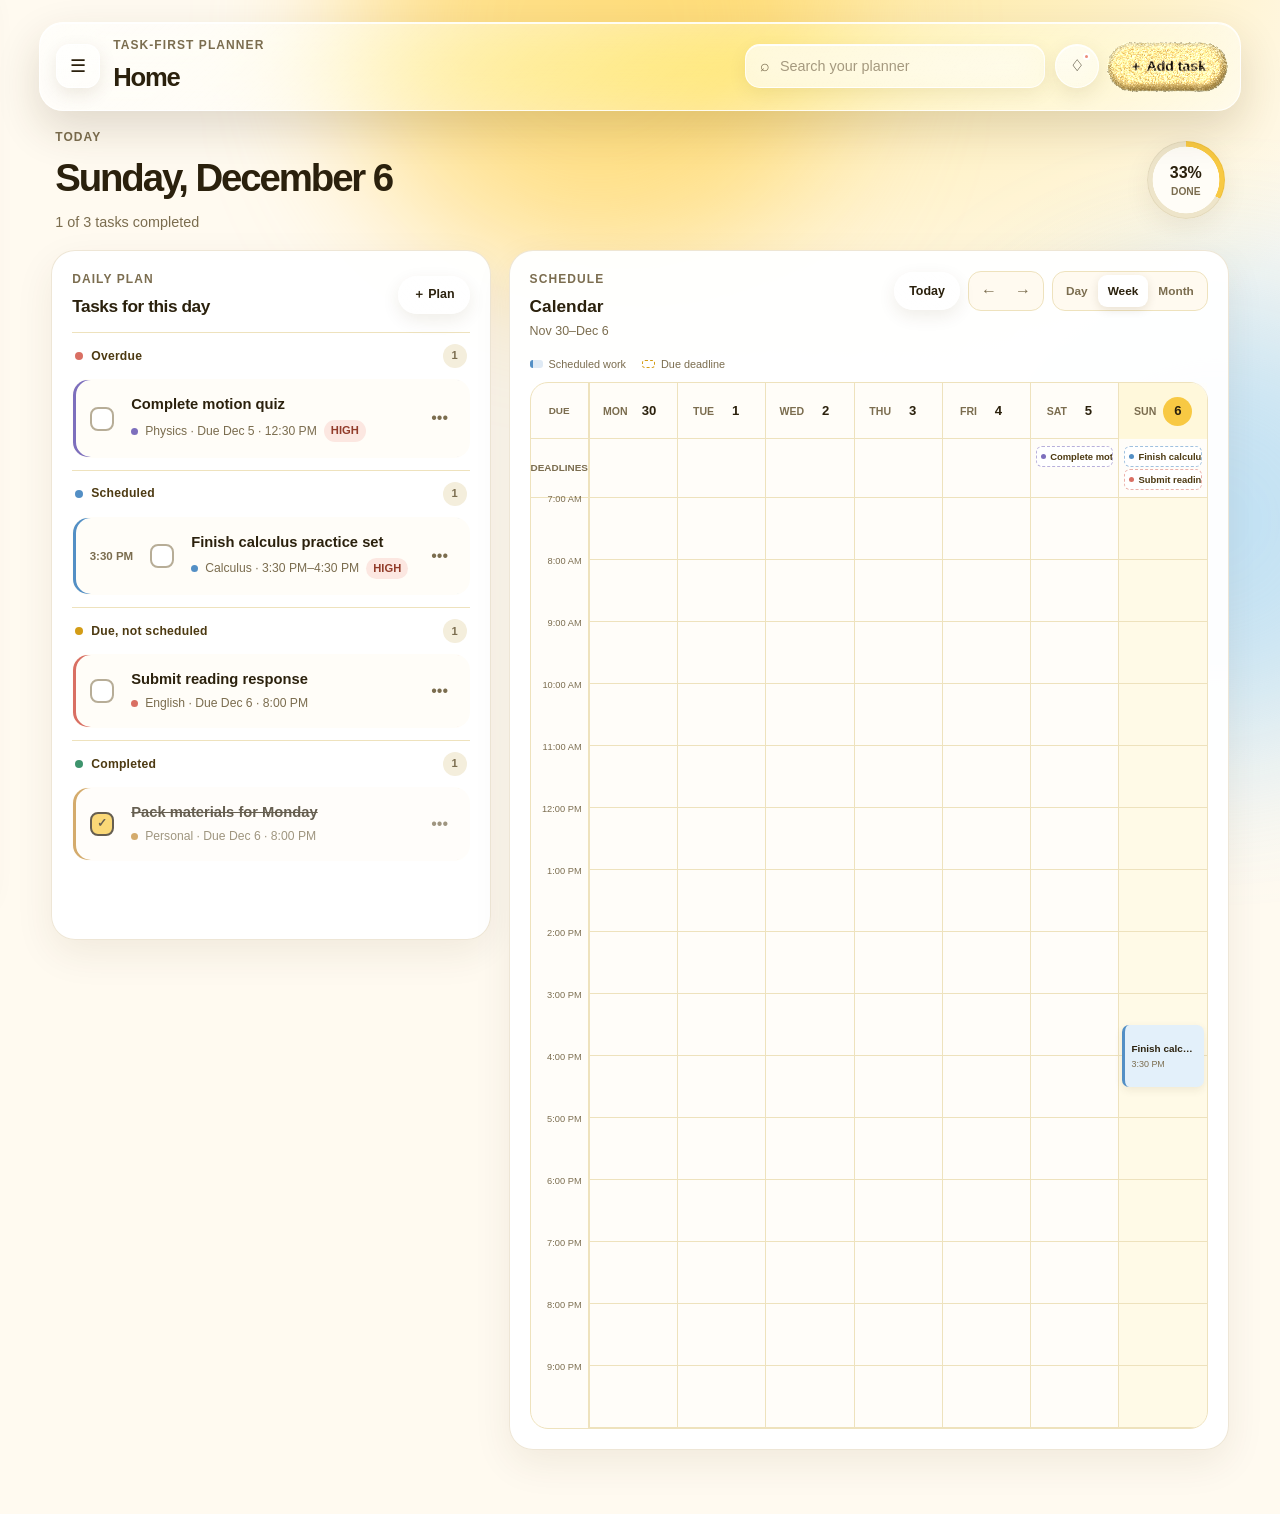
==== landing/index.html @ 0a7ec901 "Hide navigation sidebar by default" ====
<!doctype html>
<html lang="en">
  <head>
    <meta charset="UTF-8" />
    <meta name="viewport" content="width=device-width, initial-scale=1.0" />
    <meta name="description" content="DuckPlan is a calm, task-first student planner that keeps deadlines and study time together." />
    <meta name="theme-color" content="#f8c943" />
    <link rel="icon" type="image/png" href="./assets/duckplan-mascot-v8.png" />
    <link rel="stylesheet" href="./styles.css" />
    <title>DuckPlan | Tasks and time together</title>
  </head>
  <body>
    <div class="app-shell unified-shell">
      <aside class="sidebar">
        <a class="brand" href="#home" data-go="home" aria-label="DuckPlan home"><span class="brand-mark"><img src="./assets/duckplan-mascot-v8.png" alt="" /></span><span>DuckPlan</span></a>
        <button class="drawer-close" type="button" aria-label="Close navigation">×</button>
        <nav class="primary-nav" aria-label="Planner navigation">
          <button class="nav-item active" type="button" data-view="home"><span class="nav-icon" aria-hidden="true">⌂</span><span>Home</span></button>
          <button class="nav-item" type="button" data-view="tasks"><span class="nav-icon" aria-hidden="true">✓</span><span>All tasks</span><span class="nav-count" id="task-count">0</span></button>
          <button class="nav-item" type="button" data-view="classes"><span class="nav-icon" aria-hidden="true">◫</span><span>Classes</span></button>
          <button class="nav-item" type="button" data-view="settings"><span class="nav-icon" aria-hidden="true">⚙</span><span>Settings</span></button>
        </nav>
        <section class="sync-card" aria-label="Axis connection status"><div class="sync-icon" aria-hidden="true">↻</div><div><p class="sync-title">Axis sync</p><p class="sync-copy">Prototype mode</p></div><button type="button" id="sync-info" aria-label="Learn about Axis sync">i</button></section>
        <div class="sidebar-spacer"></div>
        <button class="profile-card" type="button" data-go="settings" aria-label="Open Bobby's settings"><span class="avatar" aria-hidden="true">BZ</span><span><strong>Bobby</strong><small>Student account</small></span><span aria-hidden="true">›</span></button>
      </aside>
      <button class="sidebar-scrim" type="button" aria-label="Close navigation" tabindex="-1" hidden></button>

      <main class="workspace unified-workspace">
        <header class="topbar compact-topbar">
          <div class="topbar-title"><button class="sidebar-toggle" type="button" aria-label="Open navigation" aria-expanded="false"><span aria-hidden="true">☰</span></button><div><p class="eyebrow" id="page-eyebrow">Task-first planner</p><h1 id="page-title">Home</h1></div></div>
          <div class="topbar-actions">
            <label class="search-box"><span aria-hidden="true">⌕</span><span class="sr-only">Search tasks</span><input id="global-search" type="search" placeholder="Search your planner" autocomplete="off" /></label>
            <button class="icon-button" type="button" id="notification-button" aria-label="Notifications"><span aria-hidden="true">♢</span><span class="notification-dot"></span></button>
            <button class="primary-button" type="button" id="open-task-modal" data-fur-button>＋ Add task</button>
          </div>
        </header>

        <section class="view active" id="view-home" data-page-title="Home" data-eyebrow="Task-first planner">
          <header class="home-heading">
            <div><p class="section-kicker" id="selected-day-label">Today</p><h2 id="selected-date-heading">Your day</h2><p id="daily-progress-copy" class="home-subtitle"></p></div>
            <div class="completion-ring" id="completion-ring" aria-label="Daily completion"><strong id="completion-percent">0%</strong><span>done</span></div>
          </header>
          <div class="planner-workspace">
            <section class="panel daily-panel" aria-labelledby="daily-plan-heading">
              <div class="panel-heading"><div><p class="section-kicker">Daily plan</p><h2 id="daily-plan-heading">Tasks for this day</h2></div><button type="button" class="secondary-button compact-button" id="plan-selected-date">＋ Plan</button></div>
              <div class="task-section overdue-section" id="overdue-section"><button class="task-section-heading" type="button" aria-expanded="true" data-collapse="overdue"><span><span class="status-dot overdue-dot"></span>Overdue</span><strong id="overdue-count">0</strong></button><div class="daily-task-list" id="overdue-task-list"></div></div>
              <div class="task-section"><div class="task-section-heading static"><span><span class="status-dot scheduled-dot"></span>Scheduled</span><strong id="scheduled-count">0</strong></div><div class="daily-task-list" id="scheduled-task-list"></div></div>
              <div class="task-section"><div class="task-section-heading static"><span><span class="status-dot due-dot"></span>Due, not scheduled</span><strong id="unscheduled-count">0</strong></div><div class="daily-task-list" id="unscheduled-task-list"></div></div>
              <div class="task-section completed-section"><button class="task-section-heading" type="button" aria-expanded="true" data-collapse="completed"><span><span class="status-dot completed-dot"></span>Completed</span><strong id="completed-count">0</strong></button><div class="daily-task-list" id="completed-task-list"></div></div>
              <div class="daily-empty" id="daily-empty" hidden><img src="./assets/duckplan-mascot-v8.png" alt="" /><h3>Clear day ahead.</h3><p>Click a calendar slot or plan a task when you are ready.</p></div>
            </section>
            <section class="panel unified-calendar-panel" aria-labelledby="calendar-heading">
              <div class="calendar-toolbar">
                <div><p class="section-kicker">Schedule</p><h2 id="calendar-heading">Calendar</h2><p class="calendar-range" id="calendar-range"></p></div>
                <div class="calendar-toolbar-actions">
                  <button type="button" class="secondary-button compact-button" id="calendar-today">Today</button>
                  <div class="calendar-stepper" aria-label="Move calendar"><button type="button" id="calendar-previous" aria-label="Previous period">←</button><button type="button" id="calendar-next" aria-label="Next period">→</button></div>
                  <div class="view-switcher" role="group" aria-label="Calendar view"><button type="button" data-calendar-view="day" aria-pressed="false">Day</button><button type="button" data-calendar-view="week" aria-pressed="true">Week</button><button type="button" data-calendar-view="month" aria-pressed="false">Month</button></div>
                </div>
              </div>
              <div class="calendar-legend" aria-label="Calendar legend"><span><i class="legend-block"></i>Scheduled work</span><span><i class="legend-deadline"></i>Due deadline</span></div>
              <div id="planner-calendar" class="planner-calendar" aria-live="polite"></div>
            </section>
          </div>
        </section>

        <section class="view" id="view-tasks" data-page-title="All tasks" data-eyebrow="Advanced task view"><section class="panel tasks-panel">
          <div class="panel-heading task-heading"><div><p class="section-kicker">Everything in one place</p><h2>All tasks</h2></div><div class="filter-row" role="group" aria-label="Filter tasks"><button class="filter-chip active" type="button" data-filter="all" aria-pressed="true">All</button><button class="filter-chip" type="button" data-filter="today" aria-pressed="false">Today</button><button class="filter-chip" type="button" data-filter="upcoming" aria-pressed="false">Upcoming</button><button class="filter-chip" type="button" data-filter="done" aria-pressed="false">Done</button></div></div>
          <div class="task-list expanded" id="all-task-list"></div><div class="empty-state" id="task-empty" hidden><img src="./assets/duckplan-mascot-v8.png" alt="" /><h3>Nothing here yet.</h3><p>Try another filter or add a new task.</p></div>
        </section></section>
        <section class="view" id="view-classes" data-page-title="Classes" data-eyebrow="Keep every class sorted"><div class="class-grid" id="class-grid"></div></section>
        <section class="view" id="view-settings" data-page-title="Settings" data-eyebrow="Make DuckPlan yours"><section class="panel settings-panel">
          <div class="settings-row"><div><h2>Axis connection</h2><p>Import classes and assignments when integration details are confirmed.</p></div><button type="button" class="secondary-button" id="connect-axis">Connect later</button></div>
          <div class="settings-row"><div><h2>Reminders</h2><p>Get a nudge before important assignments are due.</p></div><label class="switch"><input type="checkbox" checked /><span></span><span class="sr-only">Enable reminders</span></label></div>
          <div class="settings-row"><div><h2>Interactive fur lab</h2><p>Inspect DuckPlan's approved procedural duck-down material.</p></div><a class="secondary-button" href="./fur-lab.html">Open material lab</a></div>
          <div class="settings-row"><div><h2>Local demo data</h2><p>Reset this prototype without affecting any external account.</p></div><button type="button" class="secondary-button" id="reset-demo">Reset demo</button></div>
        </section></section>
      </main>
    </div>

    <dialog class="task-modal" id="task-modal"><form method="dialog" id="task-form">
      <div class="modal-heading"><div><p class="section-kicker" id="modal-kicker">Plan your work</p><h2 id="modal-title">New task</h2></div><button class="close-button" type="button" id="close-task-modal" aria-label="Close">×</button></div>
      <label>Task name<input name="title" required maxlength="80" placeholder="What needs to get done?" /></label>
      <div class="form-grid"><label>Class<select name="className"><option>Calculus</option><option>English</option><option>Physics</option><option>Computer Science</option><option>Personal</option></select></label><label>Priority<select name="priority"><option>Medium</option><option>High</option><option>Low</option></select></label></div>
      <fieldset class="form-section"><legend>Deadline</legend><p>When this must be finished.</p><div class="form-grid"><label>Due date<input name="dueDate" type="date" /></label><label>Due time<input name="dueTime" type="time" /></label></div></fieldset>
      <fieldset class="form-section"><legend>Scheduled work</legend><p>When you plan to work on it. This is independent from the deadline.</p><div class="form-grid schedule-grid"><label>Work date<input name="scheduledDate" type="date" /></label><label>Start time<input name="scheduledTime" type="time" /></label><label>Duration<select name="durationMinutes"><option value="30">30 min</option><option value="45" selected>45 min</option><option value="60">1 hour</option><option value="90">1.5 hours</option><option value="120">2 hours</option></select></label></div></fieldset>
      <div class="modal-actions"><button class="danger-button" type="button" id="delete-task" hidden>Delete</button><span class="modal-spacer"></span><button class="secondary-button" type="button" id="cancel-task">Cancel</button><button class="primary-button" type="submit" id="save-task">Add to DuckPlan</button></div>
    </form></dialog>
    <div class="toast" id="toast" role="status" aria-live="polite"></div>
    <script src="./planner-model.js"></script><script src="./fur-material.js"></script><script src="./button-interactions.js"></script><script src="./app.js"></script>
  </body>
</html>
---- landing/styles.css ----
:root {
  color-scheme: light;
  --ink: #4d3a12;
  --ink-deep: #2b210d;
  --muted: #7b6d4f;
  --line: #eee2bd;
  --canvas: #fffaf0;
  --card: #ffffff;
  --yellow: #f8c943;
  --yellow-soft: #fff2bd;
  --green: #9a6500;
  --green-soft: #fff0b8;
  --blue-soft: #e3f0fa;
  --coral-soft: #fce7e1;
  --purple-soft: #ece9f8;
  --shadow: 0 14px 38px rgba(74, 52, 10, 0.08);
  --control-shadow: 0 6px 18px rgba(74, 52, 10, 0.1);
  --material-regular: rgba(255, 255, 255, 0.5);
  --material-thick: rgba(255, 255, 255, 0.78);
  --material-border: rgba(255, 255, 255, 0.86);
  --material-shadow: 0 18px 44px rgba(63, 45, 10, 0.16), inset 0 1px 0 rgba(255,255,255,0.88);
}

* { box-sizing: border-box; }
html { scroll-behavior: smooth; }
body {
  margin: 0;
  min-width: 320px;
  min-height: 100vh;
  color: var(--ink-deep);
  font-family: -apple-system, BlinkMacSystemFont, "SF Pro Text", "Segoe UI", sans-serif;
  line-height: 1.4;
  overflow-x: hidden;
  background: radial-gradient(circle at 72% -12%, #ffeaa3 0, transparent 32rem), radial-gradient(circle at 97% 58%, rgba(217,234,246,0.56) 0, transparent 24rem), var(--canvas);
  background-attachment: fixed;
}
body::before, body::after { position: fixed; z-index: 0; border-radius: 50%; content: ""; pointer-events: none; }
body::before { top: -220px; left: 27%; width: 500px; height: 500px; background: rgba(255,202,50,0.52); filter: blur(70px); }
body::after { top: 34%; right: -150px; width: 430px; height: 430px; background: rgba(154,210,244,0.48); filter: blur(78px); }
button, input, select { font: inherit; }
button { color: inherit; transition: transform 140ms ease, filter 140ms ease, box-shadow 140ms ease, background-color 140ms ease, border-color 140ms ease, color 140ms ease; }
button, a { -webkit-tap-highlight-color: transparent; }
button:focus-visible, a:focus-visible, input:focus-visible, select:focus-visible { outline: 3px solid #8c5b00; outline-offset: 3px; }
button:disabled { opacity: 0.48; cursor: not-allowed; }
button:not(:disabled):active, .interaction-pressed { transform: scale(0.96); filter: brightness(0.93); transition-duration: 70ms; }
.interaction-released:not(.fur-material) { animation: button-release 340ms cubic-bezier(0.2, 0.8, 0.2, 1); }
@keyframes button-release {
  0% { transform: scale(0.96); filter: brightness(0.93); }
  48% { transform: scale(1.025); filter: brightness(1.04); }
  100% { transform: none; filter: none; }
}
.fur-material { position: relative; isolation: isolate; overflow: hidden; }
.fur-material:not(:disabled):hover,
.fur-material:not(:disabled):active,
.fur-material:not(:disabled).interaction-pressed {
  transform: none !important;
  translate: none;
  scale: none;
  filter: none;
}
.fur-canvas { position: absolute; inset: 0; z-index: -1; width: 100%; height: 100%; border-radius: inherit; opacity: 0.94; pointer-events: none; transition: opacity 160ms ease; }
.fur-material.fur-hovered .fur-canvas, .fur-material.fur-pressed .fur-canvas { opacity: 1; }
.dark-button .fur-canvas { opacity: 0.34; mix-blend-mode: screen; }
.dark-button.fur-hovered .fur-canvas, .dark-button.fur-pressed .fur-canvas { opacity: 0.5; }
.fur-button-silhouette { overflow: visible; border-color: transparent !important; color: transparent !important; background: transparent !important; box-shadow: none !important; text-shadow: none !important; }
.fur-button-silhouette .fur-canvas,
.dark-button.fur-button-silhouette .fur-canvas,
.dark-button.fur-button-silhouette.fur-hovered .fur-canvas,
.dark-button.fur-button-silhouette.fur-pressed .fur-canvas { opacity: 1; mix-blend-mode: normal; }
.fur-button-silhouette .fur-canvas { border-radius: 0; }
.fur-button-silhouette > :not(.fur-canvas) { color: transparent !important; text-shadow: none !important; }
.fur-static-fallback::before { position: absolute; inset: 0; z-index: -1; border-radius: inherit; background: url("assets/duck-fur-end-on-v2.png") center / cover; content: ""; opacity: 0.48; pointer-events: none; }
.fur-static-fallback .fur-canvas { display: none; }
.fur-button-silhouette.fur-static-fallback { color: var(--ink-deep) !important; background: var(--yellow) !important; }
.fur-button-silhouette.fur-static-fallback > :not(.fur-canvas) { color: inherit !important; }
.sr-only { position: absolute; width: 1px; height: 1px; padding: 0; margin: -1px; overflow: hidden; clip: rect(0, 0, 0, 0); white-space: nowrap; border: 0; }

.app-shell { position: relative; z-index: 1; display: grid; min-height: 100vh; grid-template-columns: 238px minmax(0, 1fr); }
.sidebar {
  position: sticky;
  top: 0;
  display: flex;
  height: 100vh;
  flex-direction: column;
  padding: 24px 18px 20px;
  z-index: 10;
  border-right: 1px solid rgba(255,255,255,0.46);
  color: var(--ink-deep);
  background: radial-gradient(circle at 8% 4%, rgba(255,255,255,0.7), transparent 32%), linear-gradient(155deg, rgba(255,230,145,0.7), rgba(248,201,67,0.66) 72%, rgba(239,183,42,0.72));
  box-shadow: 8px 0 30px rgba(86,61,11,0.08);
  -webkit-backdrop-filter: blur(24px) saturate(150%);
  backdrop-filter: blur(24px) saturate(150%);
}
.brand { display: inline-flex; align-items: center; gap: 11px; margin: 0 8px 34px; color: var(--ink-deep); font-size: 1.25rem; font-weight: 850; letter-spacing: -0.035em; text-decoration: none; }
.brand-mark { display: grid; width: 42px; height: 42px; place-items: center; overflow: hidden; border: 1px solid rgba(43,33,13,0.16); border-radius: 13px; background: white; box-shadow: 0 6px 18px rgba(76, 52, 6, 0.16); }
.brand-mark img { width: 104%; height: 104%; object-fit: cover; object-position: 58% top; }
.primary-nav { display: grid; gap: 7px; }
.nav-item { position: relative; display: grid; width: 100%; min-height: 46px; align-items: center; grid-template-columns: 28px 1fr auto; gap: 9px; padding: 10px 12px; border: 0; border-radius: 14px; color: rgba(43,33,13,0.7); background: transparent; font-size: 0.94rem; font-weight: 650; text-align: left; cursor: pointer; transition: background-color 160ms ease, color 160ms ease, transform 160ms ease; }
.nav-item.active { color: var(--ink-deep); border: 1px solid var(--material-border); background: linear-gradient(145deg, rgba(255,255,255,0.7), rgba(255,255,255,0.34)); box-shadow: var(--control-shadow), inset 0 1px 0 rgba(255,255,255,0.92); -webkit-backdrop-filter: blur(18px) saturate(150%); backdrop-filter: blur(18px) saturate(150%); }
.nav-icon { display: grid; font-size: 1.15rem; place-items: center; }
.nav-count { min-width: 23px; padding: 2px 7px; border-radius: 999px; background: rgba(43,33,13,0.1); font-size: 0.72rem; text-align: center; }
.nav-item.active .nav-count { background: var(--yellow-soft); }
.sync-card { display: grid; align-items: center; grid-template-columns: 34px 1fr 32px; gap: 9px; margin-top: 30px; padding: 13px; border: 1px solid var(--material-border); border-radius: 17px; background: linear-gradient(145deg, rgba(255,255,255,0.62), rgba(255,255,255,0.28)); box-shadow: 0 10px 28px rgba(78,55,10,0.1), inset 0 1px 0 rgba(255,255,255,0.9); -webkit-backdrop-filter: blur(18px) saturate(145%); backdrop-filter: blur(18px) saturate(145%); }
.sync-icon { display: grid; width: 32px; height: 32px; place-items: center; border-radius: 10px; color: var(--ink-deep); background: white; font-weight: 900; }
.sync-title, .sync-copy { margin: 0; }
.sync-title { font-size: 0.79rem; font-weight: 800; }
.sync-copy { margin-top: 2px; color: rgba(43,33,13,0.56); font-size: 0.7rem; }
.sync-card button { width: 32px; height: 32px; border: 1px solid rgba(43,33,13,0.16); border-radius: 50%; color: rgba(43,33,13,0.7); background: white; box-shadow: 0 3px 10px rgba(74,52,10,0.08); cursor: pointer; }
.sidebar-spacer { flex: 1; }
.profile-card { display: grid; width: 100%; min-height: 56px; align-items: center; grid-template-columns: 38px 1fr auto; gap: 10px; padding: 11px 10px; border: 0; border-top: 1px solid rgba(43,33,13,0.12); color: var(--ink-deep); background: transparent; text-align: left; cursor: pointer; }
.profile-card .avatar { display: grid; width: 36px; height: 36px; place-items: center; border-radius: 12px; color: var(--ink-deep); background: white; font-size: 0.72rem; font-weight: 850; }
.profile-card strong, .profile-card small { display: block; }
.profile-card strong { font-size: 0.82rem; }
.profile-card small { margin-top: 2px; color: rgba(43,33,13,0.62); font-size: 0.72rem; }

.workspace { width: 100%; max-width: 1540px; min-width: 0; margin: 0 auto; padding: 22px clamp(24px, 4vw, 62px) 64px; }
.topbar { position: sticky; top: 12px; z-index: 6; display: flex; align-items: center; justify-content: space-between; gap: 28px; margin: 0 -12px 24px; padding: 14px 16px; border: 1px solid var(--material-border); border-radius: 24px; background: linear-gradient(140deg, rgba(255,255,255,0.7), rgba(255,255,255,0.32) 58%, rgba(255,255,255,0.5)); box-shadow: var(--material-shadow); -webkit-backdrop-filter: blur(28px) saturate(165%); backdrop-filter: blur(28px) saturate(165%); }
.eyebrow, .section-kicker { margin: 0 0 6px; color: var(--muted); font-size: 0.75rem; font-weight: 760; letter-spacing: 0.09em; text-transform: uppercase; }
.topbar h1 { margin: 0; color: var(--ink-deep); font-size: clamp(1.55rem, 2.4vw, 2.25rem); letter-spacing: -0.045em; }
.topbar-actions { display: flex; align-items: center; gap: 10px; }
.search-box { display: flex; width: min(300px, 28vw); min-height: 44px; align-items: center; gap: 8px; padding: 9px 14px; border: 1px solid var(--material-border); border-radius: 15px; color: var(--muted); background: linear-gradient(145deg, rgba(255,255,255,0.66), rgba(255,255,255,0.3)); box-shadow: inset 0 1px 0 rgba(255,255,255,0.92), 0 6px 18px rgba(74,52,10,0.08); -webkit-backdrop-filter: blur(18px) saturate(145%); backdrop-filter: blur(18px) saturate(145%); }
.search-box input { width: 100%; min-width: 0; border: 0; outline: 0; color: var(--ink-deep); background: transparent; font-size: 0.9rem; }
.search-box input::placeholder { color: #a5997f; }
.icon-button, .calendar-controls button, .close-button { position: relative; display: grid; width: 44px; height: 44px; place-items: center; border: 1px solid var(--material-border); border-radius: 50%; background: linear-gradient(145deg, rgba(255,255,255,0.68), rgba(255,255,255,0.28)); box-shadow: 0 7px 20px rgba(74,52,10,0.1), inset 0 1px 0 rgba(255,255,255,0.95); -webkit-backdrop-filter: blur(18px) saturate(145%); backdrop-filter: blur(18px) saturate(145%); cursor: pointer; }
.notification-dot { position: absolute; top: 8px; right: 8px; width: 7px; height: 7px; border: 2px solid white; border-radius: 50%; background: #ed8c79; }
.primary-button, .dark-button, .secondary-button { display: inline-flex; min-height: 44px; align-items: center; justify-content: center; gap: 6px; padding: 0 18px; border-radius: 999px; font-size: 0.88rem; font-weight: 700; cursor: pointer; transition: transform 140ms ease, box-shadow 140ms ease, filter 140ms ease; }
.primary-button { border: 1px solid #d9a91f; color: var(--ink-deep); background: var(--yellow); box-shadow: var(--control-shadow); }
.primary-button:active, .dark-button:active, .secondary-button:active { transform: scale(0.97); }
.secondary-button { border: 1px solid var(--material-border); background: linear-gradient(145deg, rgba(255,255,255,0.7), rgba(255,255,255,0.32)); box-shadow: 0 6px 18px rgba(74,52,10,0.09), inset 0 1px 0 rgba(255,255,255,0.92); -webkit-backdrop-filter: blur(18px) saturate(145%); backdrop-filter: blur(18px) saturate(145%); }
.dark-button { border: 0; color: white; background: var(--ink-deep); }
a.secondary-button { color: var(--ink-deep); text-decoration: none; }

.view { display: none; animation: appear 220ms ease both; }
.view.active { display: block; }
@keyframes appear { from { opacity: 0; transform: translateY(7px); } to { opacity: 1; transform: none; } }
.summary-grid { display: grid; grid-template-columns: repeat(3, minmax(0, 1fr)); gap: 16px; margin-bottom: 20px; }
.summary-card, .panel { border: 1px solid rgba(158,116,31,0.18); background: rgba(255,255,255,0.96); box-shadow: var(--shadow); }
.summary-card { min-height: 180px; padding: 22px; border-radius: 22px; }
.summary-head { display: flex; align-items: center; justify-content: space-between; }
.summary-icon { display: grid; width: 34px; height: 34px; place-items: center; border-radius: 11px; font-weight: 900; }
.summary-icon.yellow { background: var(--yellow-soft); }
.summary-icon.blue { background: var(--blue-soft); }
.summary-icon.coral { background: var(--coral-soft); }
.trend { padding: 5px 9px; border-radius: 999px; color: var(--green); background: var(--green-soft); font-size: 0.75rem; font-weight: 750; }
.muted-label { color: var(--muted); font-size: 0.78rem; font-weight: 680; }
.summary-value { margin: 16px 0 1px; font-size: 2rem; font-weight: 880; letter-spacing: -0.05em; }
.summary-value.compact { font-size: 1.5rem; }
.summary-label { margin: 0; color: var(--muted); font-size: 0.84rem; }
.progress-track { height: 7px; margin-top: 17px; overflow: hidden; border-radius: 999px; background: #f3ead0; }
.progress-track span { display: block; width: 28%; height: 100%; border-radius: inherit; background: var(--yellow); transition: width 220ms ease; }
.text-button { display: inline-flex; min-height: 44px; align-items: center; gap: 7px; margin-top: 8px; padding: 0 8px; border: 0; border-radius: 10px; color: #875800; background: transparent; font-size: 0.82rem; font-weight: 720; cursor: pointer; }
.text-button > span { transition: transform 140ms ease; }
.mini-avatars { display: flex; margin-top: 14px; }
.class-avatar { display: grid; width: 29px; height: 29px; margin-right: -5px; place-items: center; border: 2px solid white; border-radius: 50%; font-size: 0.7rem; font-weight: 800; }
.class-avatar.math { background: var(--blue-soft); }
.class-avatar.english { background: var(--coral-soft); }
.class-avatar.physics { background: var(--purple-soft); }

.dashboard-grid { display: grid; align-items: start; grid-template-columns: minmax(0, 1.55fr) minmax(290px, 0.85fr); gap: 20px; }
.panel { padding: 24px; border-radius: 24px; }
.panel-heading { display: flex; align-items: center; justify-content: space-between; gap: 18px; margin-bottom: 14px; }
.panel-heading h2, .focus-card h2, .settings-row h2 { margin: 0; color: var(--ink-deep); font-size: 1.08rem; letter-spacing: -0.025em; }
.panel-heading .text-button { margin-top: 0; }
.compact-heading { margin-bottom: 8px; }
.right-stack { display: grid; gap: 20px; }
.focus-card { position: relative; min-height: 222px; overflow: hidden; padding: 24px 39% 24px 24px; border: 1px solid #e6c252; border-radius: 24px; background: radial-gradient(circle at 92% 20%, rgba(255,255,255,0.9), transparent 34%), var(--yellow-soft); box-shadow: var(--shadow); }
.focus-pill { display: inline-flex; padding: 5px 9px; border-radius: 999px; color: var(--green); background: rgba(255,255,255,0.75); font-size: 0.72rem; font-weight: 760; text-transform: uppercase; }
.focus-card h2 { margin-top: 16px; font-size: 1.3rem; }
.focus-card p { margin: 8px 0 17px; color: #675b34; font-size: 0.86rem; line-height: 1.5; }
.focus-card img { position: absolute; right: -15px; bottom: -12px; width: 48%; max-height: 220px; object-fit: contain; object-position: bottom; filter: drop-shadow(5px 6px 0 rgba(75,50,5,0.12)); transform: rotate(2deg); }

.task-list { display: grid; }
.task-row { display: grid; align-items: center; grid-template-columns: 44px minmax(0, 1fr) auto; gap: 10px; min-height: 76px; padding: 10px 0; border-top: 1px solid var(--line); }
.task-row:first-child { border-top: 0; }
.task-check { position: relative; width: 24px; height: 24px; margin: 10px; appearance: none; border: 2px solid #b7ad97; border-radius: 8px; background: white; cursor: pointer; }
.task-check:checked { border-color: var(--ink-deep); background: var(--yellow); }
.task-check:checked::after { position: absolute; top: 1px; left: 5px; color: var(--ink-deep); content: "✓"; font-size: 0.72rem; font-weight: 900; }
.task-main { min-width: 0; }
.task-title { display: block; color: var(--ink-deep); font-size: 0.92rem; font-weight: 700; line-height: 1.35; }
.task-row.completed .task-title { color: #766f61; text-decoration: line-through; }
.task-meta { display: flex; flex-wrap: wrap; align-items: center; gap: 7px; margin-top: 5px; color: var(--muted); font-size: 0.76rem; }
.course-dot { width: 7px; height: 7px; border-radius: 50%; background: var(--course-color); }
.task-due { min-width: 76px; text-align: right; }
.task-due strong, .task-due small { display: block; }
.task-due strong { color: var(--ink); font-size: 0.79rem; }
.task-due small { margin-top: 4px; color: var(--muted); font-size: 0.73rem; }
.priority-tag { padding: 3px 7px; border-radius: 999px; color: #923c2a; background: var(--coral-soft); font-size: 0.7rem; font-weight: 760; text-transform: uppercase; }
.task-row.completed { opacity: 0.78; }
.expanded .task-row { grid-template-columns: 44px minmax(0, 1fr) 140px; min-height: 78px; }
.mini-class-row { display: grid; min-height: 56px; align-items: center; grid-template-columns: 40px 1fr auto; gap: 10px; padding: 8px 0; border-top: 1px solid var(--line); }
.mini-class-row:first-child { border-top: 0; }
.mini-class-icon { display: grid; width: 38px; height: 38px; place-items: center; border-radius: 12px; background: var(--course-soft); color: var(--course-color); font-size: 0.78rem; font-weight: 800; }
.mini-class-row strong, .mini-class-row small { display: block; }
.mini-class-row strong { font-size: 0.84rem; }
.mini-class-row small { margin-top: 3px; color: var(--muted); font-size: 0.73rem; }
.mini-class-row > span:last-child { color: var(--muted); font-size: 0.76rem; }

.calendar-panel, .tasks-panel, .settings-panel { min-height: 610px; }
.calendar-heading { margin-bottom: 24px; }
.calendar-controls { display: flex; align-items: center; gap: 7px; }
.calendar-controls button { width: 44px; height: 44px; border-radius: 14px; }
.calendar-controls #current-week { width: auto; padding: 0 15px; font-size: 0.82rem; font-weight: 700; }
.week-calendar { display: grid; min-width: 720px; grid-template-columns: repeat(7, minmax(95px, 1fr)); gap: 8px; }
.calendar-panel { overflow-x: auto; }
.day-column { min-height: 470px; padding: 10px; border: 1px solid var(--line); border-radius: 15px; background: #fffdf8; }
.day-column.today { border-color: #e1bd4e; background: #fffcf1; }
.day-head { padding: 4px 3px 13px; text-align: center; }
.day-head span, .day-head strong { display: block; }
.day-head span { color: var(--muted); font-size: 0.72rem; font-weight: 760; text-transform: uppercase; }
.day-head strong { margin-top: 5px; font-size: 1.05rem; }
.calendar-event { margin-top: 8px; padding: 9px; border-left: 3px solid var(--course-color); border-radius: 8px; background: var(--course-soft); }
.calendar-event strong, .calendar-event small { display: block; }
.calendar-event strong { font-size: 0.76rem; line-height: 1.35; }
.calendar-event small { margin-top: 4px; color: var(--muted); font-size: 0.7rem; }

.task-heading { align-items: flex-end; }
.filter-row { display: flex; flex-wrap: wrap; gap: 8px; }
.filter-chip { min-height: 40px; padding: 7px 14px; border: 1px solid var(--material-border); border-radius: 999px; color: var(--muted); background: linear-gradient(145deg, rgba(255,255,255,0.68), rgba(255,255,255,0.3)); box-shadow: 0 5px 14px rgba(74,52,10,0.08), inset 0 1px 0 rgba(255,255,255,0.9); -webkit-backdrop-filter: blur(16px) saturate(140%); backdrop-filter: blur(16px) saturate(140%); font-size: 0.78rem; font-weight: 700; cursor: pointer; }
.filter-chip.active { border-color: var(--ink-deep); color: var(--ink-deep); background: var(--yellow); }
.empty-state { padding: 70px 20px; text-align: center; }
.empty-state img { width: 90px; height: 110px; object-fit: contain; opacity: 0.7; }
.empty-state h3 { margin: 7px 0; }
.empty-state p { margin: 0; color: var(--muted); font-size: 0.78rem; }

.class-grid { display: grid; grid-template-columns: repeat(2, minmax(0, 1fr)); gap: 18px; }
.class-card { position: relative; overflow: hidden; min-height: 210px; padding: 24px; border: 1px solid rgba(158,116,31,0.18); border-radius: 24px; background: rgba(255,255,255,0.97); box-shadow: var(--shadow); }
.class-card::before { position: absolute; top: 0; right: 0; left: 0; height: 6px; background: var(--course-color); content: ""; }
.class-card-head { display: flex; align-items: flex-start; justify-content: space-between; }
.class-card-icon { display: grid; width: 43px; height: 43px; place-items: center; border-radius: 13px; color: var(--course-color); background: var(--course-soft); font-weight: 900; }
.class-card h2 { margin: 18px 0 4px; font-size: 1.05rem; }
.class-card p { margin: 0; color: var(--muted); font-size: 0.82rem; }
.class-stats { display: flex; gap: 20px; margin-top: 25px; }
.class-stats strong, .class-stats span { display: block; }
.class-stats strong { font-size: 1rem; }
.class-stats span { margin-top: 2px; color: var(--muted); font-size: 0.72rem; }
.class-menu { display: grid; width: 44px; height: 44px; place-items: center; border: 0; border-radius: 50%; color: var(--muted); background: transparent; cursor: pointer; }

.settings-panel { padding: 0 22px; }
.settings-row { display: flex; min-height: 138px; align-items: center; justify-content: space-between; gap: 30px; border-top: 1px solid var(--line); }
.settings-row:first-child { border-top: 0; }
.settings-row h2 { font-size: 0.96rem; }
.settings-row p { max-width: 560px; margin: 7px 0 0; color: var(--muted); font-size: 0.84rem; line-height: 1.5; }
.switch { position: relative; display: inline-block; width: 52px; height: 32px; }
.switch input { position: absolute; inset: 0; z-index: 1; width: 100%; height: 100%; margin: 0; opacity: 0; cursor: pointer; }
.switch span:not(.sr-only) { position: absolute; inset: 0; border-radius: 999px; background: #d9dfdb; cursor: pointer; transition: 160ms ease; }
.switch span:not(.sr-only)::before { position: absolute; bottom: 4px; left: 4px; width: 24px; height: 24px; border-radius: 50%; background: white; content: ""; transition: 160ms ease; box-shadow: 0 2px 5px rgba(0,0,0,0.15); }
.switch input:checked + span { background: var(--yellow); box-shadow: inset 0 0 0 1px rgba(43,33,13,0.2); }
.switch input:checked + span::before { transform: translateX(20px); }
.switch input:focus-visible + span { outline: 3px solid #8c5b00; outline-offset: 3px; }

.task-modal { width: min(560px, calc(100% - 28px)); padding: 0; overflow: visible; border: 0; color: var(--ink-deep); background: transparent; }
.task-modal::backdrop { background: rgba(43, 33, 13, 0.38); -webkit-backdrop-filter: blur(6px) saturate(115%); backdrop-filter: blur(6px) saturate(115%); }
.task-modal form { position: relative; padding: 25px; overflow: hidden; border: 1px solid rgba(255,255,255,0.9); border-radius: 24px; background: linear-gradient(145deg, rgba(255,255,255,0.72), rgba(255,255,255,0.36)), linear-gradient(100deg, rgba(255,202,50,0.12), rgba(154,210,244,0.14)); box-shadow: 0 30px 90px rgba(62,43,7,0.28), inset 0 1px 0 rgba(255,255,255,0.98), inset 0 0 0 1px rgba(255,255,255,0.24); -webkit-backdrop-filter: blur(36px) saturate(180%); backdrop-filter: blur(36px) saturate(180%); }
.task-modal form::before { position: absolute; inset: 0; z-index: 0; background: radial-gradient(circle at 0 0, rgba(255,202,50,0.18), transparent 42%), radial-gradient(circle at 100% 100%, rgba(154,210,244,0.2), transparent 44%); content: ""; pointer-events: none; }
.task-modal form > * { position: relative; z-index: 1; }
.modal-heading { display: flex; align-items: flex-start; justify-content: space-between; margin-bottom: 22px; }
.modal-heading h2 { margin: 0; font-size: 1.35rem; }
.close-button { border: 1px solid rgba(255,255,255,0.88); background: linear-gradient(145deg, rgba(255,255,255,0.74), rgba(255,255,255,0.36)); font-size: 1.4rem; }
.task-modal label { display: grid; gap: 7px; color: var(--ink); font-size: 0.82rem; font-weight: 700; }
.task-modal input, .task-modal select { width: 100%; height: 44px; padding: 0 12px; border: 1px solid rgba(255,255,255,0.9); border-radius: 11px; color: var(--ink-deep); background: rgba(255,255,255,0.86); box-shadow: inset 0 1px 0 rgba(255,255,255,0.96), 0 4px 14px rgba(74,52,10,0.06); }
.form-grid { display: grid; grid-template-columns: 1fr 1fr; gap: 15px; margin-top: 15px; }
.modal-actions { display: flex; justify-content: flex-end; gap: 9px; margin-top: 24px; }
.toast { position: fixed; right: 24px; bottom: 24px; z-index: 20; max-width: 340px; padding: 13px 16px; border-radius: 14px; color: white; background: var(--ink-deep); box-shadow: 0 12px 34px rgba(0,0,0,0.22); font-size: 0.84rem; font-weight: 650; opacity: 0; pointer-events: none; transform: translateY(12px); transition: 180ms ease; }
.toast.show { opacity: 1; transform: none; }

.fur-lab-body { min-height: 100vh; background: radial-gradient(circle at 18% 0, rgba(255,231,145,0.9), transparent 31rem), radial-gradient(circle at 94% 62%, rgba(205,234,250,0.68), transparent 28rem), #fffaf0; }
.fur-lab-shell { position: relative; z-index: 1; width: min(1180px, calc(100% - 40px)); margin: 0 auto; padding: 30px 0 60px; }
.fur-lab-header { display: grid; align-items: start; grid-template-columns: 150px 1fr auto; gap: 24px; padding: 24px; border: 1px solid var(--material-border); border-radius: 26px; background: linear-gradient(145deg, rgba(255,255,255,0.72), rgba(255,255,255,0.36)); box-shadow: var(--material-shadow); -webkit-backdrop-filter: blur(28px) saturate(165%); backdrop-filter: blur(28px) saturate(165%); }
.fur-lab-header h1 { margin: 0; font-size: clamp(2rem, 5vw, 4.2rem); line-height: 0.98; letter-spacing: -0.06em; }
.fur-lab-header p:last-child { max-width: 680px; margin: 14px 0 0; color: var(--muted); }
.fur-lab-back { display: inline-flex; min-height: 44px; align-items: center; color: var(--ink-deep); font-size: 0.86rem; font-weight: 780; text-decoration: none; }
.fur-lab-badge { padding: 8px 11px; border: 1px solid rgba(95,62,0,0.18); border-radius: 999px; color: #5f3e00; background: var(--yellow-soft); font-size: 0.72rem; font-weight: 800; letter-spacing: 0.04em; text-transform: uppercase; }
.fur-lab-grid { display: grid; align-items: start; grid-template-columns: minmax(0, 1fr) 310px; gap: 20px; margin-top: 20px; }
.fur-lab-preview-panel, .fur-controls { border: 1px solid rgba(158,116,31,0.18); border-radius: 24px; background: rgba(255,255,255,0.92); box-shadow: var(--shadow); }
.fur-lab-preview-panel { padding: 22px; }
.fur-lab-preview-heading, .fur-lab-button-row { display: flex; align-items: center; justify-content: space-between; gap: 20px; }
.fur-lab-preview-heading h2, .fur-lab-button-row h2, .fur-controls h2 { margin: 0; font-size: 1.15rem; }
#fur-performance { color: var(--muted); font-size: 0.72rem; text-align: right; }
.fur-lab-stage { position: relative; display: grid; width: 100%; min-height: 430px; margin: 18px 0; place-items: center; overflow: hidden; border: 1px solid #d7aa2a; border-radius: 24px; color: rgba(43,33,13,0.7); background: linear-gradient(145deg, #f6c63d, #f8d76d); box-shadow: inset 0 1px 0 rgba(255,255,255,0.62), inset 0 -18px 42px rgba(126,78,0,0.08), 0 18px 42px rgba(76,52,6,0.14); cursor: crosshair; touch-action: none; }
.fur-lab-stage > span { position: relative; z-index: 1; padding: 9px 13px; border: 1px solid rgba(255,255,255,0.58); border-radius: 999px; background: rgba(255,255,255,0.62); box-shadow: 0 7px 24px rgba(78,55,10,0.12); -webkit-backdrop-filter: blur(12px); backdrop-filter: blur(12px); font-size: 0.8rem; font-weight: 760; pointer-events: none; }
.fur-lab-button-row { min-height: 86px; padding: 14px 4px 0; border-top: 1px solid var(--line); }
.fur-demo-button { min-width: 192px; }
.fur-controls { position: sticky; top: 20px; display: grid; gap: 17px; padding: 22px; }
.fur-controls-heading { padding-bottom: 4px; }
.fur-control { display: grid; gap: 7px; }
.fur-control > span { display: flex; justify-content: space-between; gap: 18px; color: var(--ink); font-size: 0.79rem; font-weight: 720; }
.fur-control output { color: var(--muted); font-variant-numeric: tabular-nums; font-weight: 620; }
.fur-control input[type="range"] { width: 100%; accent-color: #d59c08; }
.fur-control select { width: 100%; min-height: 42px; padding: 0 10px; border: 1px solid var(--line); border-radius: 11px; color: var(--ink-deep); background: #fffdf7; }
.fur-reset-button { width: 100%; margin-top: 4px; }
.fur-lab-note { margin: 0; color: var(--muted); font-size: 0.72rem; line-height: 1.5; }

@media (max-width: 1080px) {
  .app-shell { grid-template-columns: 210px minmax(0, 1fr); }
  .workspace { padding-right: 28px; padding-left: 28px; }
  .summary-grid { grid-template-columns: repeat(3, minmax(150px, 1fr)); }
  .dashboard-grid { grid-template-columns: 1fr; }
  .right-stack { grid-template-columns: 1fr 1fr; }
}
@media (max-width: 900px) {
  .app-shell { display: block; }
  .sidebar { position: static; width: 100%; height: auto; padding: 14px 18px 0; border: 0; background: transparent; backdrop-filter: none; }
  .brand { margin: 0; }
  .brand-mark { width: 36px; height: 36px; }
  .primary-nav { position: fixed; right: max(12px, env(safe-area-inset-right)); bottom: max(12px, env(safe-area-inset-bottom)); left: max(12px, env(safe-area-inset-left)); z-index: 30; display: grid; grid-template-columns: repeat(5, minmax(0, 1fr)); gap: 4px; padding: 7px; border: 1px solid var(--material-border); border-radius: 22px; background: linear-gradient(145deg, rgba(255,255,255,0.68), rgba(255,255,255,0.34)); box-shadow: 0 20px 56px rgba(62,43,7,0.24), inset 0 1px 0 rgba(255,255,255,0.96); -webkit-backdrop-filter: blur(28px) saturate(170%); backdrop-filter: blur(28px) saturate(170%); }
  .nav-item { width: 100%; min-height: 54px; grid-template-columns: 1fr; justify-items: center; gap: 2px; padding: 5px 2px; border-radius: 16px; font-size: 0.72rem; }
  .nav-item.active { background: var(--yellow-soft); box-shadow: none; }
  .nav-icon { font-size: 1.12rem; }
  .nav-count { position: absolute; transform: translate(15px, -9px); }
  .sync-card, .profile-card, .sidebar-spacer { display: none; }
  .workspace { padding: 12px 18px calc(104px + env(safe-area-inset-bottom)); }
  .topbar { align-items: flex-start; flex-direction: column; }
  .topbar-actions { width: 100%; }
  .search-box { width: auto; flex: 1; }
  .summary-grid { overflow-x: auto; grid-template-columns: repeat(3, 220px); padding-bottom: 8px; }
  .right-stack { grid-template-columns: 1fr; }
  .class-grid { grid-template-columns: 1fr; }
  .fur-lab-header { grid-template-columns: 1fr auto; }
  .fur-lab-header > div { grid-column: 1 / -1; grid-row: 2; }
  .fur-lab-grid { grid-template-columns: 1fr; }
  .fur-controls { position: static; }
}
@media (max-width: 560px) {
  .topbar-actions { flex-wrap: wrap; }
  .search-box { width: 100%; flex-basis: 100%; }
  .icon-button { display: none; }
  .primary-button { margin-left: auto; }
  .panel { padding: 17px; border-radius: 17px; }
  .focus-card { padding-right: 38%; }
  .focus-card img { width: 45%; }
  .task-heading { align-items: flex-start; flex-direction: column; }
  .expanded .task-row, .task-row { grid-template-columns: 30px minmax(0, 1fr) 66px; }
  .task-due { min-width: 0; }
  .settings-row { align-items: flex-start; flex-direction: column; justify-content: center; padding: 24px 0; }
  .form-grid { grid-template-columns: 1fr; }
  .toast { right: 14px; bottom: 14px; left: 14px; max-width: none; }
  .fur-lab-shell { width: min(100% - 24px, 1180px); padding-top: 12px; }
  .fur-lab-header, .fur-lab-preview-panel, .fur-controls { padding: 17px; border-radius: 19px; }
  .fur-lab-stage { min-height: 310px; border-radius: 17px; }
  .fur-lab-preview-heading, .fur-lab-button-row { align-items: flex-start; flex-direction: column; }
  #fur-performance { text-align: left; }
}
@media (hover: hover) {
  button:not(:disabled):hover { filter: brightness(0.96); }
  .nav-item:not(:disabled):hover { color: var(--ink-deep); background: rgba(255,255,255,0.48); transform: translateX(2px); }
  .sync-card button:not(:disabled):hover { border-color: rgba(43,33,13,0.3); background: var(--yellow-soft); box-shadow: 0 6px 16px rgba(74,52,10,0.14); }
  .profile-card:not(:disabled):hover { background: rgba(255,255,255,0.34); transform: translateY(-1px); }
  .primary-button:not(:disabled):hover, .secondary-button:not(:disabled):hover, .dark-button:not(:disabled):hover, .icon-button:not(:disabled):hover, .calendar-controls button:not(:disabled):hover, .close-button:not(:disabled):hover { box-shadow: var(--control-shadow); transform: translateY(-1px); }
  .text-button:not(:disabled):hover { color: #5f3e00; background: rgba(255,202,50,0.18); }
  .text-button:not(:disabled):hover > span { transform: translateX(3px); }
  .filter-chip:not(.active):not(:disabled):hover { border-color: rgba(43,33,13,0.28); color: var(--ink-deep); transform: translateY(-1px); }
  .class-menu:not(:disabled):hover { color: var(--ink-deep); background: var(--yellow-soft); transform: rotate(8deg); }
}
.interaction-pressed:not(.fur-material) { transform: scale(0.96); filter: brightness(0.9); }
@media (prefers-reduced-transparency: reduce) {
  .sidebar { background: linear-gradient(155deg, #ffe58d, #f8c943 72%, #efb72a); }
  .topbar, .primary-nav, .search-box, .icon-button, .calendar-controls button, .close-button, .secondary-button, .filter-chip, .task-modal form { background: #fffdf7; }
  .nav-item.active, .sync-card { background: white; }
  .sidebar, .topbar, .primary-nav, .search-box, .icon-button, .calendar-controls button, .close-button, .secondary-button, .filter-chip, .task-modal form, .nav-item.active, .sync-card { -webkit-backdrop-filter: none; backdrop-filter: none; }
}
@supports not ((backdrop-filter: blur(1px)) or (-webkit-backdrop-filter: blur(1px))) {
  .sidebar { background: linear-gradient(155deg, #ffe58d, #f8c943 72%, #efb72a); }
  .topbar, .primary-nav, .search-box, .icon-button, .calendar-controls button, .close-button, .secondary-button, .filter-chip, .task-modal form { background: #fffdf7; }
  .nav-item.active, .sync-card { background: white; }
}
@media (prefers-reduced-motion: reduce) {
  *, *::before, *::after { scroll-behavior: auto !important; animation-duration: 0.01ms !important; transition-duration: 0.01ms !important; }
  button:not(:disabled):active, .interaction-pressed, .nav-item:not(:disabled):hover, .profile-card:not(:disabled):hover, .primary-button:not(:disabled):hover, .secondary-button:not(:disabled):hover, .dark-button:not(:disabled):hover, .icon-button:not(:disabled):hover, .calendar-controls button:not(:disabled):hover, .close-button:not(:disabled):hover, .filter-chip:not(:disabled):hover, .class-menu:not(:disabled):hover, .text-button:not(:disabled):hover > span { transform: none; }
  .interaction-released:not(.fur-material) { animation: none; filter: brightness(1.06); box-shadow: 0 0 0 3px rgba(140,91,0,0.24); }
  .fur-material.interaction-released .fur-canvas { filter: brightness(1.08); }
}

/* Unified task-first planner */
.unified-shell { display: block; }
.unified-shell .sidebar { position: fixed; top: 0; bottom: 0; left: 0; z-index: 45; width: 250px; height: 100dvh; transform: translateX(calc(-100% - 24px)); transition: transform 220ms cubic-bezier(.2,.8,.2,1); }
.sidebar-open .unified-shell .sidebar { transform: translateX(0); }
.drawer-close { position: absolute; top: 25px; right: 14px; display: grid; width: 38px; height: 38px; place-items: center; border: 1px solid rgba(43,33,13,.12); border-radius: 50%; background: rgba(255,255,255,.7); font-size: 1.2rem; cursor: pointer; }
.sidebar-scrim { position: fixed; inset: 0; z-index: 40; display: block; border: 0; background: rgba(43,33,13,.24); opacity: 0; pointer-events: none; transition: opacity 180ms ease; backdrop-filter: blur(3px); }
.sidebar-scrim[hidden] { display: none; }
.sidebar-open .sidebar-scrim { opacity: 1; pointer-events: auto; }
.unified-workspace { max-width: 1560px; }
.topbar-title { display: flex; align-items: center; gap: 13px; }
.sidebar-toggle { display: grid; width: 44px; height: 44px; flex: 0 0 auto; place-items: center; border: 1px solid var(--material-border); border-radius: 14px; background: linear-gradient(145deg,rgba(255,255,255,.74),rgba(255,255,255,.34)); box-shadow: var(--control-shadow); font-size: 1.1rem; cursor: pointer; }
body.sidebar-open { overflow: hidden; }
.compact-topbar { margin-bottom: 18px; }
.compact-topbar h1 { font-size: clamp(1.35rem, 2vw, 1.9rem); }
.home-heading { display: flex; align-items: center; justify-content: space-between; gap: 24px; margin: 8px 0 18px; padding: 0 4px; }
.home-heading h2 { margin: 0; font-size: clamp(1.75rem, 3vw, 2.7rem); letter-spacing: -0.055em; }
.home-subtitle { margin: 7px 0 0; color: var(--muted); font-size: 0.9rem; }
.completion-ring { --completion: 0deg; display: grid; width: 78px; height: 78px; place-content: center; flex: 0 0 auto; border-radius: 50%; text-align: center; background: radial-gradient(circle, #fffdf7 60%, transparent 61%), conic-gradient(var(--yellow) var(--completion), #eee5ca 0); box-shadow: inset 0 0 0 1px rgba(101,76,20,0.08), 0 8px 26px rgba(74,52,10,0.08); }
.completion-ring strong, .completion-ring span { display: block; }
.completion-ring strong { font-size: 1rem; }
.completion-ring span { color: var(--muted); font-size: 0.64rem; font-weight: 700; text-transform: uppercase; }
.planner-workspace { display: grid; align-items: start; grid-template-columns: minmax(330px, .72fr) minmax(610px, 1.18fr); gap: 18px; }
.daily-panel, .unified-calendar-panel { min-height: 690px; }
.daily-panel { padding: 20px; }
.compact-button { min-height: 38px; padding: 0 14px; font-size: 0.78rem; }
.task-section { border-top: 1px solid var(--line); }
.task-section:first-of-type { border-top: 0; }
.task-section-heading { display: flex; width: 100%; min-height: 46px; align-items: center; justify-content: space-between; padding: 7px 3px; border: 0; color: var(--ink); background: transparent; font-size: 0.76rem; font-weight: 800; letter-spacing: .02em; text-align: left; cursor: pointer; }
.task-section-heading.static { cursor: default; }
.task-section-heading > span { display: inline-flex; align-items: center; gap: 8px; }
.task-section-heading strong { display: grid; min-width: 24px; height: 24px; place-items: center; border-radius: 999px; color: var(--muted); background: #f4eedc; font-size: .7rem; }
.task-section-heading[aria-expanded="false"] > span::after { content: "›"; margin-left: 4px; transform: rotate(90deg); }
.status-dot { width: 8px; height: 8px; border-radius: 50%; }
.overdue-dot { background: #d96f63; }.scheduled-dot { background: #538fc5; }.due-dot { background: #d39c16; }.completed-dot { background: #3e946d; }
.task-section.is-empty:not(.overdue-section):not(.completed-section) { display: none; }
.daily-task-list { display: grid; gap: 8px; padding-bottom: 12px; }
.daily-task-card, .all-task-row { position: relative; display: grid; align-items: center; gap: 7px; border: 1px solid transparent; border-radius: 16px; background: #fffdf8; transition: border-color 150ms ease, background-color 150ms ease, box-shadow 150ms ease; }
.daily-task-card { grid-template-columns: auto 40px minmax(0, 1fr) 40px; min-height: 72px; padding: 8px 7px; box-shadow: inset 3px 0 0 var(--course-color); }
.daily-task-card:not(:has(.task-time)) { grid-template-columns: 40px minmax(0, 1fr) 40px; }
.daily-task-card.selected, .all-task-row.selected { border-color: var(--course-color); background: var(--course-soft); box-shadow: 0 0 0 3px color-mix(in srgb, var(--course-color) 18%, transparent); }
.daily-task-card.completed { opacity: .72; }
.daily-task-card.completed .task-title, .all-task-row.completed .task-title { text-decoration: line-through; }
.task-time { width: 53px; color: var(--muted); font-size: .72rem; font-weight: 750; text-align: right; }
.task-select { min-width: 0; padding: 7px 4px; border: 0; background: transparent; text-align: left; cursor: pointer; }
.task-edit { display: grid; width: 36px; height: 36px; place-items: center; border: 0; border-radius: 12px; color: var(--muted); background: transparent; cursor: pointer; }
.task-edit:hover { background: var(--yellow-soft); }
.daily-empty { padding: 34px 15px; text-align: center; }
.daily-empty img { width: 72px; height: 92px; object-fit: contain; opacity: .72; }
.daily-empty h3 { margin: 5px 0; }.daily-empty p { margin: 0; color: var(--muted); font-size: .78rem; }
.all-task-row { grid-template-columns: 44px minmax(0,1fr) 120px 40px; min-height: 78px; padding: 8px 5px; border-top-color: var(--line); border-radius: 0; }

.unified-calendar-panel { min-width: 0; padding: 20px; overflow: hidden; }
.calendar-toolbar { display: flex; align-items: flex-start; justify-content: space-between; gap: 16px; }
.calendar-toolbar h2 { margin: 0; font-size: 1.08rem; }
.calendar-range { margin: 5px 0 0; color: var(--muted); font-size: .78rem; }
.calendar-toolbar-actions { display: flex; align-items: center; flex-wrap: wrap; justify-content: flex-end; gap: 8px; }
.calendar-stepper, .view-switcher { display: inline-flex; padding: 3px; border: 1px solid var(--line); border-radius: 13px; background: #fffaf0; }
.calendar-stepper button, .view-switcher button { min-height: 32px; padding: 0 10px; border: 0; border-radius: 9px; color: var(--muted); background: transparent; font-size: .74rem; font-weight: 750; cursor: pointer; }
.calendar-stepper button { width: 34px; padding: 0; font-size: 1rem; }
.view-switcher button[aria-pressed="true"] { color: var(--ink-deep); background: white; box-shadow: 0 3px 10px rgba(74,52,10,.12); }
.calendar-legend { display: flex; gap: 16px; margin: 16px 0 10px; color: var(--muted); font-size: .68rem; }
.calendar-legend span { display: inline-flex; align-items: center; gap: 6px; }
.calendar-legend i { display: inline-block; width: 13px; height: 8px; border-radius: 3px; }
.legend-block { background: #dfeaf5; border-left: 3px solid #538fc5; }.legend-deadline { background: transparent; border: 1px dashed #d39c16; }
.planner-calendar { min-width: 0; overflow: auto; border: 1px solid var(--line); border-radius: 18px; background: rgba(255,253,248,.82); }
.timeline-calendar { display: grid; min-width: 650px; grid-template-columns: 58px minmax(0,1fr); grid-template-rows: 56px auto auto; }
.day-view .timeline-calendar { min-width: 420px; }
.timeline-corner, .timeline-deadline-label { display: grid; place-items: center; border-right: 1px solid var(--line); color: var(--muted); font-size: .62rem; font-weight: 800; text-transform: uppercase; }
.timeline-corner { border-bottom: 1px solid var(--line); }
.timeline-days, .timeline-deadlines, .timeline-columns { display: grid; grid-template-columns: repeat(var(--day-count), minmax(76px,1fr)); }
.timeline-days { position: sticky; top: 0; z-index: 5; border-bottom: 1px solid var(--line); background: rgba(255,253,248,.94); backdrop-filter: blur(14px); }
.calendar-date-button { display: flex; min-height: 56px; align-items: center; justify-content: center; gap: 7px; border: 0; border-left: 1px solid var(--line); background: transparent; cursor: pointer; }
.calendar-date-button span { color: var(--muted); font-size: .66rem; font-weight: 800; text-transform: uppercase; }
.calendar-date-button strong { display: grid; width: 29px; height: 29px; place-items: center; border-radius: 50%; font-size: .82rem; }
.calendar-date-button.today strong { color: var(--ink-deep); background: var(--yellow); }
.calendar-date-button.selected { background: #fff8db; }
.timeline-deadline-label { min-height: 58px; border-bottom: 1px solid var(--line); }
.timeline-deadlines { border-bottom: 1px solid var(--line); }
.deadline-cell { min-height: 58px; padding: 5px; overflow: hidden; border-left: 1px solid var(--line); }
.deadline-chip { display: flex; width: 100%; min-height: 21px; align-items: center; gap: 4px; margin: 2px 0; padding: 2px 4px; overflow: hidden; border: 1px dashed color-mix(in srgb, var(--course-color) 55%, white); border-radius: 6px; color: var(--ink); background: white; font-size: .59rem; font-weight: 700; text-align: left; text-overflow: ellipsis; white-space: nowrap; cursor: pointer; }
.deadline-chip span { width: 5px; height: 5px; flex: 0 0 auto; border-radius: 50%; background: var(--course-color); }
.deadline-chip.selected { outline: 2px solid var(--course-color); }
.time-axis { display: grid; height: calc(15 * var(--hour-height)); grid-template-rows: repeat(15,var(--hour-height)); border-right: 1px solid var(--line); }
.time-axis span { padding: 4px 6px; color: var(--muted); font-size: .58rem; text-align: right; transform: translateY(-9px); }
.timeline-columns { position: relative; }
.timeline-column { position: relative; height: var(--timeline-height); border-left: 1px solid var(--line); background: repeating-linear-gradient(to bottom, transparent 0, transparent calc(var(--hour-height) - 1px), var(--line) calc(var(--hour-height) - 1px), var(--line) var(--hour-height)); }
.timeline-column.selected-day { background-color: rgba(255,244,195,.34); }
.calendar-slot { display: block; width: 100%; height: var(--hour-height); padding: 0; border: 0; background: transparent; cursor: crosshair; }
.calendar-slot:hover { background: rgba(248,201,67,.12); box-shadow: inset 0 0 0 1px rgba(211,156,22,.32); }
.calendar-event-block { position: absolute; z-index: 2; min-height: 30px; overflow: hidden; padding: 5px 6px; border: 0; border-left: 3px solid var(--course-color); border-radius: 7px; color: var(--ink-deep); background: var(--course-soft); box-shadow: 0 3px 8px rgba(74,52,10,.09); text-align: left; cursor: pointer; }
.calendar-event-block strong, .calendar-event-block small { display: block; overflow: hidden; text-overflow: ellipsis; white-space: nowrap; }
.calendar-event-block strong { font-size: .62rem; }.calendar-event-block small { margin-top: 2px; color: var(--muted); font-size: .56rem; }
.calendar-event-block.selected { outline: 2px solid var(--course-color); outline-offset: 1px; box-shadow: 0 0 0 4px color-mix(in srgb,var(--course-color) 20%,transparent); }
.month-calendar { min-width: 620px; }
.month-weekdays, .month-grid { display: grid; grid-template-columns: repeat(7,1fr); }
.month-weekdays span { padding: 10px; color: var(--muted); font-size: .66rem; font-weight: 800; text-align: center; text-transform: uppercase; }
.month-day { display: grid; min-height: 100px; align-content: start; gap: 8px; padding: 9px; border: 0; border-top: 1px solid var(--line); border-left: 1px solid var(--line); background: transparent; text-align: left; cursor: pointer; }
.month-day.outside { color: #a99f8c; background: rgba(244,239,225,.48); }.month-day.selected { background: #fff7d9; box-shadow: inset 0 0 0 2px #d6a323; }.month-day.today strong { display: grid; width: 26px; height: 26px; place-items: center; border-radius: 50%; background: var(--yellow); }
.month-day small { color: var(--muted); font-size: .62rem; }.month-dots { display: flex; flex-wrap: wrap; gap: 4px; }.month-dots i { width: 7px; height: 7px; border-radius: 50%; background: var(--course-color); }

.task-modal { width: min(680px,calc(100% - 28px)); }
.task-modal form { max-height: min(860px,calc(100vh - 32px)); overflow-y: auto; }
.form-section { margin: 18px 0 0; padding: 16px; border: 1px solid rgba(158,116,31,.18); border-radius: 16px; background: rgba(255,255,255,.28); }
.form-section legend { padding: 0 7px; font-size: .84rem; font-weight: 800; }.form-section > p { margin: -2px 0 10px; color: var(--muted); font-size: .72rem; }
.schedule-grid { grid-template-columns: 1fr 1fr .8fr; margin-top: 0; }
.modal-spacer { flex: 1; }
.danger-button { min-height: 42px; padding: 0 15px; border: 1px solid #e4a89d; border-radius: 999px; color: #8d3021; background: #fff1ed; font-weight: 750; cursor: pointer; }

@media (max-width: 1220px) {
  .planner-workspace { grid-template-columns: minmax(300px,.7fr) minmax(520px,1.1fr); }
  .unified-workspace { padding-right: 22px; padding-left: 22px; }
}
@media (max-width: 1000px) {
  .planner-workspace { grid-template-columns: 1fr; }
  .daily-panel, .unified-calendar-panel { min-height: 0; }
}
@media (max-width: 900px) {
  .unified-shell .sidebar { width: min(310px,calc(100% - 52px)); padding: 24px 18px 20px; border-right: 1px solid rgba(255,255,255,.46); background: radial-gradient(circle at 8% 4%,rgba(255,255,255,.7),transparent 32%),linear-gradient(155deg,rgba(255,230,145,.96),rgba(248,201,67,.94) 72%,rgba(239,183,42,.96)); box-shadow: 8px 0 30px rgba(86,61,11,.16); backdrop-filter: blur(24px) saturate(150%); }
  .unified-shell .brand { margin: 0 8px 34px; }
  .unified-shell .primary-nav { position: static; display: grid; grid-template-columns: 1fr; gap: 7px; padding: 0; border: 0; border-radius: 0; background: transparent; box-shadow: none; backdrop-filter: none; }
  .unified-shell .nav-item { min-height: 46px; grid-template-columns: 28px 1fr auto; justify-items: stretch; gap: 9px; padding: 10px 12px; border-radius: 14px; font-size: .94rem; text-align: left; }
  .unified-shell .nav-item.active { background: linear-gradient(145deg,rgba(255,255,255,.7),rgba(255,255,255,.34)); box-shadow: var(--control-shadow); }
  .unified-shell .nav-icon { font-size: 1.15rem; }
  .unified-shell .nav-count { position: static; transform: none; }
  .unified-shell .sync-card, .unified-shell .profile-card, .unified-shell .sidebar-spacer { display: grid; }
  .unified-shell .sidebar-spacer { display: block; }
  .home-heading { margin-top: 16px; }
}
@media (max-width: 700px) {
  .compact-topbar .topbar-title > div { display: none; }
  .compact-topbar { position: static; padding: 10px; border-radius: 18px; }
  .calendar-toolbar { flex-direction: column; }
  .calendar-toolbar-actions { width: 100%; justify-content: flex-start; }
  .view-switcher { margin-left: auto; }
  .unified-calendar-panel, .daily-panel { padding: 15px; border-radius: 19px; }
  .home-heading h2 { font-size: 1.75rem; }
  .completion-ring { width: 66px; height: 66px; }
  .schedule-grid, .form-grid { grid-template-columns: 1fr; }
  .all-task-row { grid-template-columns: 40px minmax(0,1fr) 40px; }
  .all-task-row .task-due { display: none; }
}
@media (hover:hover) {
  .task-select:hover .task-title { color: #765000; }
  .calendar-date-button:hover, .month-day:hover { background: #fff8df; }
  .calendar-event-block:hover { z-index: 4; filter: brightness(.96); transform: translateY(-1px); }
}
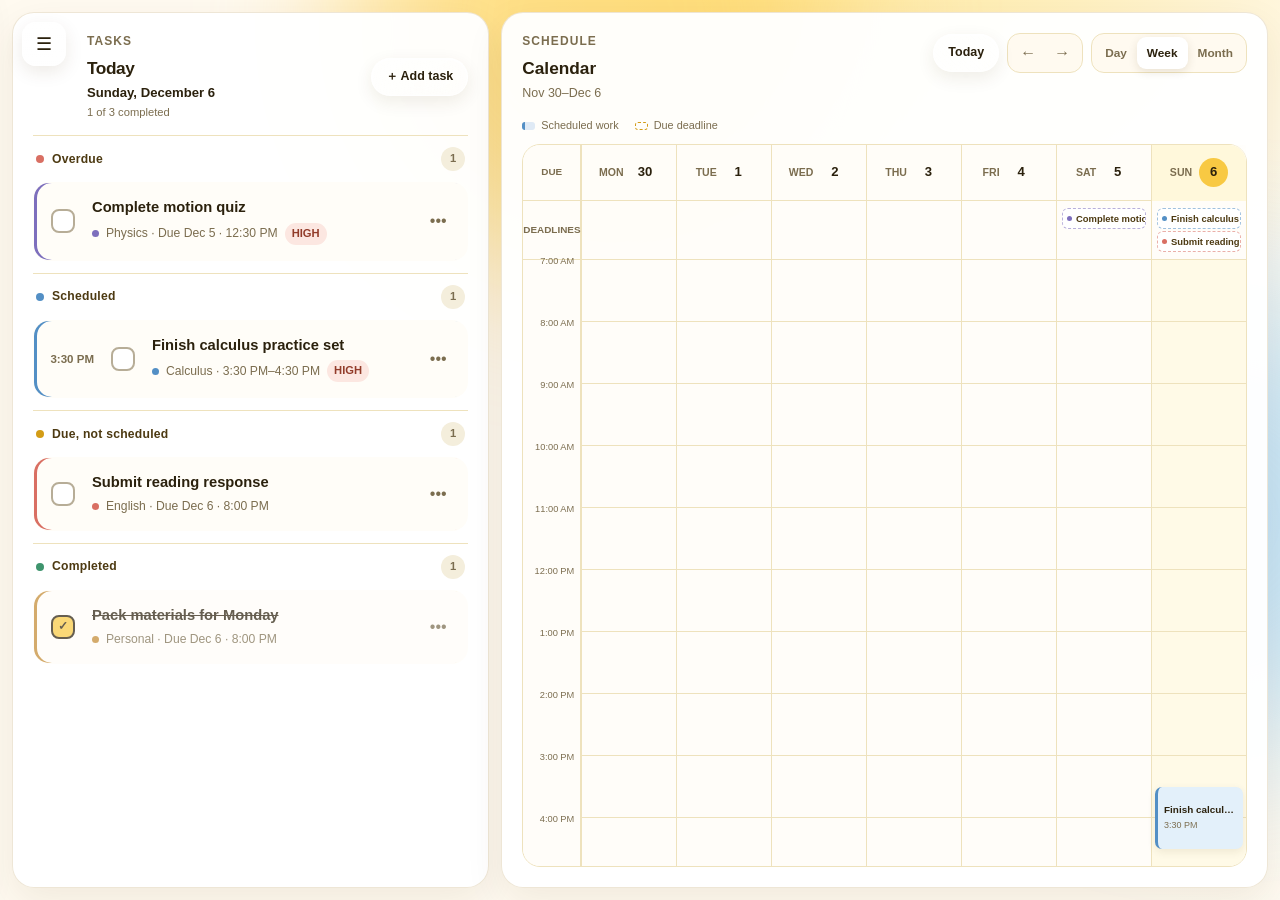
==== commit d575bd13: "Make planner the full-page home" ====
--- a/landing/index.html
+++ b/landing/index.html
@@ -43,7 +43,7 @@
           </header>
           <div class="planner-workspace">
             <section class="panel daily-panel" aria-labelledby="daily-plan-heading">
-              <div class="panel-heading"><div><p class="section-kicker">Daily plan</p><h2 id="daily-plan-heading">Tasks for this day</h2></div><button type="button" class="secondary-button compact-button" id="plan-selected-date">＋ Plan</button></div>
+              <div class="panel-heading"><div><p class="section-kicker">Tasks</p><h2 id="daily-plan-heading">Today</h2><p class="panel-date" id="daily-panel-date"></p><p class="panel-progress" id="daily-panel-progress"></p></div><button type="button" class="secondary-button compact-button" id="plan-selected-date">＋ Add task</button></div>
               <div class="task-section overdue-section" id="overdue-section"><button class="task-section-heading" type="button" aria-expanded="true" data-collapse="overdue"><span><span class="status-dot overdue-dot"></span>Overdue</span><strong id="overdue-count">0</strong></button><div class="daily-task-list" id="overdue-task-list"></div></div>
               <div class="task-section"><div class="task-section-heading static"><span><span class="status-dot scheduled-dot"></span>Scheduled</span><strong id="scheduled-count">0</strong></div><div class="daily-task-list" id="scheduled-task-list"></div></div>
               <div class="task-section"><div class="task-section-heading static"><span><span class="status-dot due-dot"></span>Due, not scheduled</span><strong id="unscheduled-count">0</strong></div><div class="daily-task-list" id="unscheduled-task-list"></div></div>
--- a/landing/styles.css
+++ b/landing/styles.css
@@ -394,6 +394,8 @@
 .planner-workspace { display: grid; align-items: start; grid-template-columns: minmax(330px, .72fr) minmax(610px, 1.18fr); gap: 18px; }
 .daily-panel, .unified-calendar-panel { min-height: 690px; }
 .daily-panel { padding: 20px; }
+.panel-date { margin: 4px 0 0; color: var(--ink-deep); font-size: .82rem; font-weight: 720; }
+.panel-progress { margin: 3px 0 0; color: var(--muted); font-size: .7rem; }
 .compact-button { min-height: 38px; padding: 0 14px; font-size: 0.78rem; }
 .task-section { border-top: 1px solid var(--line); }
 .task-section:first-of-type { border-top: 0; }
@@ -478,6 +480,22 @@
 .modal-spacer { flex: 1; }
 .danger-button { min-height: 42px; padding: 0 15px; border: 1px solid #e4a89d; border-radius: 999px; color: #8d3021; background: #fff1ed; font-weight: 750; cursor: pointer; }
 
+body[data-view="home"] { overflow: hidden; }
+body[data-view="home"] .unified-workspace { width: 100%; max-width: none; height: 100dvh; padding: 12px; }
+body[data-view="home"] .compact-topbar { position: fixed; top: 22px; left: 22px; z-index: 15; width: 44px; min-height: 44px; margin: 0; padding: 0; border: 0; background: transparent; box-shadow: none; backdrop-filter: none; }
+body[data-view="home"] .compact-topbar .topbar-title { display: block; }
+body[data-view="home"] .compact-topbar .topbar-title > div,
+body[data-view="home"] .compact-topbar .topbar-actions { display: none; }
+body[data-view="home"] .home-heading { display: none; }
+body[data-view="home"] #view-home { height: 100%; }
+body[data-view="home"] .planner-workspace { height: 100%; grid-template-columns: minmax(340px, 38%) minmax(0, 62%); gap: 12px; }
+body[data-view="home"] .daily-panel,
+body[data-view="home"] .unified-calendar-panel { height: 100%; min-height: 0; border-radius: 22px; }
+body[data-view="home"] .daily-panel { overflow-y: auto; }
+body[data-view="home"] .daily-panel > .panel-heading { padding-left: 54px; }
+body[data-view="home"] .unified-calendar-panel { display: flex; flex-direction: column; }
+body[data-view="home"] .planner-calendar { min-height: 0; flex: 1; }
+
 @media (max-width: 1220px) {
   .planner-workspace { grid-template-columns: minmax(300px,.7fr) minmax(520px,1.1fr); }
   .unified-workspace { padding-right: 22px; padding-left: 22px; }
@@ -485,6 +503,12 @@
 @media (max-width: 1000px) {
   .planner-workspace { grid-template-columns: 1fr; }
   .daily-panel, .unified-calendar-panel { min-height: 0; }
+  body[data-view="home"] { overflow: auto; }
+  body[data-view="home"] .unified-workspace { height: auto; min-height: 100dvh; }
+  body[data-view="home"] #view-home { height: auto; }
+  body[data-view="home"] .planner-workspace { height: auto; grid-template-columns: 1fr; }
+  body[data-view="home"] .daily-panel { min-height: min(760px, calc(100dvh - 24px)); }
+  body[data-view="home"] .unified-calendar-panel { min-height: 820px; }
 }
 @media (max-width: 900px) {
   .unified-shell .sidebar { width: min(310px,calc(100% - 52px)); padding: 24px 18px 20px; border-right: 1px solid rgba(255,255,255,.46); background: radial-gradient(circle at 8% 4%,rgba(255,255,255,.7),transparent 32%),linear-gradient(155deg,rgba(255,230,145,.96),rgba(248,201,67,.94) 72%,rgba(239,183,42,.96)); box-shadow: 8px 0 30px rgba(86,61,11,.16); backdrop-filter: blur(24px) saturate(150%); }
@@ -510,6 +534,11 @@
   .schedule-grid, .form-grid { grid-template-columns: 1fr; }
   .all-task-row { grid-template-columns: 40px minmax(0,1fr) 40px; }
   .all-task-row .task-due { display: none; }
+  body[data-view="home"] .unified-workspace { padding: 8px; }
+  body[data-view="home"] .compact-topbar { top: 18px; left: 18px; }
+  body[data-view="home"] .daily-panel > .panel-heading { padding-left: 48px; }
+  body[data-view="home"] .daily-panel,
+  body[data-view="home"] .unified-calendar-panel { border-radius: 18px; }
 }
 @media (hover:hover) {
   .task-select:hover .task-title { color: #765000; }
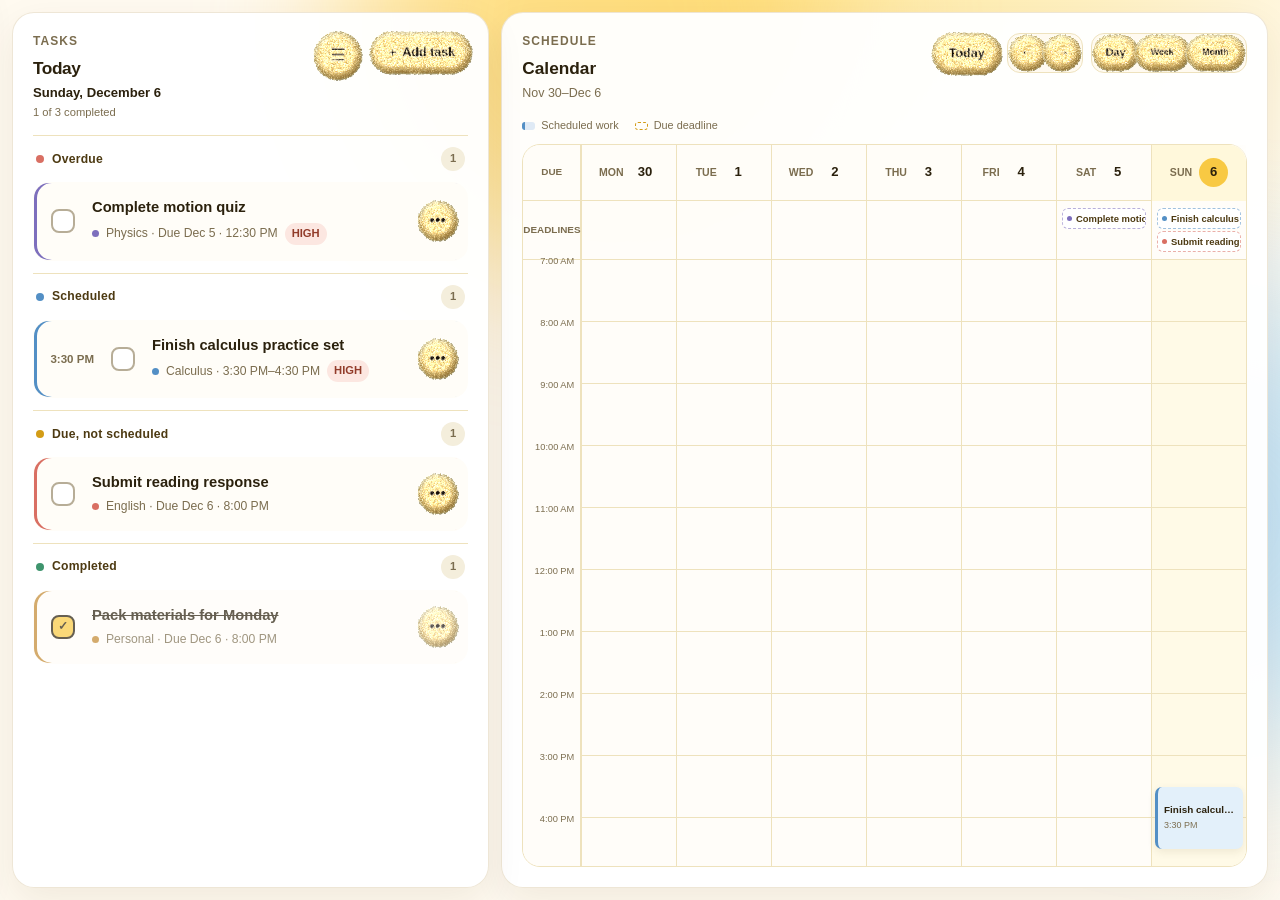
==== commit 1bf0afa9: "Make fur the fundamental button material" ====
--- a/landing/index.html
+++ b/landing/index.html
@@ -11,7 +11,7 @@
   </head>
   <body>
     <div class="app-shell unified-shell">
-      <aside class="sidebar">
+      <aside class="sidebar" id="planner-sidebar">
         <a class="brand" href="#home" data-go="home" aria-label="DuckPlan home"><span class="brand-mark"><img src="./assets/duckplan-mascot-v8.png" alt="" /></span><span>DuckPlan</span></a>
         <button class="drawer-close" type="button" aria-label="Close navigation">×</button>
         <nav class="primary-nav" aria-label="Planner navigation">
@@ -28,7 +28,7 @@
 
       <main class="workspace unified-workspace">
         <header class="topbar compact-topbar">
-          <div class="topbar-title"><button class="sidebar-toggle" type="button" aria-label="Open navigation" aria-expanded="false"><span aria-hidden="true">☰</span></button><div><p class="eyebrow" id="page-eyebrow">Task-first planner</p><h1 id="page-title">Home</h1></div></div>
+          <div class="topbar-title"><a class="nav-open-button topbar-nav-open-button" data-open-navigation aria-label="Open navigation" aria-controls="planner-sidebar" href="#planner-sidebar">☰</a><div><p class="eyebrow" id="page-eyebrow">Task-first planner</p><h1 id="page-title">Home</h1></div></div>
           <div class="topbar-actions">
             <label class="search-box"><span aria-hidden="true">⌕</span><span class="sr-only">Search tasks</span><input id="global-search" type="search" placeholder="Search your planner" autocomplete="off" /></label>
             <button class="icon-button" type="button" id="notification-button" aria-label="Notifications"><span aria-hidden="true">♢</span><span class="notification-dot"></span></button>
@@ -43,7 +43,7 @@
           </header>
           <div class="planner-workspace">
             <section class="panel daily-panel" aria-labelledby="daily-plan-heading">
-              <div class="panel-heading"><div><p class="section-kicker">Tasks</p><h2 id="daily-plan-heading">Today</h2><p class="panel-date" id="daily-panel-date"></p><p class="panel-progress" id="daily-panel-progress"></p></div><button type="button" class="secondary-button compact-button" id="plan-selected-date">＋ Add task</button></div>
+              <div class="panel-heading"><div><p class="section-kicker">Tasks</p><h2 id="daily-plan-heading">Today</h2><p class="panel-date" id="daily-panel-date"></p><p class="panel-progress" id="daily-panel-progress"></p></div><a class="nav-open-button home-nav-open-button" data-open-navigation aria-label="Open navigation" aria-controls="planner-sidebar" href="#planner-sidebar">☰</a><button type="button" class="secondary-button compact-button" id="plan-selected-date">＋ Add task</button></div>
               <div class="task-section overdue-section" id="overdue-section"><button class="task-section-heading" type="button" aria-expanded="true" data-collapse="overdue"><span><span class="status-dot overdue-dot"></span>Overdue</span><strong id="overdue-count">0</strong></button><div class="daily-task-list" id="overdue-task-list"></div></div>
               <div class="task-section"><div class="task-section-heading static"><span><span class="status-dot scheduled-dot"></span>Scheduled</span><strong id="scheduled-count">0</strong></div><div class="daily-task-list" id="scheduled-task-list"></div></div>
               <div class="task-section"><div class="task-section-heading static"><span><span class="status-dot due-dot"></span>Due, not scheduled</span><strong id="unscheduled-count">0</strong></div><div class="daily-task-list" id="unscheduled-task-list"></div></div>
@@ -88,6 +88,6 @@
       <div class="modal-actions"><button class="danger-button" type="button" id="delete-task" hidden>Delete</button><span class="modal-spacer"></span><button class="secondary-button" type="button" id="cancel-task">Cancel</button><button class="primary-button" type="submit" id="save-task">Add to DuckPlan</button></div>
     </form></dialog>
     <div class="toast" id="toast" role="status" aria-live="polite"></div>
-    <script src="./planner-model.js"></script><script src="./fur-material.js"></script><script src="./button-interactions.js"></script><script src="./app.js"></script>
+    <script src="./planner-model.js"></script><script src="./fur-material.js"></script><script src="./button-interactions.js"></script><script src="./app.js?v=20261028-fur-buttons-8"></script>
   </body>
 </html>
--- a/landing/styles.css
+++ b/landing/styles.css
@@ -380,7 +380,9 @@
 .sidebar-open .sidebar-scrim { opacity: 1; pointer-events: auto; }
 .unified-workspace { max-width: 1560px; }
 .topbar-title { display: flex; align-items: center; gap: 13px; }
-.sidebar-toggle { display: grid; width: 44px; height: 44px; flex: 0 0 auto; place-items: center; border: 1px solid var(--material-border); border-radius: 14px; background: linear-gradient(145deg,rgba(255,255,255,.74),rgba(255,255,255,.34)); box-shadow: var(--control-shadow); font-size: 1.1rem; cursor: pointer; }
+.nav-open-button { position: relative; z-index: 3; display: grid; width: 44px; height: 44px; flex: 0 0 auto; place-items: center; border: 1px solid var(--material-border); border-radius: 14px; color: inherit; background: linear-gradient(145deg,rgba(255,255,255,.74),rgba(255,255,255,.34)); box-shadow: var(--control-shadow); font-size: 1.1rem; text-decoration: none; cursor: pointer; }
+.home-nav-open-button { align-self: start; }
+.sidebar-open .nav-open-button { opacity: 0; pointer-events: none; }
 body.sidebar-open { overflow: hidden; }
 .compact-topbar { margin-bottom: 18px; }
 .compact-topbar h1 { font-size: clamp(1.35rem, 2vw, 1.9rem); }
@@ -393,7 +395,7 @@
 .completion-ring span { color: var(--muted); font-size: 0.64rem; font-weight: 700; text-transform: uppercase; }
 .planner-workspace { display: grid; align-items: start; grid-template-columns: minmax(330px, .72fr) minmax(610px, 1.18fr); gap: 18px; }
 .daily-panel, .unified-calendar-panel { min-height: 690px; }
-.daily-panel { padding: 20px; }
+.daily-panel { position: relative; padding: 20px; }
 .panel-date { margin: 4px 0 0; color: var(--ink-deep); font-size: .82rem; font-weight: 720; }
 .panel-progress { margin: 3px 0 0; color: var(--muted); font-size: .7rem; }
 .compact-button { min-height: 38px; padding: 0 14px; font-size: 0.78rem; }
@@ -482,17 +484,14 @@
 
 body[data-view="home"] { overflow: hidden; }
 body[data-view="home"] .unified-workspace { width: 100%; max-width: none; height: 100dvh; padding: 12px; }
-body[data-view="home"] .compact-topbar { position: fixed; top: 22px; left: 22px; z-index: 15; width: 44px; min-height: 44px; margin: 0; padding: 0; border: 0; background: transparent; box-shadow: none; backdrop-filter: none; }
-body[data-view="home"] .compact-topbar .topbar-title { display: block; }
-body[data-view="home"] .compact-topbar .topbar-title > div,
-body[data-view="home"] .compact-topbar .topbar-actions { display: none; }
+body[data-view="home"] .compact-topbar { display: none; }
 body[data-view="home"] .home-heading { display: none; }
 body[data-view="home"] #view-home { height: 100%; }
 body[data-view="home"] .planner-workspace { height: 100%; grid-template-columns: minmax(340px, 38%) minmax(0, 62%); gap: 12px; }
 body[data-view="home"] .daily-panel,
 body[data-view="home"] .unified-calendar-panel { height: 100%; min-height: 0; border-radius: 22px; }
 body[data-view="home"] .daily-panel { overflow-y: auto; }
-body[data-view="home"] .daily-panel > .panel-heading { padding-left: 54px; }
+body[data-view="home"] .daily-panel > .panel-heading { display: grid; grid-template-columns: minmax(0,1fr) auto auto; align-items: start; gap: 12px; }
 body[data-view="home"] .unified-calendar-panel { display: flex; flex-direction: column; }
 body[data-view="home"] .planner-calendar { min-height: 0; flex: 1; }
 
@@ -536,7 +535,6 @@
   .all-task-row .task-due { display: none; }
   body[data-view="home"] .unified-workspace { padding: 8px; }
   body[data-view="home"] .compact-topbar { top: 18px; left: 18px; }
-  body[data-view="home"] .daily-panel > .panel-heading { padding-left: 48px; }
   body[data-view="home"] .daily-panel,
   body[data-view="home"] .unified-calendar-panel { border-radius: 18px; }
 }
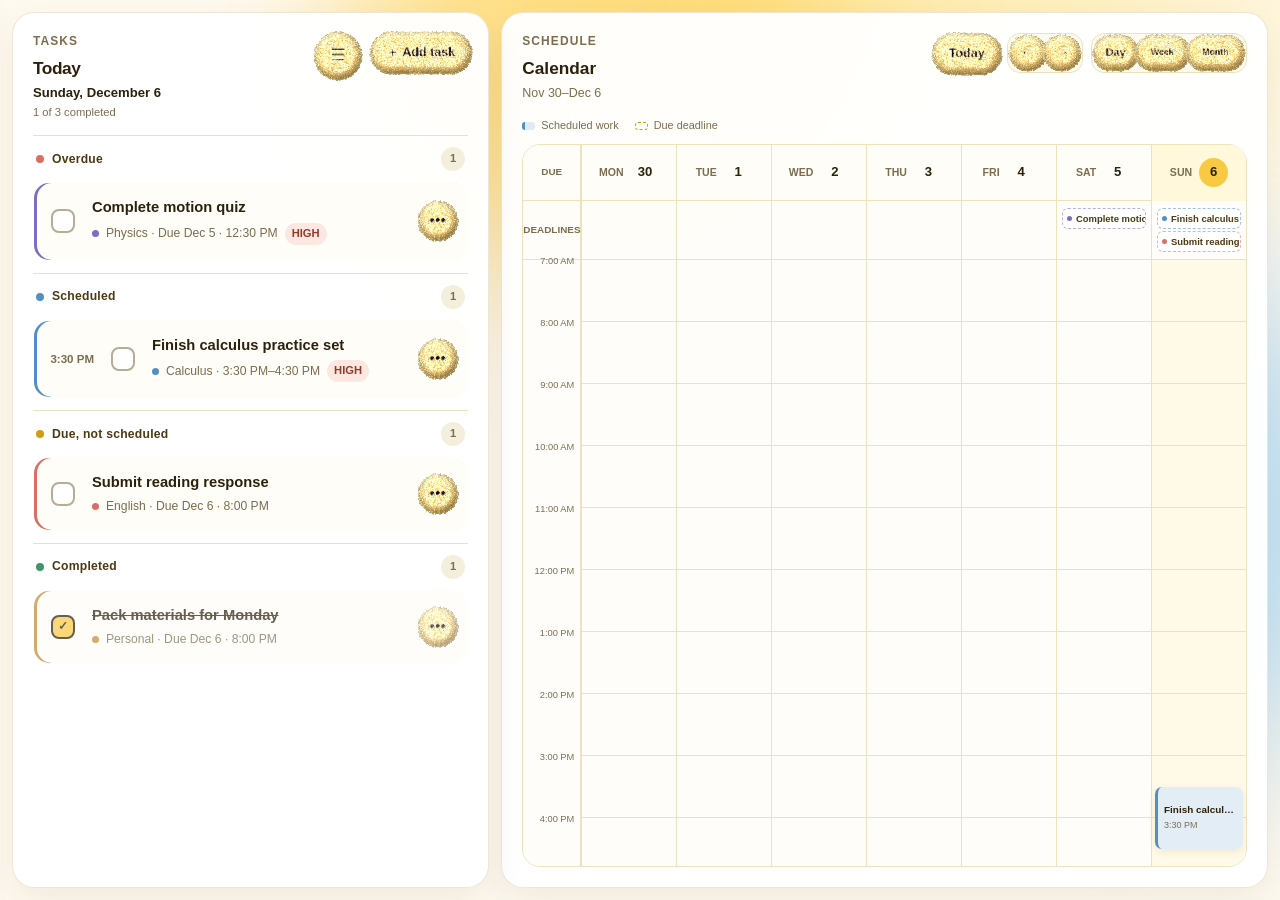
==== commit 1b8dd6a0: "Implement the Supabase backend plan (phases 0-2) - supabase/: schema + RLS migration, Axis cron migr" ====
--- a/landing/index.html
+++ b/landing/index.html
@@ -20,7 +20,7 @@
           <button class="nav-item" type="button" data-view="classes"><span class="nav-icon" aria-hidden="true">◫</span><span>Classes</span></button>
           <button class="nav-item" type="button" data-view="settings"><span class="nav-icon" aria-hidden="true">⚙</span><span>Settings</span></button>
         </nav>
-        <section class="sync-card" aria-label="Axis connection status"><div class="sync-icon" aria-hidden="true">↻</div><div><p class="sync-title">Axis sync</p><p class="sync-copy">Prototype mode</p></div><button type="button" id="sync-info" aria-label="Learn about Axis sync">i</button></section>
+        <section class="sync-card" aria-label="Axis connection status"><div class="sync-icon" aria-hidden="true">↻</div><div><p class="sync-title">Axis sync</p><p class="sync-copy">Not signed in</p></div><button type="button" id="sync-info" aria-label="Set up Axis sync">↻</button></section>
         <div class="sidebar-spacer"></div>
         <button class="profile-card" type="button" data-go="settings" aria-label="Open Bobby's settings"><span class="avatar" aria-hidden="true">BZ</span><span><strong>Bobby</strong><small>Student account</small></span><span aria-hidden="true">›</span></button>
       </aside>
@@ -69,12 +69,13 @@
           <div class="panel-heading task-heading"><div><p class="section-kicker">Everything in one place</p><h2>All tasks</h2></div><div class="filter-row" role="group" aria-label="Filter tasks"><button class="filter-chip active" type="button" data-filter="all" aria-pressed="true">All</button><button class="filter-chip" type="button" data-filter="today" aria-pressed="false">Today</button><button class="filter-chip" type="button" data-filter="upcoming" aria-pressed="false">Upcoming</button><button class="filter-chip" type="button" data-filter="done" aria-pressed="false">Done</button></div></div>
           <div class="task-list expanded" id="all-task-list"></div><div class="empty-state" id="task-empty" hidden><img src="./assets/duckplan-mascot-v8.png" alt="" /><h3>Nothing here yet.</h3><p>Try another filter or add a new task.</p></div>
         </section></section>
-        <section class="view" id="view-classes" data-page-title="Classes" data-eyebrow="Keep every class sorted"><div class="class-grid" id="class-grid"></div></section>
+        <section class="view" id="view-classes" data-page-title="Classes" data-eyebrow="Keep every class sorted"><div class="classes-toolbar"><button type="button" class="secondary-button" id="add-class">＋ Add class</button></div><div class="class-grid" id="class-grid"></div></section>
         <section class="view" id="view-settings" data-page-title="Settings" data-eyebrow="Make DuckPlan yours"><section class="panel settings-panel">
-          <div class="settings-row"><div><h2>Axis connection</h2><p>Import classes and assignments when integration details are confirmed.</p></div><button type="button" class="secondary-button" id="connect-axis">Connect later</button></div>
+          <div id="account-settings" class="settings-group"></div>
+          <div id="axis-settings" class="settings-group"></div>
           <div class="settings-row"><div><h2>Reminders</h2><p>Get a nudge before important assignments are due.</p></div><label class="switch"><input type="checkbox" checked /><span></span><span class="sr-only">Enable reminders</span></label></div>
           <div class="settings-row"><div><h2>Interactive fur lab</h2><p>Inspect DuckPlan's approved procedural duck-down material.</p></div><a class="secondary-button" href="./fur-lab.html">Open material lab</a></div>
-          <div class="settings-row"><div><h2>Local demo data</h2><p>Reset this prototype without affecting any external account.</p></div><button type="button" class="secondary-button" id="reset-demo">Reset demo</button></div>
+          <div class="settings-row"><div><h2>Local demo data</h2><p>Reset the tasks saved in this browser without affecting any account.</p></div><button type="button" class="secondary-button" id="reset-demo">Reset demo</button></div>
         </section></section>
       </main>
     </div>
@@ -82,12 +83,19 @@
     <dialog class="task-modal" id="task-modal"><form method="dialog" id="task-form">
       <div class="modal-heading"><div><p class="section-kicker" id="modal-kicker">Plan your work</p><h2 id="modal-title">New task</h2></div><button class="close-button" type="button" id="close-task-modal" aria-label="Close">×</button></div>
       <label>Task name<input name="title" required maxlength="80" placeholder="What needs to get done?" /></label>
-      <div class="form-grid"><label>Class<select name="className"><option>Calculus</option><option>English</option><option>Physics</option><option>Computer Science</option><option>Personal</option></select></label><label>Priority<select name="priority"><option>Medium</option><option>High</option><option>Low</option></select></label></div>
+      <div class="form-grid"><label>Class<select name="classId"></select></label><label>Priority<select name="priority"><option>Medium</option><option>High</option><option>Low</option></select></label></div>
       <fieldset class="form-section"><legend>Deadline</legend><p>When this must be finished.</p><div class="form-grid"><label>Due date<input name="dueDate" type="date" /></label><label>Due time<input name="dueTime" type="time" /></label></div></fieldset>
       <fieldset class="form-section"><legend>Scheduled work</legend><p>When you plan to work on it. This is independent from the deadline.</p><div class="form-grid schedule-grid"><label>Work date<input name="scheduledDate" type="date" /></label><label>Start time<input name="scheduledTime" type="time" /></label><label>Duration<select name="durationMinutes"><option value="30">30 min</option><option value="45" selected>45 min</option><option value="60">1 hour</option><option value="90">1.5 hours</option><option value="120">2 hours</option></select></label></div></fieldset>
       <div class="modal-actions"><button class="danger-button" type="button" id="delete-task" hidden>Delete</button><span class="modal-spacer"></span><button class="secondary-button" type="button" id="cancel-task">Cancel</button><button class="primary-button" type="submit" id="save-task">Add to DuckPlan</button></div>
     </form></dialog>
+    <dialog class="task-modal class-modal" id="class-modal"><form method="dialog" id="class-form">
+      <div class="modal-heading"><div><p class="section-kicker">Classes</p><h2 id="class-modal-title">New class</h2></div><button class="close-button" type="button" id="close-class-modal" aria-label="Close">×</button></div>
+      <label>Class name<input name="name" required maxlength="120" placeholder="Physics I (AP)" /></label>
+      <div class="form-grid"><label>Teacher<input name="teacher" maxlength="80" placeholder="Dr. Shah" /></label><label>Period<input name="period" maxlength="40" placeholder="Period 5" /></label></div>
+      <div class="form-grid"><label>Short label<input name="code" maxlength="3" placeholder="P" /></label><label>Color<input name="color" type="color" value="#538fc5" /></label></div>
+      <div class="modal-actions"><button class="danger-button" type="button" id="archive-class" hidden>Archive</button><span class="modal-spacer"></span><button class="secondary-button" type="button" id="cancel-class">Cancel</button><button class="primary-button" type="submit">Save class</button></div>
+    </form></dialog>
     <div class="toast" id="toast" role="status" aria-live="polite"></div>
-    <script src="./planner-model.js"></script><script src="./fur-material.js"></script><script src="./button-interactions.js"></script><script src="./app.js?v=20261028-fur-buttons-8"></script>
+    <script src="./planner-model.js"></script><script src="./ical-parser.js"></script><script src="./supabase-config.js"></script><script src="./planner-store.js?v=20261030-backend-1"></script><script src="./fur-material.js"></script><script src="./button-interactions.js"></script><script src="./app.js?v=20261030-backend-1"></script>
   </body>
 </html>
--- a/landing/styles.css
+++ b/landing/styles.css
@@ -543,3 +543,19 @@
   .calendar-date-button:hover, .month-day:hover { background: #fff8df; }
   .calendar-event-block:hover { z-index: 4; filter: brightness(.96); transform: translateY(-1px); }
 }
+
+/* Accounts, Axis connection, and class editing */
+.settings-group > .settings-row:first-child { border-top: 1px solid var(--line); }
+.settings-panel > .settings-group:first-child > .settings-row:first-child { border-top: 0; }
+.settings-form, .settings-actions { display: flex; flex-wrap: wrap; align-items: center; justify-content: flex-end; gap: 10px; }
+.settings-form label { flex: 1 1 260px; }
+.settings-form input { width: 100%; height: 44px; padding: 0 12px; border: 1px solid var(--line); border-radius: 11px; color: var(--ink-deep); background: #fffdf7; }
+.settings-row p code { padding: 1px 5px; border-radius: 6px; background: #f6efd9; font-size: 0.8rem; }
+.settings-row button:disabled { opacity: 0.55; cursor: progress; }
+.classes-toolbar { display: flex; justify-content: flex-end; margin-bottom: 18px; }
+.class-modal { width: min(520px, calc(100% - 28px)); }
+.class-modal input[type="color"] { padding: 4px 6px; cursor: pointer; }
+@media (max-width: 760px) {
+  .settings-form, .settings-actions { width: 100%; justify-content: flex-start; }
+}
+.settings-row[hidden] { display: none; }
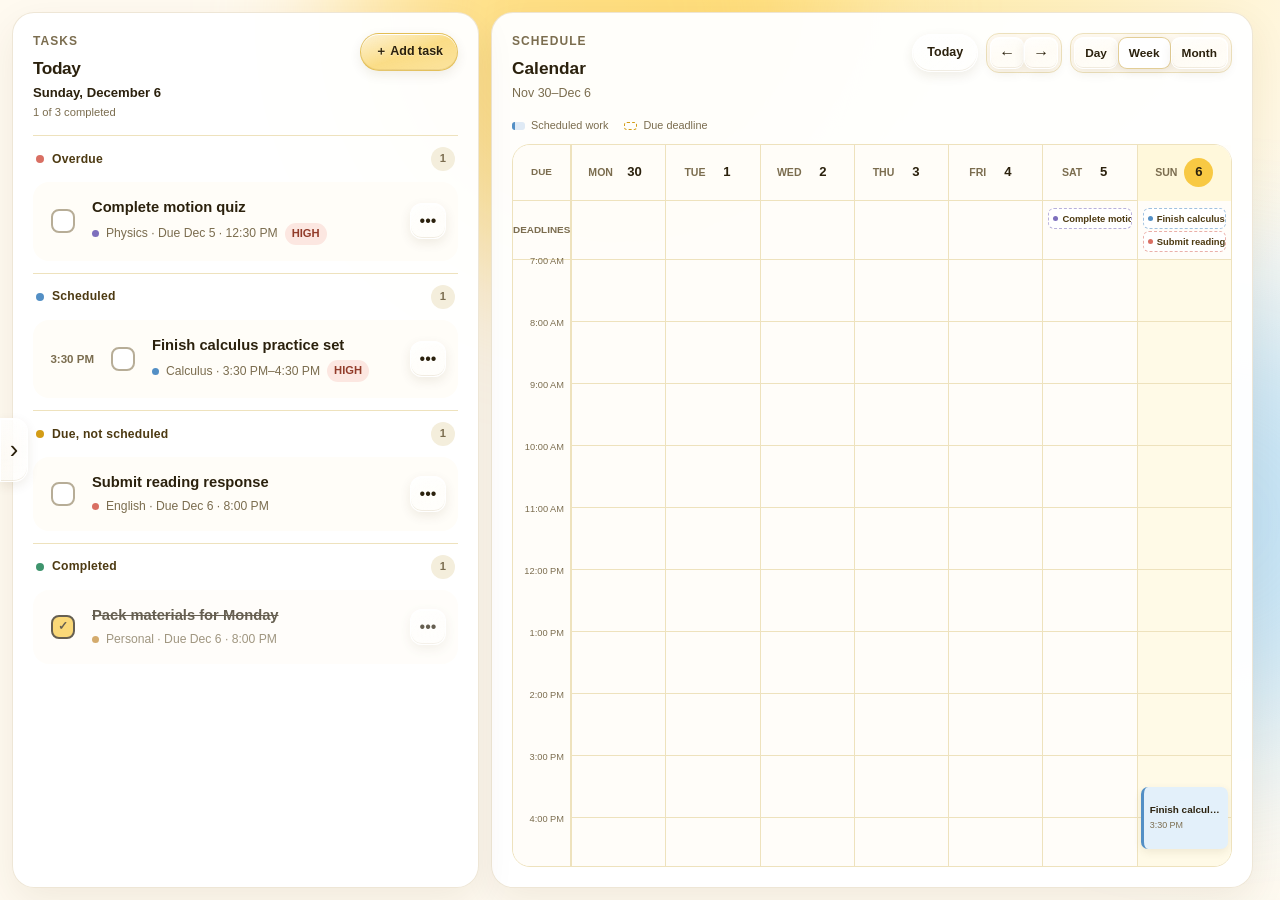
==== commit aa51e432: "Promote the reviewed glass planner and reversible task dialog" ====
--- a/landing/index.html
+++ b/landing/index.html
@@ -6,33 +6,33 @@
     <meta name="description" content="DuckPlan is a calm, task-first student planner that keeps deadlines and study time together." />
     <meta name="theme-color" content="#f8c943" />
     <link rel="icon" type="image/png" href="./assets/duckplan-mascot-v8.png" />
-    <link rel="stylesheet" href="./styles.css" />
+    <link rel="stylesheet" href="./styles.css?v=rounded-1" />
     <title>DuckPlan | Tasks and time together</title>
   </head>
-  <body>
+  <body class="planner-glass">
     <div class="app-shell unified-shell">
       <aside class="sidebar" id="planner-sidebar">
         <a class="brand" href="#home" data-go="home" aria-label="DuckPlan home"><span class="brand-mark"><img src="./assets/duckplan-mascot-v8.png" alt="" /></span><span>DuckPlan</span></a>
-        <button class="drawer-close" type="button" aria-label="Close navigation">×</button>
         <nav class="primary-nav" aria-label="Planner navigation">
           <button class="nav-item active" type="button" data-view="home"><span class="nav-icon" aria-hidden="true">⌂</span><span>Home</span></button>
           <button class="nav-item" type="button" data-view="tasks"><span class="nav-icon" aria-hidden="true">✓</span><span>All tasks</span><span class="nav-count" id="task-count">0</span></button>
           <button class="nav-item" type="button" data-view="classes"><span class="nav-icon" aria-hidden="true">◫</span><span>Classes</span></button>
           <button class="nav-item" type="button" data-view="settings"><span class="nav-icon" aria-hidden="true">⚙</span><span>Settings</span></button>
         </nav>
-        <section class="sync-card" aria-label="Axis connection status"><div class="sync-icon" aria-hidden="true">↻</div><div><p class="sync-title">Axis sync</p><p class="sync-copy">Not signed in</p></div><button type="button" id="sync-info" aria-label="Set up Axis sync">↻</button></section>
+        <section class="sync-card" aria-label="Axis connection status"><div class="sync-icon" aria-hidden="true">↻</div><div><p class="sync-title">Axis sync</p><p class="sync-copy">Prototype mode</p></div><button type="button" id="sync-info" aria-label="Learn about Axis sync">i</button></section>
         <div class="sidebar-spacer"></div>
         <button class="profile-card" type="button" data-go="settings" aria-label="Open Bobby's settings"><span class="avatar" aria-hidden="true">BZ</span><span><strong>Bobby</strong><small>Student account</small></span><span aria-hidden="true">›</span></button>
       </aside>
+      <div class="sidebar-toggle-dock"><button class="sidebar-edge-toggle" type="button" data-open-navigation aria-label="Open navigation" aria-controls="planner-sidebar" aria-expanded="false"><span data-sidebar-glyph aria-hidden="true">›</span></button></div>
       <button class="sidebar-scrim" type="button" aria-label="Close navigation" tabindex="-1" hidden></button>
 
       <main class="workspace unified-workspace">
         <header class="topbar compact-topbar">
-          <div class="topbar-title"><a class="nav-open-button topbar-nav-open-button" data-open-navigation aria-label="Open navigation" aria-controls="planner-sidebar" href="#planner-sidebar">☰</a><div><p class="eyebrow" id="page-eyebrow">Task-first planner</p><h1 id="page-title">Home</h1></div></div>
+          <div class="topbar-title"><div><p class="eyebrow" id="page-eyebrow">Task-first planner</p><h1 id="page-title">Home</h1></div></div>
           <div class="topbar-actions">
             <label class="search-box"><span aria-hidden="true">⌕</span><span class="sr-only">Search tasks</span><input id="global-search" type="search" placeholder="Search your planner" autocomplete="off" /></label>
             <button class="icon-button" type="button" id="notification-button" aria-label="Notifications"><span aria-hidden="true">♢</span><span class="notification-dot"></span></button>
-            <button class="primary-button" type="button" id="open-task-modal" data-fur-button>＋ Add task</button>
+            <button class="primary-button" type="button" id="open-task-modal">＋ Add task</button>
           </div>
         </header>
 
@@ -43,7 +43,7 @@
           </header>
           <div class="planner-workspace">
             <section class="panel daily-panel" aria-labelledby="daily-plan-heading">
-              <div class="panel-heading"><div><p class="section-kicker">Tasks</p><h2 id="daily-plan-heading">Today</h2><p class="panel-date" id="daily-panel-date"></p><p class="panel-progress" id="daily-panel-progress"></p></div><a class="nav-open-button home-nav-open-button" data-open-navigation aria-label="Open navigation" aria-controls="planner-sidebar" href="#planner-sidebar">☰</a><button type="button" class="secondary-button compact-button" id="plan-selected-date">＋ Add task</button></div>
+              <div class="panel-heading"><div><p class="section-kicker">Tasks</p><h2 id="daily-plan-heading">Today</h2><p class="panel-date" id="daily-panel-date"></p><p class="panel-progress" id="daily-panel-progress"></p></div><button type="button" class="secondary-button compact-button" id="plan-selected-date">＋ Add task</button></div>
               <div class="task-section overdue-section" id="overdue-section"><button class="task-section-heading" type="button" aria-expanded="true" data-collapse="overdue"><span><span class="status-dot overdue-dot"></span>Overdue</span><strong id="overdue-count">0</strong></button><div class="daily-task-list" id="overdue-task-list"></div></div>
               <div class="task-section"><div class="task-section-heading static"><span><span class="status-dot scheduled-dot"></span>Scheduled</span><strong id="scheduled-count">0</strong></div><div class="daily-task-list" id="scheduled-task-list"></div></div>
               <div class="task-section"><div class="task-section-heading static"><span><span class="status-dot due-dot"></span>Due, not scheduled</span><strong id="unscheduled-count">0</strong></div><div class="daily-task-list" id="unscheduled-task-list"></div></div>
@@ -69,33 +69,25 @@
           <div class="panel-heading task-heading"><div><p class="section-kicker">Everything in one place</p><h2>All tasks</h2></div><div class="filter-row" role="group" aria-label="Filter tasks"><button class="filter-chip active" type="button" data-filter="all" aria-pressed="true">All</button><button class="filter-chip" type="button" data-filter="today" aria-pressed="false">Today</button><button class="filter-chip" type="button" data-filter="upcoming" aria-pressed="false">Upcoming</button><button class="filter-chip" type="button" data-filter="done" aria-pressed="false">Done</button></div></div>
           <div class="task-list expanded" id="all-task-list"></div><div class="empty-state" id="task-empty" hidden><img src="./assets/duckplan-mascot-v8.png" alt="" /><h3>Nothing here yet.</h3><p>Try another filter or add a new task.</p></div>
         </section></section>
-        <section class="view" id="view-classes" data-page-title="Classes" data-eyebrow="Keep every class sorted"><div class="classes-toolbar"><button type="button" class="secondary-button" id="add-class">＋ Add class</button></div><div class="class-grid" id="class-grid"></div></section>
+        <section class="view" id="view-classes" data-page-title="Classes" data-eyebrow="Keep every class sorted"><div class="class-grid" id="class-grid"></div></section>
         <section class="view" id="view-settings" data-page-title="Settings" data-eyebrow="Make DuckPlan yours"><section class="panel settings-panel">
-          <div id="account-settings" class="settings-group"></div>
-          <div id="axis-settings" class="settings-group"></div>
+          <div class="settings-row"><div><h2>Axis connection</h2><p>Import classes and assignments when integration details are confirmed.</p></div><button type="button" class="secondary-button" id="connect-axis">Connect later</button></div>
           <div class="settings-row"><div><h2>Reminders</h2><p>Get a nudge before important assignments are due.</p></div><label class="switch"><input type="checkbox" checked /><span></span><span class="sr-only">Enable reminders</span></label></div>
-          <div class="settings-row"><div><h2>Interactive fur lab</h2><p>Inspect DuckPlan's approved procedural duck-down material.</p></div><a class="secondary-button" href="./fur-lab.html">Open material lab</a></div>
-          <div class="settings-row"><div><h2>Local demo data</h2><p>Reset the tasks saved in this browser without affecting any account.</p></div><button type="button" class="secondary-button" id="reset-demo">Reset demo</button></div>
+          <div class="settings-row"><div><h2>Interactive fur lab</h2><p>Saved fur checkpoint — available for future experiments.</p></div><a class="secondary-button" href="./fur-lab.html">Open material lab</a></div>
+          <div class="settings-row"><div><h2>Local demo data</h2><p>Reset this prototype without affecting any external account.</p></div><button type="button" class="secondary-button" id="reset-demo">Reset demo</button></div>
         </section></section>
       </main>
     </div>
 
-    <dialog class="task-modal" id="task-modal"><form method="dialog" id="task-form">
+    <dialog class="task-modal" id="task-modal" tabindex="-1" aria-labelledby="modal-title"><form method="dialog" id="task-form">
       <div class="modal-heading"><div><p class="section-kicker" id="modal-kicker">Plan your work</p><h2 id="modal-title">New task</h2></div><button class="close-button" type="button" id="close-task-modal" aria-label="Close">×</button></div>
       <label>Task name<input name="title" required maxlength="80" placeholder="What needs to get done?" /></label>
-      <div class="form-grid"><label>Class<select name="classId"></select></label><label>Priority<select name="priority"><option>Medium</option><option>High</option><option>Low</option></select></label></div>
+      <div class="form-grid"><label>Class<select name="className"><option>Calculus</option><option>English</option><option>Physics</option><option>Computer Science</option><option>Personal</option></select></label><label>Priority<select name="priority"><option>Medium</option><option>High</option><option>Low</option></select></label></div>
       <fieldset class="form-section"><legend>Deadline</legend><p>When this must be finished.</p><div class="form-grid"><label>Due date<input name="dueDate" type="date" /></label><label>Due time<input name="dueTime" type="time" /></label></div></fieldset>
       <fieldset class="form-section"><legend>Scheduled work</legend><p>When you plan to work on it. This is independent from the deadline.</p><div class="form-grid schedule-grid"><label>Work date<input name="scheduledDate" type="date" /></label><label>Start time<input name="scheduledTime" type="time" /></label><label>Duration<select name="durationMinutes"><option value="30">30 min</option><option value="45" selected>45 min</option><option value="60">1 hour</option><option value="90">1.5 hours</option><option value="120">2 hours</option></select></label></div></fieldset>
       <div class="modal-actions"><button class="danger-button" type="button" id="delete-task" hidden>Delete</button><span class="modal-spacer"></span><button class="secondary-button" type="button" id="cancel-task">Cancel</button><button class="primary-button" type="submit" id="save-task">Add to DuckPlan</button></div>
     </form></dialog>
-    <dialog class="task-modal class-modal" id="class-modal"><form method="dialog" id="class-form">
-      <div class="modal-heading"><div><p class="section-kicker">Classes</p><h2 id="class-modal-title">New class</h2></div><button class="close-button" type="button" id="close-class-modal" aria-label="Close">×</button></div>
-      <label>Class name<input name="name" required maxlength="120" placeholder="Physics I (AP)" /></label>
-      <div class="form-grid"><label>Teacher<input name="teacher" maxlength="80" placeholder="Dr. Shah" /></label><label>Period<input name="period" maxlength="40" placeholder="Period 5" /></label></div>
-      <div class="form-grid"><label>Short label<input name="code" maxlength="3" placeholder="P" /></label><label>Color<input name="color" type="color" value="#538fc5" /></label></div>
-      <div class="modal-actions"><button class="danger-button" type="button" id="archive-class" hidden>Archive</button><span class="modal-spacer"></span><button class="secondary-button" type="button" id="cancel-class">Cancel</button><button class="primary-button" type="submit">Save class</button></div>
-    </form></dialog>
     <div class="toast" id="toast" role="status" aria-live="polite"></div>
-    <script src="./planner-model.js"></script><script src="./ical-parser.js"></script><script src="./supabase-config.js"></script><script src="./planner-store.js?v=20261030-backend-1"></script><script src="./fur-material.js"></script><script src="./button-interactions.js"></script><script src="./app.js?v=20261030-backend-1"></script>
+    <script src="./planner-model.js"></script><script src="./motion-tokens.js?v=staged-1"></script><script src="./button-interactions.js?v=motion-1"></script><script src="./popup-motion.js?v=reverse-1"></script><script src="./app.js?v=staged-1"></script>
   </body>
 </html>
--- a/landing/styles.css
+++ b/landing/styles.css
@@ -74,6 +74,38 @@
 .fur-button-silhouette.fur-static-fallback { color: var(--ink-deep) !important; background: var(--yellow) !important; }
 .fur-button-silhouette.fur-static-fallback > :not(.fur-canvas) { color: inherit !important; }
 .sr-only { position: absolute; width: 1px; height: 1px; padding: 0; margin: -1px; overflow: hidden; clip: rect(0, 0, 0, 0); white-space: nowrap; border: 0; }
+.material-transition-layer { position:fixed; z-index:35; overflow:hidden; pointer-events:none; contain:layout paint; }
+.material-outgoing,.material-fold-band { position:absolute; inset:0; pointer-events:none; }
+.material-outgoing { overflow:hidden; background:var(--canvas); }
+.material-outgoing .view { animation:none!important; }
+.material-fold-band { mix-blend-mode:multiply; }
+.fur-morph-outgoing { border-radius:0!important; }
+.fur-sheet-canvas { position:absolute;inset:0;width:100%;height:100%;pointer-events:none; }
+.sheet-example { overflow-anchor:none; min-height:360px;padding:26px;border:1px solid #dfcf9d;border-radius:20px;background:#fff9e8; }
+.sheet-example.destination {background:#ecf5fa;border-color:#c9dce6;}
+.sheet-example-heading {display:flex;justify-content:space-between;align-items:center;gap:14px;}
+.sheet-example-heading h3 {font-size:1.5rem;margin:6px 0 24px;}
+.sheet-example-cards {display:grid;grid-template-columns:repeat(3,1fr);gap:18px;}
+.sheet-example-cards article {padding:24px 18px;border-radius:14px;background:white;border-left:4px solid #ddb546;box-shadow:var(--shadow);}
+.sheet-example.destination .sheet-example-cards {grid-template-columns:1fr;gap:9px;}
+.sheet-example.destination .sheet-example-cards article {padding:12px 18px;display:flex;justify-content:space-between;gap:12px;border-left-color:#538fc5;}
+.sheet-example.destination .sheet-example-cards p {margin:0;}
+@media(max-width:700px){.sheet-example-cards{grid-template-columns:1fr;}.sheet-example-heading{flex-wrap:wrap;}.sheet-example.destination .sheet-example-cards article{display:block;}}
+.wave-lab { margin-top:28px; padding:26px; border:1px solid var(--line);border-radius:24px;background:var(--card); }
+.wave-controls { display:grid;grid-template-columns:repeat(auto-fit,minmax(210px,1fr));gap:18px;margin:24px 0; }
+.wave-controls label { display:grid;gap:8px;font-size:.85rem; }
+.wave-controls input { width:100%; }
+.wave-demo-actions { display:flex; flex-wrap:wrap;gap:24px; margin:26px 0; }
+.wave-demo-actions button { min-width:140px; }
+.wave-demo-shell { display:grid;grid-template-columns:130px minmax(0,1fr);gap:16px; }
+.wave-demo-nav { display:flex;flex-direction:column;gap:22px;padding:16px 8px;background:#fff7d7;border-radius:18px; }
+.wave-demo-workspace { height:300px;overflow:auto;padding:22px;border-radius:18px;background:#fffaf0;border:1px solid var(--line); }
+.wave-demo-days { display:grid;grid-template-columns:repeat(7,1fr);gap:5px; }
+.wave-demo-days span { padding:35px 4px;background:#f8eab5;border-radius:8px;text-align:center; }
+.wave-metrics { display:block;margin-top:20px;font:12px/1.6 ui-monospace,monospace;overflow-wrap:anywhere; }
+@media(max-width:700px) {
+ .wave-demo-shell {grid-template-columns:1fr;}.wave-demo-nav{flex-direction:row;}
+}
 
 .app-shell { position: relative; z-index: 1; display: grid; min-height: 100vh; grid-template-columns: 238px minmax(0, 1fr); }
 .sidebar {
@@ -411,7 +443,7 @@
 .task-section.is-empty:not(.overdue-section):not(.completed-section) { display: none; }
 .daily-task-list { display: grid; gap: 8px; padding-bottom: 12px; }
 .daily-task-card, .all-task-row { position: relative; display: grid; align-items: center; gap: 7px; border: 1px solid transparent; border-radius: 16px; background: #fffdf8; transition: border-color 150ms ease, background-color 150ms ease, box-shadow 150ms ease; }
-.daily-task-card { grid-template-columns: auto 40px minmax(0, 1fr) 40px; min-height: 72px; padding: 8px 7px; box-shadow: inset 3px 0 0 var(--course-color); }
+.daily-task-card { grid-template-columns: auto 40px minmax(0, 1fr) 40px; min-height: 72px; padding: 8px 7px; }
 .daily-task-card:not(:has(.task-time)) { grid-template-columns: 40px minmax(0, 1fr) 40px; }
 .daily-task-card.selected, .all-task-row.selected { border-color: var(--course-color); background: var(--course-soft); box-shadow: 0 0 0 3px color-mix(in srgb, var(--course-color) 18%, transparent); }
 .daily-task-card.completed { opacity: .72; }
@@ -544,18 +576,235 @@
   .calendar-event-block:hover { z-index: 4; filter: brightness(.96); transform: translateY(-1px); }
 }
 
-/* Accounts, Axis connection, and class editing */
-.settings-group > .settings-row:first-child { border-top: 1px solid var(--line); }
-.settings-panel > .settings-group:first-child > .settings-row:first-child { border-top: 0; }
-.settings-form, .settings-actions { display: flex; flex-wrap: wrap; align-items: center; justify-content: flex-end; gap: 10px; }
-.settings-form label { flex: 1 1 260px; }
-.settings-form input { width: 100%; height: 44px; padding: 0 12px; border: 1px solid var(--line); border-radius: 11px; color: var(--ink-deep); background: #fffdf7; }
-.settings-row p code { padding: 1px 5px; border-radius: 6px; background: #f6efd9; font-size: 0.8rem; }
-.settings-row button:disabled { opacity: 0.55; cursor: progress; }
-.classes-toolbar { display: flex; justify-content: flex-end; margin-bottom: 18px; }
-.class-modal { width: min(520px, calc(100% - 28px)); }
-.class-modal input[type="color"] { padding: 4px 6px; cursor: pointer; }
-@media (max-width: 760px) {
-  .settings-form, .settings-actions { width: 100%; justify-content: flex-start; }
-}
-.settings-row[hidden] { display: none; }
+/* One stable viewport for navigation; destination content scrolls within it. */
+.unified-workspace,body[data-view="home"] .unified-workspace {height:100dvh;min-height:0;max-height:100dvh;overflow:auto;overflow-anchor:none;scrollbar-gutter:stable;}
+.sheet-example {height:420px;min-height:420px;overflow:auto;scrollbar-gutter:stable;}
+@media(max-width:700px){.sheet-example{height:640px;min-height:640px;}}
+.sheet-registration {font:11px/1.5 ui-monospace,monospace;white-space:pre-wrap;max-height:190px;overflow:auto;}
+/* Metrics update without pushing the inspection workspace around. */
+.fur-lab-body {overflow-anchor:none;}
+.fur-lab-body .wave-metrics {height:96px;overflow:auto;}
+@media(max-width:700px){.fur-lab-body .wave-metrics{height:180px;}}
+
+/* Planner glass controls. Fur stays in the dedicated labs, not the planner. */
+.planner-glass .glass-button {
+  --glass-tint: rgba(255,255,255,.4);
+  position: relative;
+  isolation: isolate;
+  overflow: hidden;
+  color: var(--ink-deep);
+  border: 1px solid rgba(255,255,255,.92);
+  background: linear-gradient(160deg,rgba(255,255,255,.7),rgba(255,255,255,.12) 52%,rgba(255,255,255,.3)), var(--glass-tint);
+  box-shadow: inset 0 1px 0 rgba(255,255,255,.98), inset 0 -1px 0 rgba(142,111,41,.12), 0 4px 12px rgba(74,52,10,.09);
+  -webkit-backdrop-filter: blur(12px) saturate(135%);
+  backdrop-filter: blur(12px) saturate(135%);
+  text-shadow: 0 1px 0 rgba(255,255,255,.35);
+  transition: transform 140ms ease, box-shadow 140ms ease, border-color 140ms ease, filter 140ms ease;
+}
+.planner-glass .drawer-close.glass-button { position: absolute; }
+.planner-glass :is(.primary-button,.dark-button,#plan-selected-date).glass-button { --glass-tint: rgba(248,201,67,.72); border-color: rgba(204,157,24,.5); }
+.planner-glass .danger-button.glass-button { --glass-tint: rgba(255,224,215,.72); color: #872e21; }
+.planner-glass :is(.nav-item.active,[aria-pressed="true"],.filter-chip.active).glass-button { --glass-tint: rgba(255,224,116,.7); border-color: rgba(188,139,9,.42); }
+.planner-glass .glass-button::after {
+  content: "";
+  position: absolute;
+  inset: 0;
+  border-radius: inherit;
+  background: radial-gradient(circle at var(--glass-x,50%) var(--glass-y,50%),rgba(255,255,255,.85),rgba(255,255,255,.12) 50%,transparent 75%);
+  opacity: 0;
+  pointer-events: none;
+}
+@media (hover:hover) {
+  .planner-glass .glass-button:not(:disabled):not([aria-disabled="true"]):hover {
+    transform: translateY(-1px);
+    filter: brightness(1.035);
+    border-color: rgba(255,255,255,1);
+    box-shadow: inset 0 1px 0 white, inset 0 -1px 0 rgba(142,111,41,.1), 0 7px 18px rgba(74,52,10,.14);
+  }
+}
+.planner-glass .glass-button:not(:disabled):not([aria-disabled="true"]):is(:active,.interaction-pressed) {
+  transform: scale(.975);
+  filter: brightness(.96);
+  box-shadow: inset 0 2px 5px rgba(74,52,10,.16), 0 1px 4px rgba(74,52,10,.08);
+  transition-duration: 65ms;
+}
+.planner-glass .glass-button.interaction-pressed::after { opacity: .45; }
+.planner-glass .glass-button.interaction-released:not(:disabled):not([aria-disabled="true"]) { animation: glass-release 360ms ease-out; }
+.planner-glass .glass-button.interaction-released:not(:disabled):not([aria-disabled="true"])::after { animation: glass-light-release 360ms ease-out; }
+@keyframes glass-release { from { transform: scale(.975); } 55% { transform: scale(1.012); } to { transform: none; } }
+@keyframes glass-light-release { from { opacity: .65; } to { opacity: 0; } }
+.planner-glass .glass-button:focus-visible { outline: 3px solid #8c5b00; outline-offset: 3px; }
+.planner-glass .glass-button:is(:disabled,[aria-disabled="true"]) { opacity: .45; filter: none; transform: none; animation: none; cursor: not-allowed; }
+.planner-glass .glass-button:is(:disabled,[aria-disabled="true"])::after { display: none; }
+@supports not ((backdrop-filter:blur(1px)) or (-webkit-backdrop-filter:blur(1px))) {
+  .planner-glass .glass-button { background-color: #fff9e6; }
+}
+@media (prefers-reduced-transparency:reduce), (prefers-contrast:more) {
+  .planner-glass .glass-button { background: #fffdf7; -webkit-backdrop-filter:none; backdrop-filter:none; border-color:#aa9567; }
+  .planner-glass :is(.primary-button,.dark-button,.nav-item.active,[aria-pressed="true"]).glass-button { background: #f8d568; }
+}
+@media (prefers-reduced-motion:reduce) {
+  .planner-glass .glass-button:not(:disabled):is(:hover,:active,.interaction-pressed,.interaction-released) { transform:none !important; animation:none !important; }
+  .planner-glass .glass-button.interaction-released::after { animation:none !important; opacity:.32; }
+}
+@media (forced-colors:active) {
+  .planner-glass .glass-button { color:ButtonText; background:ButtonFace; border:1px solid ButtonText; box-shadow:none; text-shadow:none; -webkit-backdrop-filter:none; backdrop-filter:none; }
+  .planner-glass .glass-button::after { display:none; }
+}
+
+/* Only popout dialogs expand from their launcher; the sidebar keeps its slide. */
+.planner-glass .task-modal { transform-origin: center; }
+.planner-glass .view { animation: none; }
+.planner-glass .task-modal[data-popup-motion="opening"]::backdrop { animation: popup-backdrop-in 320ms ease-out both; }
+.planner-glass .task-modal[data-popup-motion="closing"]::backdrop { animation: popup-backdrop-out 220ms ease-in both; }
+@keyframes popup-backdrop-in { from { opacity:0; } to { opacity:1; } }
+@keyframes popup-backdrop-out { from { opacity:1; } to { opacity:0; } }
+
+/* Navigation and content share one layout plane: reveal a track, reflow content. */
+.planner-glass .unified-shell {
+  --sidebar-width: 250px;
+  display: grid;
+  grid-template-columns: 0px minmax(0,1fr);
+  height: 100dvh;
+  min-height: 0;
+  overflow: hidden;
+  transition: grid-template-columns 220ms cubic-bezier(.2,.8,.2,1);
+}
+.planner-glass.sidebar-open .unified-shell { grid-template-columns: var(--sidebar-width) minmax(0,1fr); }
+.planner-glass .unified-shell .sidebar {
+  position: relative;
+  grid-column: 1;
+  grid-row: 1;
+  top: auto;
+  bottom: auto;
+  width: var(--sidebar-width);
+  min-width: 0;
+  height: 100dvh;
+  overflow-y: auto;
+  z-index: 1;
+  transform: translateX(-100%);
+  box-shadow: none;
+}
+.planner-glass.sidebar-open .unified-shell .sidebar { transform: translateX(0); }
+.planner-glass .unified-workspace {
+  grid-column: 2;
+  grid-row: 1;
+  position: relative;
+  z-index: 1;
+  width: 100%;
+  max-width: none;
+  container: planner / inline-size;
+}
+.planner-glass .sidebar-scrim { display: none; }
+.planner-glass[data-view="home"] .planner-workspace { grid-template-columns: minmax(300px,.76fr) minmax(0,1.24fr); }
+@container planner (max-width: 900px) {
+  .planner-glass[data-view="home"] #view-home, .planner-glass[data-view="home"] .planner-workspace { height: auto; }
+  .planner-glass[data-view="home"] .planner-workspace { grid-template-columns: minmax(0,1fr); }
+  .planner-glass[data-view="home"] .daily-panel { height: auto; min-height: min(760px,calc(100dvh - 24px)); }
+  .planner-glass[data-view="home"] .unified-calendar-panel { height: auto; min-height: 820px; }
+}
+@container planner (max-width: 700px) {
+  .compact-topbar { flex-wrap: wrap; gap: 12px; }
+  .topbar-actions { width: 100%; min-width: 0; flex-wrap: wrap; }
+  .search-box { min-width: 0; flex: 1; }
+  .class-grid { grid-template-columns: minmax(0,1fr); }
+  .panel-heading { flex-wrap: wrap; }
+}
+@media (max-width:650px) {
+  .planner-glass .unified-shell { --sidebar-width: 76px; }
+  .planner-glass .unified-shell .sidebar { padding: 16px 6px; }
+  .planner-glass .unified-shell .brand { margin: 0 auto 14px; gap: 0; }
+  .planner-glass .unified-shell .brand > span:last-child { display: none; }
+  .planner-glass .drawer-close.glass-button { position: static; flex-shrink: 0; min-height: 44px; width: 44px; margin: 0 auto 14px; }
+  .planner-glass .unified-shell .nav-item { grid-template-columns: minmax(0,1fr); justify-items: center; gap: 4px; padding: 9px 3px; font-size: .6rem; text-align: center; }
+  .planner-glass .unified-shell .nav-count { position: absolute; right: 0; top: 0; min-width: 14px; padding: 1px 3px; font-size: .55rem; }
+  .planner-glass .unified-shell :is(.sync-card,.profile-card) { display: none; }
+  .planner-glass.sidebar-open .unified-workspace { padding-right: 8px; padding-left: 8px; }
+  .planner-glass.sidebar-open .daily-panel > .panel-heading { grid-template-columns: minmax(0,1fr) auto; }
+  .planner-glass.sidebar-open .home-nav-open-button { display: none; }
+}
+.planner-glass.sidebar-open .nav-open-button { display: none; }
+
+/* One gently damped response for the planner; no oscillation or layout overshoot. */
+:root { --motion-ease: cubic-bezier(.2,.8,.2,1); --motion-layout:480ms; --motion-control:240ms; --motion-press:80ms; --motion-release:400ms; --motion-popupOpen:240ms; --motion-popupClose:300ms; }
+.planner-glass :is(button,a.secondary-button,.switch span,.text-button > span,.progress-track span,.toast,.daily-task-card,.all-task-row) {
+  transition-timing-function: var(--motion-ease);
+  transition-duration: var(--motion-control);
+}
+.planner-glass .unified-shell,
+.planner-glass .unified-shell .sidebar { transition-duration:var(--motion-layout); transition-timing-function:var(--motion-ease); }
+.planner-glass .sidebar-toggle-dock {
+  position: fixed;
+  left: 0;
+  top: 50%;
+  transform: translateY(-50%);
+  z-index: 12;
+  pointer-events: none;
+  transition: left var(--motion-layout) var(--motion-ease);
+}
+.planner-glass.sidebar-open .sidebar-toggle-dock { left: calc(var(--sidebar-width) - 14px); }
+.planner-glass .sidebar-edge-toggle.glass-button {
+  display: grid;
+  place-items: center;
+  width: 28px;
+  min-height: 64px;
+  padding: 0;
+  border-radius: 0 14px 14px 0;
+  font-size: 1.6rem;
+  line-height: 1;
+  cursor: pointer;
+  pointer-events: auto;
+}
+.planner-glass.sidebar-open .sidebar-edge-toggle.glass-button { border-radius: 14px; }
+.planner-glass .sidebar-edge-toggle::before { content:"";position:absolute;inset:0 -8px;pointer-events:auto; }
+.planner-glass .glass-button:not(:disabled):not([aria-disabled="true"]):is(:active,.interaction-pressed) { transition-duration:var(--motion-press); }
+.planner-glass .interaction-released:not(.fur-material):not(.glass-button) { animation: control-settle var(--motion-release) var(--motion-ease); }
+.planner-glass .glass-button.interaction-released:not(:disabled):not([aria-disabled="true"]) { animation:glass-settle var(--motion-release) var(--motion-ease); }
+.planner-glass .glass-button.interaction-released:not(:disabled):not([aria-disabled="true"])::after { animation:glass-light-release var(--motion-release) var(--motion-ease); }
+@keyframes control-settle { from { transform:scale(.96); filter:brightness(.93); } to { transform:none; filter:none; } }
+@keyframes glass-settle { from { transform:scale(.975); } to { transform:none; } }
+.planner-glass .task-modal[data-popup-motion="opening"]::backdrop { animation:popup-backdrop-in var(--motion-popupOpen) var(--motion-ease) both; }
+.planner-glass .task-modal[data-popup-motion="closing"]::backdrop { animation:popup-backdrop-out var(--motion-popupClose) var(--motion-ease) both; }
+/* Navigation has its own edge handle, so headings no longer reserve a toggle slot. */
+.planner-glass[data-view="home"] .daily-panel > .panel-heading { grid-template-columns:minmax(0,1fr) auto; }
+@media (prefers-reduced-motion:reduce) {
+  .planner-glass .interaction-released:not(.fur-material),
+  .planner-glass .glass-button:not(:disabled):is(:hover,:active,.interaction-pressed,.interaction-released) { animation:none!important; transform:none!important; }
+  .planner-glass .glass-button.interaction-released::after { animation:none!important; opacity:.32; }
+}
+/* Extend the handle's transparent hit area without widening its visible tab. */
+.planner-glass .sidebar-edge-toggle.glass-button { overflow: visible; }
+.planner-glass .sidebar-edge-toggle::before { inset:0 -16px; }
+/* The destination uses the launcher's glass recipe, rather than an unrelated tint. */
+.planner-glass .task-modal form {
+  z-index: 1;
+  background-color: var(--popup-tint,rgba(248,201,67,.72));
+  background-image: var(--popup-sheen,linear-gradient(160deg,rgba(255,255,255,.7),rgba(255,255,255,.12) 52%,rgba(255,255,255,.3)));
+}
+.planner-glass .task-modal form::before { background: none; }
+.popup-morph-surface { font-family: inherit; }
+
+/* Use the same bounds for native modal, warm layout and the reserved shell.
+   Override the UA modal limits, which otherwise silently clamp by an extra 6–10px. */
+.planner-glass .task-modal { max-width:calc(100% - 28px); max-height:calc(100vh - 32px); max-height:calc(100dvh - 32px); }
+/* Warm only a closed form: it remains invisible, non-modal and outside input. */
+.planner-glass .task-modal[data-popup-preparing] {
+  display:block; position:fixed; inset:0; margin:auto; height:fit-content;
+  visibility:hidden; pointer-events:none;
+}
+/* Reserve one final frame; the native form scrolls within it without resizing. */
+.planner-glass .task-modal[data-popup-staged] form { height:100%; max-height:100%; }
+.planner-glass .task-modal[data-popup-stage="shell"] form { display:none; }
+/* Fade only unblurred dimming during travel; glass returns at settled bounds. */
+.planner-glass .task-modal[data-popup-staged]::backdrop { animation:none; }
+.planner-glass .task-modal[data-popup-stage="shell"]::backdrop {
+  -webkit-backdrop-filter:none; backdrop-filter:none;
+}
+.popup-morph-source, .popup-morph-label { font-family:inherit; }
+
+.planner-glass .task-modal[data-popup-stage="shell"][data-popup-motion="opening"]::backdrop {
+  animation:popup-backdrop-in var(--motion-popupOpen) var(--motion-ease) both;
+}
+.planner-glass .task-modal[data-popup-stage="shell"][data-popup-motion="closing"]::backdrop {
+  animation:popup-backdrop-out calc(var(--motion-popupClose) - var(--motion-popupContentOut,60ms)) var(--motion-ease) both;
+}
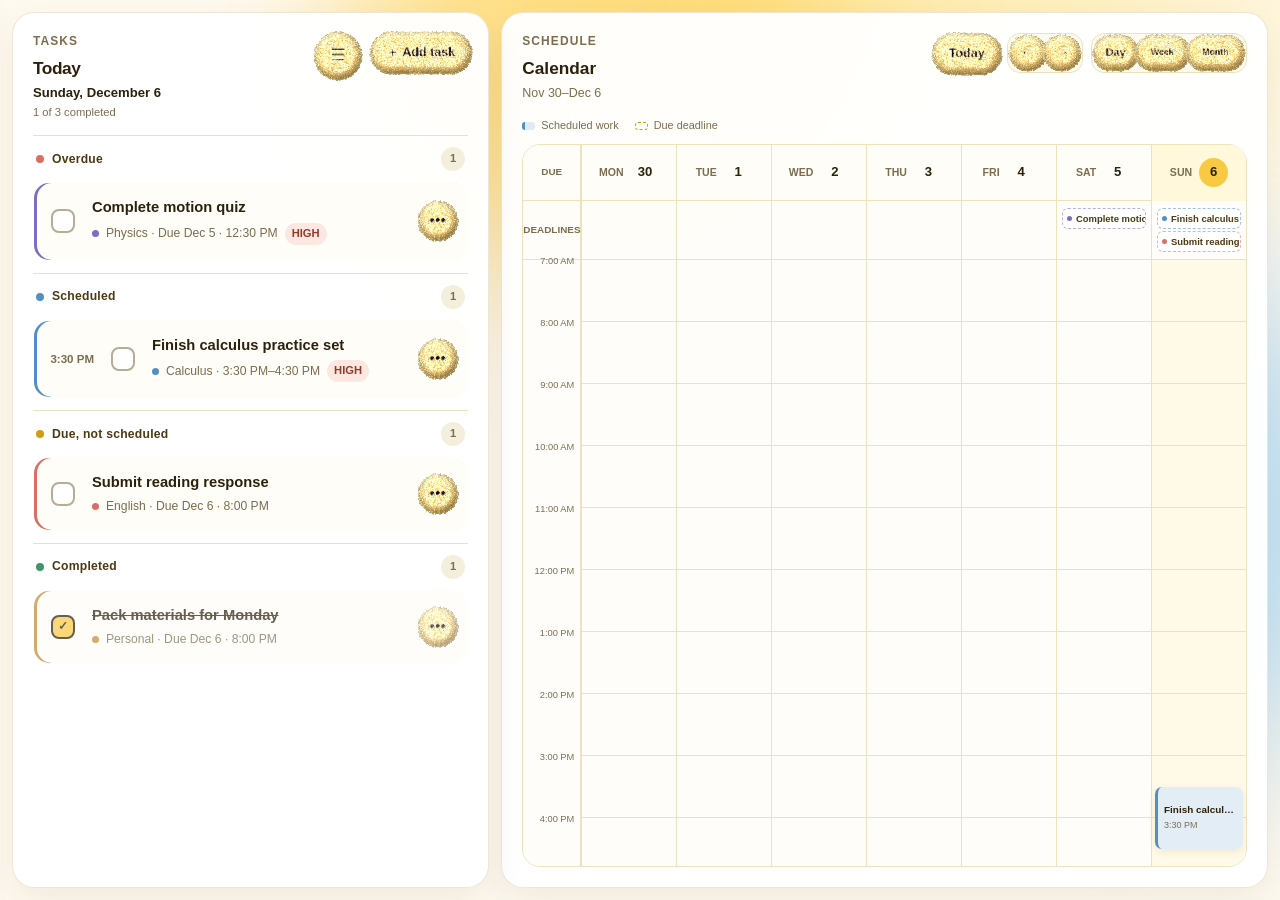
==== commit 759b5a83: "Remove the Supabase integration Delete supabase/ (migrations, seed, RLS tests, axis-sync Edge Functi" ====
--- a/landing/index.html
+++ b/landing/index.html
@@ -6,33 +6,33 @@
     <meta name="description" content="DuckPlan is a calm, task-first student planner that keeps deadlines and study time together." />
     <meta name="theme-color" content="#f8c943" />
     <link rel="icon" type="image/png" href="./assets/duckplan-mascot-v8.png" />
-    <link rel="stylesheet" href="./styles.css?v=rounded-1" />
+    <link rel="stylesheet" href="./styles.css" />
     <title>DuckPlan | Tasks and time together</title>
   </head>
-  <body class="planner-glass">
+  <body>
     <div class="app-shell unified-shell">
       <aside class="sidebar" id="planner-sidebar">
         <a class="brand" href="#home" data-go="home" aria-label="DuckPlan home"><span class="brand-mark"><img src="./assets/duckplan-mascot-v8.png" alt="" /></span><span>DuckPlan</span></a>
+        <button class="drawer-close" type="button" aria-label="Close navigation">×</button>
         <nav class="primary-nav" aria-label="Planner navigation">
           <button class="nav-item active" type="button" data-view="home"><span class="nav-icon" aria-hidden="true">⌂</span><span>Home</span></button>
           <button class="nav-item" type="button" data-view="tasks"><span class="nav-icon" aria-hidden="true">✓</span><span>All tasks</span><span class="nav-count" id="task-count">0</span></button>
           <button class="nav-item" type="button" data-view="classes"><span class="nav-icon" aria-hidden="true">◫</span><span>Classes</span></button>
           <button class="nav-item" type="button" data-view="settings"><span class="nav-icon" aria-hidden="true">⚙</span><span>Settings</span></button>
         </nav>
-        <section class="sync-card" aria-label="Axis connection status"><div class="sync-icon" aria-hidden="true">↻</div><div><p class="sync-title">Axis sync</p><p class="sync-copy">Prototype mode</p></div><button type="button" id="sync-info" aria-label="Learn about Axis sync">i</button></section>
+        <section class="sync-card" aria-label="Axis connection status"><div class="sync-icon" aria-hidden="true">↻</div><div><p class="sync-title">Axis sync</p><p class="sync-copy">Not connected</p></div><button type="button" id="sync-info" aria-label="Set up Axis sync">↻</button></section>
         <div class="sidebar-spacer"></div>
         <button class="profile-card" type="button" data-go="settings" aria-label="Open Bobby's settings"><span class="avatar" aria-hidden="true">BZ</span><span><strong>Bobby</strong><small>Student account</small></span><span aria-hidden="true">›</span></button>
       </aside>
-      <div class="sidebar-toggle-dock"><button class="sidebar-edge-toggle" type="button" data-open-navigation aria-label="Open navigation" aria-controls="planner-sidebar" aria-expanded="false"><span data-sidebar-glyph aria-hidden="true">›</span></button></div>
       <button class="sidebar-scrim" type="button" aria-label="Close navigation" tabindex="-1" hidden></button>
 
       <main class="workspace unified-workspace">
         <header class="topbar compact-topbar">
-          <div class="topbar-title"><div><p class="eyebrow" id="page-eyebrow">Task-first planner</p><h1 id="page-title">Home</h1></div></div>
+          <div class="topbar-title"><a class="nav-open-button topbar-nav-open-button" data-open-navigation aria-label="Open navigation" aria-controls="planner-sidebar" href="#planner-sidebar">☰</a><div><p class="eyebrow" id="page-eyebrow">Task-first planner</p><h1 id="page-title">Home</h1></div></div>
           <div class="topbar-actions">
             <label class="search-box"><span aria-hidden="true">⌕</span><span class="sr-only">Search tasks</span><input id="global-search" type="search" placeholder="Search your planner" autocomplete="off" /></label>
             <button class="icon-button" type="button" id="notification-button" aria-label="Notifications"><span aria-hidden="true">♢</span><span class="notification-dot"></span></button>
-            <button class="primary-button" type="button" id="open-task-modal">＋ Add task</button>
+            <button class="primary-button" type="button" id="open-task-modal" data-fur-button>＋ Add task</button>
           </div>
         </header>
 
@@ -43,7 +43,7 @@
           </header>
           <div class="planner-workspace">
             <section class="panel daily-panel" aria-labelledby="daily-plan-heading">
-              <div class="panel-heading"><div><p class="section-kicker">Tasks</p><h2 id="daily-plan-heading">Today</h2><p class="panel-date" id="daily-panel-date"></p><p class="panel-progress" id="daily-panel-progress"></p></div><button type="button" class="secondary-button compact-button" id="plan-selected-date">＋ Add task</button></div>
+              <div class="panel-heading"><div><p class="section-kicker">Tasks</p><h2 id="daily-plan-heading">Today</h2><p class="panel-date" id="daily-panel-date"></p><p class="panel-progress" id="daily-panel-progress"></p></div><a class="nav-open-button home-nav-open-button" data-open-navigation aria-label="Open navigation" aria-controls="planner-sidebar" href="#planner-sidebar">☰</a><button type="button" class="secondary-button compact-button" id="plan-selected-date">＋ Add task</button></div>
               <div class="task-section overdue-section" id="overdue-section"><button class="task-section-heading" type="button" aria-expanded="true" data-collapse="overdue"><span><span class="status-dot overdue-dot"></span>Overdue</span><strong id="overdue-count">0</strong></button><div class="daily-task-list" id="overdue-task-list"></div></div>
               <div class="task-section"><div class="task-section-heading static"><span><span class="status-dot scheduled-dot"></span>Scheduled</span><strong id="scheduled-count">0</strong></div><div class="daily-task-list" id="scheduled-task-list"></div></div>
               <div class="task-section"><div class="task-section-heading static"><span><span class="status-dot due-dot"></span>Due, not scheduled</span><strong id="unscheduled-count">0</strong></div><div class="daily-task-list" id="unscheduled-task-list"></div></div>
@@ -69,25 +69,32 @@
           <div class="panel-heading task-heading"><div><p class="section-kicker">Everything in one place</p><h2>All tasks</h2></div><div class="filter-row" role="group" aria-label="Filter tasks"><button class="filter-chip active" type="button" data-filter="all" aria-pressed="true">All</button><button class="filter-chip" type="button" data-filter="today" aria-pressed="false">Today</button><button class="filter-chip" type="button" data-filter="upcoming" aria-pressed="false">Upcoming</button><button class="filter-chip" type="button" data-filter="done" aria-pressed="false">Done</button></div></div>
           <div class="task-list expanded" id="all-task-list"></div><div class="empty-state" id="task-empty" hidden><img src="./assets/duckplan-mascot-v8.png" alt="" /><h3>Nothing here yet.</h3><p>Try another filter or add a new task.</p></div>
         </section></section>
-        <section class="view" id="view-classes" data-page-title="Classes" data-eyebrow="Keep every class sorted"><div class="class-grid" id="class-grid"></div></section>
+        <section class="view" id="view-classes" data-page-title="Classes" data-eyebrow="Keep every class sorted"><div class="classes-toolbar"><button type="button" class="secondary-button" id="add-class">＋ Add class</button></div><div class="class-grid" id="class-grid"></div></section>
         <section class="view" id="view-settings" data-page-title="Settings" data-eyebrow="Make DuckPlan yours"><section class="panel settings-panel">
-          <div class="settings-row"><div><h2>Axis connection</h2><p>Import classes and assignments when integration details are confirmed.</p></div><button type="button" class="secondary-button" id="connect-axis">Connect later</button></div>
+          <div class="settings-row"><div><h2>Axis connection</h2><p>Importing classes and assignments from your Axis calendar isn't available yet. Your tasks are saved in this browser.</p></div></div>
           <div class="settings-row"><div><h2>Reminders</h2><p>Get a nudge before important assignments are due.</p></div><label class="switch"><input type="checkbox" checked /><span></span><span class="sr-only">Enable reminders</span></label></div>
-          <div class="settings-row"><div><h2>Interactive fur lab</h2><p>Saved fur checkpoint — available for future experiments.</p></div><a class="secondary-button" href="./fur-lab.html">Open material lab</a></div>
-          <div class="settings-row"><div><h2>Local demo data</h2><p>Reset this prototype without affecting any external account.</p></div><button type="button" class="secondary-button" id="reset-demo">Reset demo</button></div>
+          <div class="settings-row"><div><h2>Interactive fur lab</h2><p>Inspect DuckPlan's approved procedural duck-down material.</p></div><a class="secondary-button" href="./fur-lab.html">Open material lab</a></div>
+          <div class="settings-row"><div><h2>Local demo data</h2><p>Reset the tasks and classes saved in this browser.</p></div><button type="button" class="secondary-button" id="reset-demo">Reset demo</button></div>
         </section></section>
       </main>
     </div>
 
-    <dialog class="task-modal" id="task-modal" tabindex="-1" aria-labelledby="modal-title"><form method="dialog" id="task-form">
+    <dialog class="task-modal" id="task-modal"><form method="dialog" id="task-form">
       <div class="modal-heading"><div><p class="section-kicker" id="modal-kicker">Plan your work</p><h2 id="modal-title">New task</h2></div><button class="close-button" type="button" id="close-task-modal" aria-label="Close">×</button></div>
       <label>Task name<input name="title" required maxlength="80" placeholder="What needs to get done?" /></label>
-      <div class="form-grid"><label>Class<select name="className"><option>Calculus</option><option>English</option><option>Physics</option><option>Computer Science</option><option>Personal</option></select></label><label>Priority<select name="priority"><option>Medium</option><option>High</option><option>Low</option></select></label></div>
+      <div class="form-grid"><label>Class<select name="classId"></select></label><label>Priority<select name="priority"><option>Medium</option><option>High</option><option>Low</option></select></label></div>
       <fieldset class="form-section"><legend>Deadline</legend><p>When this must be finished.</p><div class="form-grid"><label>Due date<input name="dueDate" type="date" /></label><label>Due time<input name="dueTime" type="time" /></label></div></fieldset>
       <fieldset class="form-section"><legend>Scheduled work</legend><p>When you plan to work on it. This is independent from the deadline.</p><div class="form-grid schedule-grid"><label>Work date<input name="scheduledDate" type="date" /></label><label>Start time<input name="scheduledTime" type="time" /></label><label>Duration<select name="durationMinutes"><option value="30">30 min</option><option value="45" selected>45 min</option><option value="60">1 hour</option><option value="90">1.5 hours</option><option value="120">2 hours</option></select></label></div></fieldset>
       <div class="modal-actions"><button class="danger-button" type="button" id="delete-task" hidden>Delete</button><span class="modal-spacer"></span><button class="secondary-button" type="button" id="cancel-task">Cancel</button><button class="primary-button" type="submit" id="save-task">Add to DuckPlan</button></div>
     </form></dialog>
+    <dialog class="task-modal class-modal" id="class-modal"><form method="dialog" id="class-form">
+      <div class="modal-heading"><div><p class="section-kicker">Classes</p><h2 id="class-modal-title">New class</h2></div><button class="close-button" type="button" id="close-class-modal" aria-label="Close">×</button></div>
+      <label>Class name<input name="name" required maxlength="120" placeholder="Physics I (AP)" /></label>
+      <div class="form-grid"><label>Teacher<input name="teacher" maxlength="80" placeholder="Dr. Shah" /></label><label>Period<input name="period" maxlength="40" placeholder="Period 5" /></label></div>
+      <div class="form-grid"><label>Short label<input name="code" maxlength="3" placeholder="P" /></label><label>Color<input name="color" type="color" value="#538fc5" /></label></div>
+      <div class="modal-actions"><button class="danger-button" type="button" id="archive-class" hidden>Archive</button><span class="modal-spacer"></span><button class="secondary-button" type="button" id="cancel-class">Cancel</button><button class="primary-button" type="submit">Save class</button></div>
+    </form></dialog>
     <div class="toast" id="toast" role="status" aria-live="polite"></div>
-    <script src="./planner-model.js"></script><script src="./motion-tokens.js?v=staged-1"></script><script src="./button-interactions.js?v=motion-1"></script><script src="./popup-motion.js?v=reverse-1"></script><script src="./app.js?v=staged-1"></script>
+    <script src="./planner-model.js"></script><script src="./ical-parser.js"></script><script src="./planner-store.js?v=20261104-local-1"></script><script src="./fur-material.js"></script><script src="./button-interactions.js"></script><script src="./app.js?v=20261104-local-1"></script>
   </body>
 </html>
--- a/landing/styles.css
+++ b/landing/styles.css
@@ -74,38 +74,6 @@
 .fur-button-silhouette.fur-static-fallback { color: var(--ink-deep) !important; background: var(--yellow) !important; }
 .fur-button-silhouette.fur-static-fallback > :not(.fur-canvas) { color: inherit !important; }
 .sr-only { position: absolute; width: 1px; height: 1px; padding: 0; margin: -1px; overflow: hidden; clip: rect(0, 0, 0, 0); white-space: nowrap; border: 0; }
-.material-transition-layer { position:fixed; z-index:35; overflow:hidden; pointer-events:none; contain:layout paint; }
-.material-outgoing,.material-fold-band { position:absolute; inset:0; pointer-events:none; }
-.material-outgoing { overflow:hidden; background:var(--canvas); }
-.material-outgoing .view { animation:none!important; }
-.material-fold-band { mix-blend-mode:multiply; }
-.fur-morph-outgoing { border-radius:0!important; }
-.fur-sheet-canvas { position:absolute;inset:0;width:100%;height:100%;pointer-events:none; }
-.sheet-example { overflow-anchor:none; min-height:360px;padding:26px;border:1px solid #dfcf9d;border-radius:20px;background:#fff9e8; }
-.sheet-example.destination {background:#ecf5fa;border-color:#c9dce6;}
-.sheet-example-heading {display:flex;justify-content:space-between;align-items:center;gap:14px;}
-.sheet-example-heading h3 {font-size:1.5rem;margin:6px 0 24px;}
-.sheet-example-cards {display:grid;grid-template-columns:repeat(3,1fr);gap:18px;}
-.sheet-example-cards article {padding:24px 18px;border-radius:14px;background:white;border-left:4px solid #ddb546;box-shadow:var(--shadow);}
-.sheet-example.destination .sheet-example-cards {grid-template-columns:1fr;gap:9px;}
-.sheet-example.destination .sheet-example-cards article {padding:12px 18px;display:flex;justify-content:space-between;gap:12px;border-left-color:#538fc5;}
-.sheet-example.destination .sheet-example-cards p {margin:0;}
-@media(max-width:700px){.sheet-example-cards{grid-template-columns:1fr;}.sheet-example-heading{flex-wrap:wrap;}.sheet-example.destination .sheet-example-cards article{display:block;}}
-.wave-lab { margin-top:28px; padding:26px; border:1px solid var(--line);border-radius:24px;background:var(--card); }
-.wave-controls { display:grid;grid-template-columns:repeat(auto-fit,minmax(210px,1fr));gap:18px;margin:24px 0; }
-.wave-controls label { display:grid;gap:8px;font-size:.85rem; }
-.wave-controls input { width:100%; }
-.wave-demo-actions { display:flex; flex-wrap:wrap;gap:24px; margin:26px 0; }
-.wave-demo-actions button { min-width:140px; }
-.wave-demo-shell { display:grid;grid-template-columns:130px minmax(0,1fr);gap:16px; }
-.wave-demo-nav { display:flex;flex-direction:column;gap:22px;padding:16px 8px;background:#fff7d7;border-radius:18px; }
-.wave-demo-workspace { height:300px;overflow:auto;padding:22px;border-radius:18px;background:#fffaf0;border:1px solid var(--line); }
-.wave-demo-days { display:grid;grid-template-columns:repeat(7,1fr);gap:5px; }
-.wave-demo-days span { padding:35px 4px;background:#f8eab5;border-radius:8px;text-align:center; }
-.wave-metrics { display:block;margin-top:20px;font:12px/1.6 ui-monospace,monospace;overflow-wrap:anywhere; }
-@media(max-width:700px) {
- .wave-demo-shell {grid-template-columns:1fr;}.wave-demo-nav{flex-direction:row;}
-}
 
 .app-shell { position: relative; z-index: 1; display: grid; min-height: 100vh; grid-template-columns: 238px minmax(0, 1fr); }
 .sidebar {
@@ -443,7 +411,7 @@
 .task-section.is-empty:not(.overdue-section):not(.completed-section) { display: none; }
 .daily-task-list { display: grid; gap: 8px; padding-bottom: 12px; }
 .daily-task-card, .all-task-row { position: relative; display: grid; align-items: center; gap: 7px; border: 1px solid transparent; border-radius: 16px; background: #fffdf8; transition: border-color 150ms ease, background-color 150ms ease, box-shadow 150ms ease; }
-.daily-task-card { grid-template-columns: auto 40px minmax(0, 1fr) 40px; min-height: 72px; padding: 8px 7px; }
+.daily-task-card { grid-template-columns: auto 40px minmax(0, 1fr) 40px; min-height: 72px; padding: 8px 7px; box-shadow: inset 3px 0 0 var(--course-color); }
 .daily-task-card:not(:has(.task-time)) { grid-template-columns: 40px minmax(0, 1fr) 40px; }
 .daily-task-card.selected, .all-task-row.selected { border-color: var(--course-color); background: var(--course-soft); box-shadow: 0 0 0 3px color-mix(in srgb, var(--course-color) 18%, transparent); }
 .daily-task-card.completed { opacity: .72; }
@@ -576,235 +544,12 @@
   .calendar-event-block:hover { z-index: 4; filter: brightness(.96); transform: translateY(-1px); }
 }
 
-/* One stable viewport for navigation; destination content scrolls within it. */
-.unified-workspace,body[data-view="home"] .unified-workspace {height:100dvh;min-height:0;max-height:100dvh;overflow:auto;overflow-anchor:none;scrollbar-gutter:stable;}
-.sheet-example {height:420px;min-height:420px;overflow:auto;scrollbar-gutter:stable;}
-@media(max-width:700px){.sheet-example{height:640px;min-height:640px;}}
-.sheet-registration {font:11px/1.5 ui-monospace,monospace;white-space:pre-wrap;max-height:190px;overflow:auto;}
-/* Metrics update without pushing the inspection workspace around. */
-.fur-lab-body {overflow-anchor:none;}
-.fur-lab-body .wave-metrics {height:96px;overflow:auto;}
-@media(max-width:700px){.fur-lab-body .wave-metrics{height:180px;}}
-
-/* Planner glass controls. Fur stays in the dedicated labs, not the planner. */
-.planner-glass .glass-button {
-  --glass-tint: rgba(255,255,255,.4);
-  position: relative;
-  isolation: isolate;
-  overflow: hidden;
-  color: var(--ink-deep);
-  border: 1px solid rgba(255,255,255,.92);
-  background: linear-gradient(160deg,rgba(255,255,255,.7),rgba(255,255,255,.12) 52%,rgba(255,255,255,.3)), var(--glass-tint);
-  box-shadow: inset 0 1px 0 rgba(255,255,255,.98), inset 0 -1px 0 rgba(142,111,41,.12), 0 4px 12px rgba(74,52,10,.09);
-  -webkit-backdrop-filter: blur(12px) saturate(135%);
-  backdrop-filter: blur(12px) saturate(135%);
-  text-shadow: 0 1px 0 rgba(255,255,255,.35);
-  transition: transform 140ms ease, box-shadow 140ms ease, border-color 140ms ease, filter 140ms ease;
-}
-.planner-glass .drawer-close.glass-button { position: absolute; }
-.planner-glass :is(.primary-button,.dark-button,#plan-selected-date).glass-button { --glass-tint: rgba(248,201,67,.72); border-color: rgba(204,157,24,.5); }
-.planner-glass .danger-button.glass-button { --glass-tint: rgba(255,224,215,.72); color: #872e21; }
-.planner-glass :is(.nav-item.active,[aria-pressed="true"],.filter-chip.active).glass-button { --glass-tint: rgba(255,224,116,.7); border-color: rgba(188,139,9,.42); }
-.planner-glass .glass-button::after {
-  content: "";
-  position: absolute;
-  inset: 0;
-  border-radius: inherit;
-  background: radial-gradient(circle at var(--glass-x,50%) var(--glass-y,50%),rgba(255,255,255,.85),rgba(255,255,255,.12) 50%,transparent 75%);
-  opacity: 0;
-  pointer-events: none;
-}
-@media (hover:hover) {
-  .planner-glass .glass-button:not(:disabled):not([aria-disabled="true"]):hover {
-    transform: translateY(-1px);
-    filter: brightness(1.035);
-    border-color: rgba(255,255,255,1);
-    box-shadow: inset 0 1px 0 white, inset 0 -1px 0 rgba(142,111,41,.1), 0 7px 18px rgba(74,52,10,.14);
-  }
-}
-.planner-glass .glass-button:not(:disabled):not([aria-disabled="true"]):is(:active,.interaction-pressed) {
-  transform: scale(.975);
-  filter: brightness(.96);
-  box-shadow: inset 0 2px 5px rgba(74,52,10,.16), 0 1px 4px rgba(74,52,10,.08);
-  transition-duration: 65ms;
-}
-.planner-glass .glass-button.interaction-pressed::after { opacity: .45; }
-.planner-glass .glass-button.interaction-released:not(:disabled):not([aria-disabled="true"]) { animation: glass-release 360ms ease-out; }
-.planner-glass .glass-button.interaction-released:not(:disabled):not([aria-disabled="true"])::after { animation: glass-light-release 360ms ease-out; }
-@keyframes glass-release { from { transform: scale(.975); } 55% { transform: scale(1.012); } to { transform: none; } }
-@keyframes glass-light-release { from { opacity: .65; } to { opacity: 0; } }
-.planner-glass .glass-button:focus-visible { outline: 3px solid #8c5b00; outline-offset: 3px; }
-.planner-glass .glass-button:is(:disabled,[aria-disabled="true"]) { opacity: .45; filter: none; transform: none; animation: none; cursor: not-allowed; }
-.planner-glass .glass-button:is(:disabled,[aria-disabled="true"])::after { display: none; }
-@supports not ((backdrop-filter:blur(1px)) or (-webkit-backdrop-filter:blur(1px))) {
-  .planner-glass .glass-button { background-color: #fff9e6; }
-}
-@media (prefers-reduced-transparency:reduce), (prefers-contrast:more) {
-  .planner-glass .glass-button { background: #fffdf7; -webkit-backdrop-filter:none; backdrop-filter:none; border-color:#aa9567; }
-  .planner-glass :is(.primary-button,.dark-button,.nav-item.active,[aria-pressed="true"]).glass-button { background: #f8d568; }
-}
-@media (prefers-reduced-motion:reduce) {
-  .planner-glass .glass-button:not(:disabled):is(:hover,:active,.interaction-pressed,.interaction-released) { transform:none !important; animation:none !important; }
-  .planner-glass .glass-button.interaction-released::after { animation:none !important; opacity:.32; }
-}
-@media (forced-colors:active) {
-  .planner-glass .glass-button { color:ButtonText; background:ButtonFace; border:1px solid ButtonText; box-shadow:none; text-shadow:none; -webkit-backdrop-filter:none; backdrop-filter:none; }
-  .planner-glass .glass-button::after { display:none; }
-}
-
-/* Only popout dialogs expand from their launcher; the sidebar keeps its slide. */
-.planner-glass .task-modal { transform-origin: center; }
-.planner-glass .view { animation: none; }
-.planner-glass .task-modal[data-popup-motion="opening"]::backdrop { animation: popup-backdrop-in 320ms ease-out both; }
-.planner-glass .task-modal[data-popup-motion="closing"]::backdrop { animation: popup-backdrop-out 220ms ease-in both; }
-@keyframes popup-backdrop-in { from { opacity:0; } to { opacity:1; } }
-@keyframes popup-backdrop-out { from { opacity:1; } to { opacity:0; } }
-
-/* Navigation and content share one layout plane: reveal a track, reflow content. */
-.planner-glass .unified-shell {
-  --sidebar-width: 250px;
-  display: grid;
-  grid-template-columns: 0px minmax(0,1fr);
-  height: 100dvh;
-  min-height: 0;
-  overflow: hidden;
-  transition: grid-template-columns 220ms cubic-bezier(.2,.8,.2,1);
-}
-.planner-glass.sidebar-open .unified-shell { grid-template-columns: var(--sidebar-width) minmax(0,1fr); }
-.planner-glass .unified-shell .sidebar {
-  position: relative;
-  grid-column: 1;
-  grid-row: 1;
-  top: auto;
-  bottom: auto;
-  width: var(--sidebar-width);
-  min-width: 0;
-  height: 100dvh;
-  overflow-y: auto;
-  z-index: 1;
-  transform: translateX(-100%);
-  box-shadow: none;
-}
-.planner-glass.sidebar-open .unified-shell .sidebar { transform: translateX(0); }
-.planner-glass .unified-workspace {
-  grid-column: 2;
-  grid-row: 1;
-  position: relative;
-  z-index: 1;
-  width: 100%;
-  max-width: none;
-  container: planner / inline-size;
-}
-.planner-glass .sidebar-scrim { display: none; }
-.planner-glass[data-view="home"] .planner-workspace { grid-template-columns: minmax(300px,.76fr) minmax(0,1.24fr); }
-@container planner (max-width: 900px) {
-  .planner-glass[data-view="home"] #view-home, .planner-glass[data-view="home"] .planner-workspace { height: auto; }
-  .planner-glass[data-view="home"] .planner-workspace { grid-template-columns: minmax(0,1fr); }
-  .planner-glass[data-view="home"] .daily-panel { height: auto; min-height: min(760px,calc(100dvh - 24px)); }
-  .planner-glass[data-view="home"] .unified-calendar-panel { height: auto; min-height: 820px; }
-}
-@container planner (max-width: 700px) {
-  .compact-topbar { flex-wrap: wrap; gap: 12px; }
-  .topbar-actions { width: 100%; min-width: 0; flex-wrap: wrap; }
-  .search-box { min-width: 0; flex: 1; }
-  .class-grid { grid-template-columns: minmax(0,1fr); }
-  .panel-heading { flex-wrap: wrap; }
-}
-@media (max-width:650px) {
-  .planner-glass .unified-shell { --sidebar-width: 76px; }
-  .planner-glass .unified-shell .sidebar { padding: 16px 6px; }
-  .planner-glass .unified-shell .brand { margin: 0 auto 14px; gap: 0; }
-  .planner-glass .unified-shell .brand > span:last-child { display: none; }
-  .planner-glass .drawer-close.glass-button { position: static; flex-shrink: 0; min-height: 44px; width: 44px; margin: 0 auto 14px; }
-  .planner-glass .unified-shell .nav-item { grid-template-columns: minmax(0,1fr); justify-items: center; gap: 4px; padding: 9px 3px; font-size: .6rem; text-align: center; }
-  .planner-glass .unified-shell .nav-count { position: absolute; right: 0; top: 0; min-width: 14px; padding: 1px 3px; font-size: .55rem; }
-  .planner-glass .unified-shell :is(.sync-card,.profile-card) { display: none; }
-  .planner-glass.sidebar-open .unified-workspace { padding-right: 8px; padding-left: 8px; }
-  .planner-glass.sidebar-open .daily-panel > .panel-heading { grid-template-columns: minmax(0,1fr) auto; }
-  .planner-glass.sidebar-open .home-nav-open-button { display: none; }
-}
-.planner-glass.sidebar-open .nav-open-button { display: none; }
-
-/* One gently damped response for the planner; no oscillation or layout overshoot. */
-:root { --motion-ease: cubic-bezier(.2,.8,.2,1); --motion-layout:480ms; --motion-control:240ms; --motion-press:80ms; --motion-release:400ms; --motion-popupOpen:240ms; --motion-popupClose:300ms; }
-.planner-glass :is(button,a.secondary-button,.switch span,.text-button > span,.progress-track span,.toast,.daily-task-card,.all-task-row) {
-  transition-timing-function: var(--motion-ease);
-  transition-duration: var(--motion-control);
-}
-.planner-glass .unified-shell,
-.planner-glass .unified-shell .sidebar { transition-duration:var(--motion-layout); transition-timing-function:var(--motion-ease); }
-.planner-glass .sidebar-toggle-dock {
-  position: fixed;
-  left: 0;
-  top: 50%;
-  transform: translateY(-50%);
-  z-index: 12;
-  pointer-events: none;
-  transition: left var(--motion-layout) var(--motion-ease);
-}
-.planner-glass.sidebar-open .sidebar-toggle-dock { left: calc(var(--sidebar-width) - 14px); }
-.planner-glass .sidebar-edge-toggle.glass-button {
-  display: grid;
-  place-items: center;
-  width: 28px;
-  min-height: 64px;
-  padding: 0;
-  border-radius: 0 14px 14px 0;
-  font-size: 1.6rem;
-  line-height: 1;
-  cursor: pointer;
-  pointer-events: auto;
-}
-.planner-glass.sidebar-open .sidebar-edge-toggle.glass-button { border-radius: 14px; }
-.planner-glass .sidebar-edge-toggle::before { content:"";position:absolute;inset:0 -8px;pointer-events:auto; }
-.planner-glass .glass-button:not(:disabled):not([aria-disabled="true"]):is(:active,.interaction-pressed) { transition-duration:var(--motion-press); }
-.planner-glass .interaction-released:not(.fur-material):not(.glass-button) { animation: control-settle var(--motion-release) var(--motion-ease); }
-.planner-glass .glass-button.interaction-released:not(:disabled):not([aria-disabled="true"]) { animation:glass-settle var(--motion-release) var(--motion-ease); }
-.planner-glass .glass-button.interaction-released:not(:disabled):not([aria-disabled="true"])::after { animation:glass-light-release var(--motion-release) var(--motion-ease); }
-@keyframes control-settle { from { transform:scale(.96); filter:brightness(.93); } to { transform:none; filter:none; } }
-@keyframes glass-settle { from { transform:scale(.975); } to { transform:none; } }
-.planner-glass .task-modal[data-popup-motion="opening"]::backdrop { animation:popup-backdrop-in var(--motion-popupOpen) var(--motion-ease) both; }
-.planner-glass .task-modal[data-popup-motion="closing"]::backdrop { animation:popup-backdrop-out var(--motion-popupClose) var(--motion-ease) both; }
-/* Navigation has its own edge handle, so headings no longer reserve a toggle slot. */
-.planner-glass[data-view="home"] .daily-panel > .panel-heading { grid-template-columns:minmax(0,1fr) auto; }
-@media (prefers-reduced-motion:reduce) {
-  .planner-glass .interaction-released:not(.fur-material),
-  .planner-glass .glass-button:not(:disabled):is(:hover,:active,.interaction-pressed,.interaction-released) { animation:none!important; transform:none!important; }
-  .planner-glass .glass-button.interaction-released::after { animation:none!important; opacity:.32; }
-}
-/* Extend the handle's transparent hit area without widening its visible tab. */
-.planner-glass .sidebar-edge-toggle.glass-button { overflow: visible; }
-.planner-glass .sidebar-edge-toggle::before { inset:0 -16px; }
-/* The destination uses the launcher's glass recipe, rather than an unrelated tint. */
-.planner-glass .task-modal form {
-  z-index: 1;
-  background-color: var(--popup-tint,rgba(248,201,67,.72));
-  background-image: var(--popup-sheen,linear-gradient(160deg,rgba(255,255,255,.7),rgba(255,255,255,.12) 52%,rgba(255,255,255,.3)));
-}
-.planner-glass .task-modal form::before { background: none; }
-.popup-morph-surface { font-family: inherit; }
-
-/* Use the same bounds for native modal, warm layout and the reserved shell.
-   Override the UA modal limits, which otherwise silently clamp by an extra 6–10px. */
-.planner-glass .task-modal { max-width:calc(100% - 28px); max-height:calc(100vh - 32px); max-height:calc(100dvh - 32px); }
-/* Warm only a closed form: it remains invisible, non-modal and outside input. */
-.planner-glass .task-modal[data-popup-preparing] {
-  display:block; position:fixed; inset:0; margin:auto; height:fit-content;
-  visibility:hidden; pointer-events:none;
-}
-/* Reserve one final frame; the native form scrolls within it without resizing. */
-.planner-glass .task-modal[data-popup-staged] form { height:100%; max-height:100%; }
-.planner-glass .task-modal[data-popup-stage="shell"] form { display:none; }
-/* Fade only unblurred dimming during travel; glass returns at settled bounds. */
-.planner-glass .task-modal[data-popup-staged]::backdrop { animation:none; }
-.planner-glass .task-modal[data-popup-stage="shell"]::backdrop {
-  -webkit-backdrop-filter:none; backdrop-filter:none;
-}
-.popup-morph-source, .popup-morph-label { font-family:inherit; }
-
-.planner-glass .task-modal[data-popup-stage="shell"][data-popup-motion="opening"]::backdrop {
-  animation:popup-backdrop-in var(--motion-popupOpen) var(--motion-ease) both;
-}
-.planner-glass .task-modal[data-popup-stage="shell"][data-popup-motion="closing"]::backdrop {
-  animation:popup-backdrop-out calc(var(--motion-popupClose) - var(--motion-popupContentOut,60ms)) var(--motion-ease) both;
-}
+/* Settings and class editing */
+.settings-row p code { padding: 1px 5px; border-radius: 6px; background: #f6efd9; font-size: 0.8rem; }
+.settings-row button:disabled { opacity: 0.55; cursor: progress; }
+.classes-toolbar { display: flex; justify-content: flex-end; margin-bottom: 18px; }
+.class-modal { width: min(520px, calc(100% - 28px)); }
+.class-modal input[type="color"] { padding: 4px 6px; cursor: pointer; }
+@media (max-width: 760px) {
+}
+.settings-row[hidden] { display: none; }
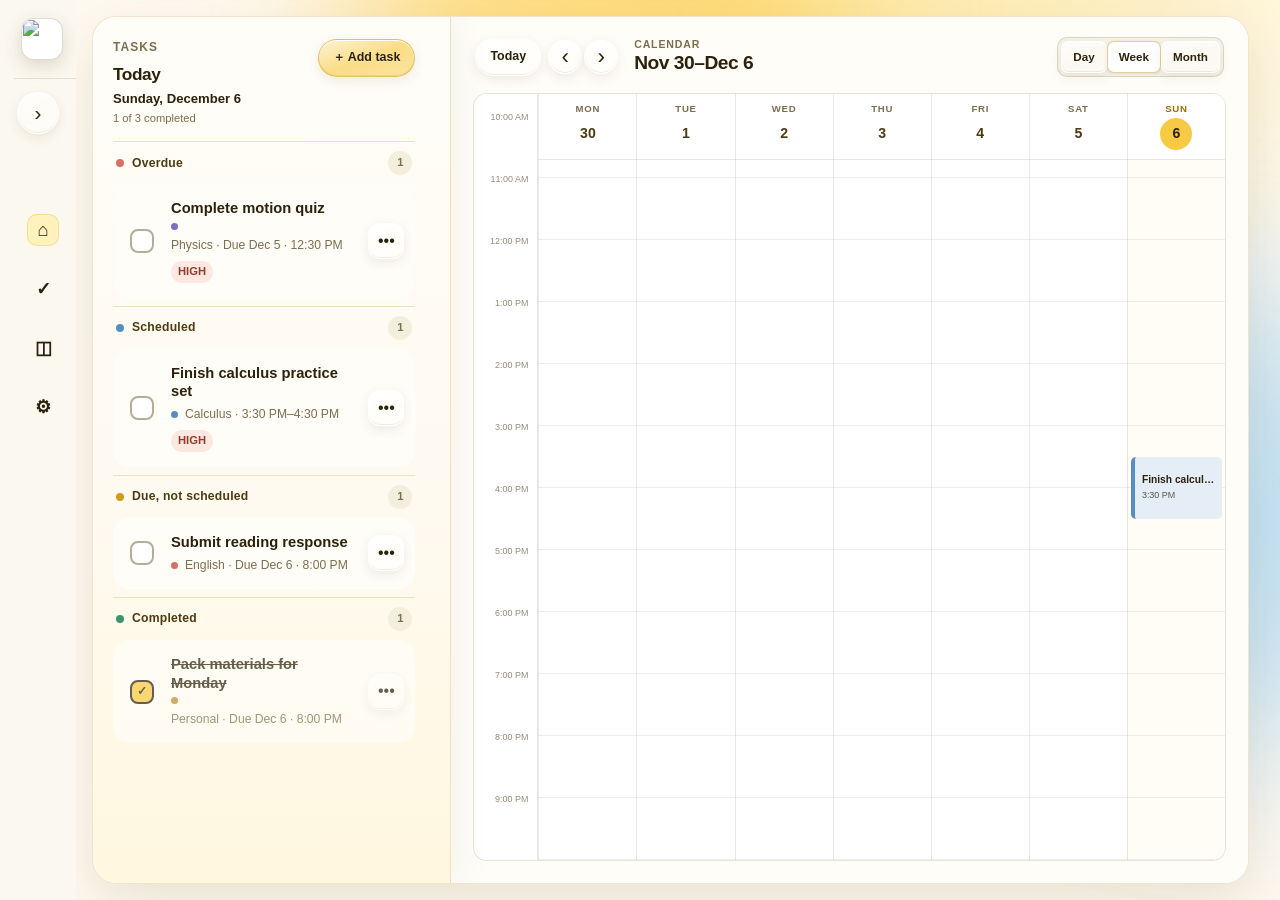
==== commit 56c51d53: "Merge f3449f65309b8d7c5e25a64284bc4960145861ed into 23a3ba79a862ce3d2857a40d807f67a72517ba94" ====
--- a/landing/index.html
+++ b/landing/index.html
@@ -6,33 +6,34 @@
     <meta name="description" content="DuckPlan is a calm, task-first student planner that keeps deadlines and study time together." />
     <meta name="theme-color" content="#f8c943" />
     <link rel="icon" type="image/png" href="./assets/duckplan-mascot-v8.png" />
-    <link rel="stylesheet" href="./styles.css" />
+    <link rel="stylesheet" href="./styles.css?v=calendar-drag-1" />
     <title>DuckPlan | Tasks and time together</title>
   </head>
-  <body>
+  <body class="planner-glass">
     <div class="app-shell unified-shell">
       <aside class="sidebar" id="planner-sidebar">
         <a class="brand" href="#home" data-go="home" aria-label="DuckPlan home"><span class="brand-mark"><img src="./assets/duckplan-mascot-v8.png" alt="" /></span><span>DuckPlan</span></a>
-        <button class="drawer-close" type="button" aria-label="Close navigation">×</button>
+        <p class="sidebar-section-label">Planner</p>
         <nav class="primary-nav" aria-label="Planner navigation">
           <button class="nav-item active" type="button" data-view="home"><span class="nav-icon" aria-hidden="true">⌂</span><span>Home</span></button>
           <button class="nav-item" type="button" data-view="tasks"><span class="nav-icon" aria-hidden="true">✓</span><span>All tasks</span><span class="nav-count" id="task-count">0</span></button>
           <button class="nav-item" type="button" data-view="classes"><span class="nav-icon" aria-hidden="true">◫</span><span>Classes</span></button>
           <button class="nav-item" type="button" data-view="settings"><span class="nav-icon" aria-hidden="true">⚙</span><span>Settings</span></button>
         </nav>
-        <section class="sync-card" aria-label="Axis connection status"><div class="sync-icon" aria-hidden="true">↻</div><div><p class="sync-title">Axis sync</p><p class="sync-copy">Not connected</p></div><button type="button" id="sync-info" aria-label="Set up Axis sync">↻</button></section>
+        <section class="sync-card" aria-label="Axis connection status"><div class="sync-icon" aria-hidden="true">↻</div><div><p class="sync-title">Axis sync</p><p class="sync-copy">Prototype mode</p></div><button type="button" id="sync-info" aria-label="Learn about Axis sync">i</button></section>
         <div class="sidebar-spacer"></div>
         <button class="profile-card" type="button" data-go="settings" aria-label="Open Bobby's settings"><span class="avatar" aria-hidden="true">BZ</span><span><strong>Bobby</strong><small>Student account</small></span><span aria-hidden="true">›</span></button>
       </aside>
+      <div class="sidebar-toggle-dock"><button class="sidebar-edge-toggle" type="button" data-open-navigation aria-label="Open navigation" aria-controls="planner-sidebar" aria-expanded="false"><span data-sidebar-glyph aria-hidden="true">›</span></button></div>
       <button class="sidebar-scrim" type="button" aria-label="Close navigation" tabindex="-1" hidden></button>
 
       <main class="workspace unified-workspace">
         <header class="topbar compact-topbar">
-          <div class="topbar-title"><a class="nav-open-button topbar-nav-open-button" data-open-navigation aria-label="Open navigation" aria-controls="planner-sidebar" href="#planner-sidebar">☰</a><div><p class="eyebrow" id="page-eyebrow">Task-first planner</p><h1 id="page-title">Home</h1></div></div>
+          <div class="topbar-title"><div><p class="eyebrow" id="page-eyebrow">Task-first planner</p><h1 id="page-title">Home</h1></div></div>
           <div class="topbar-actions">
             <label class="search-box"><span aria-hidden="true">⌕</span><span class="sr-only">Search tasks</span><input id="global-search" type="search" placeholder="Search your planner" autocomplete="off" /></label>
-            <button class="icon-button" type="button" id="notification-button" aria-label="Notifications"><span aria-hidden="true">♢</span><span class="notification-dot"></span></button>
-            <button class="primary-button" type="button" id="open-task-modal" data-fur-button>＋ Add task</button>
+            <button class="icon-button" type="button" id="notification-button" aria-label="Open deadline reminder settings" title="Deadline reminders"><span aria-hidden="true">◷</span></button>
+            <button class="primary-button" type="button" id="open-task-modal">＋ Add task</button>
           </div>
         </header>
 
@@ -42,59 +43,102 @@
             <div class="completion-ring" id="completion-ring" aria-label="Daily completion"><strong id="completion-percent">0%</strong><span>done</span></div>
           </header>
           <div class="planner-workspace">
-            <section class="panel daily-panel" aria-labelledby="daily-plan-heading">
-              <div class="panel-heading"><div><p class="section-kicker">Tasks</p><h2 id="daily-plan-heading">Today</h2><p class="panel-date" id="daily-panel-date"></p><p class="panel-progress" id="daily-panel-progress"></p></div><a class="nav-open-button home-nav-open-button" data-open-navigation aria-label="Open navigation" aria-controls="planner-sidebar" href="#planner-sidebar">☰</a><button type="button" class="secondary-button compact-button" id="plan-selected-date">＋ Add task</button></div>
+            <aside class="panel daily-panel task-sidebar-panel" id="daily-task-panel" aria-labelledby="daily-plan-heading">
+              <div class="panel-heading"><div class="task-sidebar-heading"><button class="nav-open-button task-sidebar-menu-button" type="button" data-open-navigation aria-label="Open navigation" aria-controls="planner-sidebar" aria-expanded="false"><span aria-hidden="true">☰</span></button><div><p class="section-kicker">Tasks</p><h2 id="daily-plan-heading">Today</h2><p class="panel-date" id="daily-panel-date"></p><p class="panel-progress" id="daily-panel-progress"></p></div></div><button type="button" class="secondary-button compact-button" id="plan-selected-date">＋ Add task</button><button type="button" class="task-panel-close-button" data-close-task-panel aria-label="Close tasks">×</button></div>
               <div class="task-section overdue-section" id="overdue-section"><button class="task-section-heading" type="button" aria-expanded="true" data-collapse="overdue"><span><span class="status-dot overdue-dot"></span>Overdue</span><strong id="overdue-count">0</strong></button><div class="daily-task-list" id="overdue-task-list"></div></div>
               <div class="task-section"><div class="task-section-heading static"><span><span class="status-dot scheduled-dot"></span>Scheduled</span><strong id="scheduled-count">0</strong></div><div class="daily-task-list" id="scheduled-task-list"></div></div>
               <div class="task-section"><div class="task-section-heading static"><span><span class="status-dot due-dot"></span>Due, not scheduled</span><strong id="unscheduled-count">0</strong></div><div class="daily-task-list" id="unscheduled-task-list"></div></div>
               <div class="task-section completed-section"><button class="task-section-heading" type="button" aria-expanded="true" data-collapse="completed"><span><span class="status-dot completed-dot"></span>Completed</span><strong id="completed-count">0</strong></button><div class="daily-task-list" id="completed-task-list"></div></div>
               <div class="daily-empty" id="daily-empty" hidden><img src="./assets/duckplan-mascot-v8.png" alt="" /><h3>Clear day ahead.</h3><p>Click a calendar slot or plan a task when you are ready.</p></div>
-            </section>
-            <section class="panel unified-calendar-panel" aria-labelledby="calendar-heading">
+            </aside>
+            <section class="panel unified-calendar-panel calendar-main-panel" aria-labelledby="calendar-heading">
               <div class="calendar-toolbar">
-                <div><p class="section-kicker">Schedule</p><h2 id="calendar-heading">Calendar</h2><p class="calendar-range" id="calendar-range"></p></div>
+                <div class="calendar-toolbar-primary">
+                  <button class="nav-open-button calendar-nav-button" type="button" data-open-navigation aria-label="Open navigation" aria-controls="planner-sidebar" aria-expanded="false"><span aria-hidden="true">☰</span></button>
+                  <button type="button" class="secondary-button compact-button calendar-today-button" id="calendar-today">Today</button>
+                  <div class="calendar-stepper" aria-label="Move calendar"><button type="button" id="calendar-previous" aria-label="Previous period"><span aria-hidden="true">‹</span></button><button type="button" id="calendar-next" aria-label="Next period"><span aria-hidden="true">›</span></button></div>
+                  <div class="calendar-title-copy"><h2 id="calendar-heading">Calendar</h2><p class="calendar-range" id="calendar-range"></p></div>
+                </div>
                 <div class="calendar-toolbar-actions">
-                  <button type="button" class="secondary-button compact-button" id="calendar-today">Today</button>
-                  <div class="calendar-stepper" aria-label="Move calendar"><button type="button" id="calendar-previous" aria-label="Previous period">←</button><button type="button" id="calendar-next" aria-label="Next period">→</button></div>
+                  <button type="button" class="secondary-button compact-button task-panel-toggle" id="toggle-task-panel" aria-controls="daily-task-panel" aria-expanded="false">Tasks</button>
                   <div class="view-switcher" role="group" aria-label="Calendar view"><button type="button" data-calendar-view="day" aria-pressed="false">Day</button><button type="button" data-calendar-view="week" aria-pressed="true">Week</button><button type="button" data-calendar-view="month" aria-pressed="false">Month</button></div>
                 </div>
               </div>
-              <div class="calendar-legend" aria-label="Calendar legend"><span><i class="legend-block"></i>Scheduled work</span><span><i class="legend-deadline"></i>Due deadline</span></div>
-              <div id="planner-calendar" class="planner-calendar" aria-live="polite"></div>
+              <p class="sr-only" id="calendar-status" role="status" aria-live="polite"></p>
+              <p class="sr-only" id="calendar-drag-instructions">Drag scheduled work to another day or time. Keyboard users can hold Alt and use the arrow keys to reschedule in 15-minute steps.</p>
+              <div id="planner-calendar" class="planner-calendar"></div>
             </section>
           </div>
+          <button class="task-panel-scrim" type="button" data-close-task-panel aria-label="Close tasks" hidden></button>
         </section>
 
         <section class="view" id="view-tasks" data-page-title="All tasks" data-eyebrow="Advanced task view"><section class="panel tasks-panel">
           <div class="panel-heading task-heading"><div><p class="section-kicker">Everything in one place</p><h2>All tasks</h2></div><div class="filter-row" role="group" aria-label="Filter tasks"><button class="filter-chip active" type="button" data-filter="all" aria-pressed="true">All</button><button class="filter-chip" type="button" data-filter="today" aria-pressed="false">Today</button><button class="filter-chip" type="button" data-filter="upcoming" aria-pressed="false">Upcoming</button><button class="filter-chip" type="button" data-filter="done" aria-pressed="false">Done</button></div></div>
           <div class="task-list expanded" id="all-task-list"></div><div class="empty-state" id="task-empty" hidden><img src="./assets/duckplan-mascot-v8.png" alt="" /><h3>Nothing here yet.</h3><p>Try another filter or add a new task.</p></div>
         </section></section>
-        <section class="view" id="view-classes" data-page-title="Classes" data-eyebrow="Keep every class sorted"><div class="classes-toolbar"><button type="button" class="secondary-button" id="add-class">＋ Add class</button></div><div class="class-grid" id="class-grid"></div></section>
+        <section class="view" id="view-classes" data-page-title="Classes" data-eyebrow="Keep every class sorted"><div class="class-grid" id="class-grid"></div></section>
         <section class="view" id="view-settings" data-page-title="Settings" data-eyebrow="Make DuckPlan yours"><section class="panel settings-panel">
-          <div class="settings-row"><div><h2>Axis connection</h2><p>Importing classes and assignments from your Axis calendar isn't available yet. Your tasks are saved in this browser.</p></div></div>
-          <div class="settings-row"><div><h2>Reminders</h2><p>Get a nudge before important assignments are due.</p></div><label class="switch"><input type="checkbox" checked /><span></span><span class="sr-only">Enable reminders</span></label></div>
-          <div class="settings-row"><div><h2>Interactive fur lab</h2><p>Inspect DuckPlan's approved procedural duck-down material.</p></div><a class="secondary-button" href="./fur-lab.html">Open material lab</a></div>
-          <div class="settings-row"><div><h2>Local demo data</h2><p>Reset the tasks and classes saved in this browser.</p></div><button type="button" class="secondary-button" id="reset-demo">Reset demo</button></div>
+          <div id="account-settings" class="settings-group"></div>
+          <div id="axis-settings" class="settings-group"></div>
+          <section class="settings-row" id="deadline-reminders" aria-labelledby="reminders-heading">
+            <div>
+              <h2 id="reminders-heading" tabindex="-1">Deadline reminders</h2>
+              <p>Set the default for tasks without a custom reminder. Deadlines without a time use 11:59 PM local time.</p>
+              <p class="notification-help">DuckPlan shows an in-app alert while you are using it. With permission, it can submit a device notification while this page remains open in the background. Closed-app, offline, and alarm delivery are not included yet.</p>
+              <p id="reminders-empty"></p>
+              <ul id="reminder-list"></ul>
+            </div>
+            <div class="reminder-options">
+              <label><input type="checkbox" id="reminders-enabled" /> Enable reminders by default</label>
+              <label for="reminder-lead">Remind me</label>
+              <select id="reminder-lead">
+                <option value="15">15 minutes before</option>
+                <option value="60">1 hour before</option>
+                <option value="1440">1 day before</option>
+              </select>
+              <div class="notification-permission">
+                <span>Device notifications</span>
+                <strong id="notification-permission-status" data-state="default" role="status" aria-live="polite" aria-atomic="true">Checking…</strong>
+              </div>
+              <button type="button" class="secondary-button notification-permission-button" id="enable-device-notifications" aria-describedby="notification-permission-help">Allow device notifications</button>
+              <small id="notification-permission-help" role="note">Your browser will ask before DuckPlan can notify you.</small>
+            </div>
+          </section>
+          <div class="settings-row"><div><h2>Interactive fur lab</h2><p>Saved fur checkpoint — available for future experiments.</p></div><a class="secondary-button" href="./fur-lab.html">Open material lab</a></div>
+          <div class="settings-row"><div><h2>Local demo data</h2><p>Reset tasks saved in this browser without affecting a signed-in account.</p></div><button type="button" class="secondary-button" id="reset-demo">Reset demo</button></div>
         </section></section>
       </main>
     </div>
 
-    <dialog class="task-modal" id="task-modal"><form method="dialog" id="task-form">
+    <dialog class="task-modal" id="task-modal" tabindex="-1" aria-labelledby="modal-title"><form method="dialog" id="task-form">
       <div class="modal-heading"><div><p class="section-kicker" id="modal-kicker">Plan your work</p><h2 id="modal-title">New task</h2></div><button class="close-button" type="button" id="close-task-modal" aria-label="Close">×</button></div>
       <label>Task name<input name="title" required maxlength="80" placeholder="What needs to get done?" /></label>
       <div class="form-grid"><label>Class<select name="classId"></select></label><label>Priority<select name="priority"><option>Medium</option><option>High</option><option>Low</option></select></label></div>
-      <fieldset class="form-section"><legend>Deadline</legend><p>When this must be finished.</p><div class="form-grid"><label>Due date<input name="dueDate" type="date" /></label><label>Due time<input name="dueTime" type="time" /></label></div></fieldset>
+      <fieldset class="form-section">
+        <legend>Deadline</legend>
+        <p>When this must be finished. Reminders need a due date. Device notifications require permission and are only submitted while DuckPlan remains open.</p>
+        <div class="form-grid">
+          <label>Due date<input name="dueDate" type="date" /></label>
+          <label>Due time<input name="dueTime" type="time" /></label>
+          <label>Deadline reminder<select name="reminderChoice">
+            <option value="default">Use Settings default</option>
+            <option value="off">No reminder</option>
+            <option value="15">15 minutes before</option>
+            <option value="60">1 hour before</option>
+            <option value="1440">1 day before</option>
+          </select></label>
+        </div>
+      </fieldset>
       <fieldset class="form-section"><legend>Scheduled work</legend><p>When you plan to work on it. This is independent from the deadline.</p><div class="form-grid schedule-grid"><label>Work date<input name="scheduledDate" type="date" /></label><label>Start time<input name="scheduledTime" type="time" /></label><label>Duration<select name="durationMinutes"><option value="30">30 min</option><option value="45" selected>45 min</option><option value="60">1 hour</option><option value="90">1.5 hours</option><option value="120">2 hours</option></select></label></div></fieldset>
+      <fieldset class="form-section">
+        <legend>Actual time spent</legend>
+        <p>Log the total time you worked on this task. It saves on this device.</p>
+        <label>Minutes spent<input name="actualMinutes" type="number" min="0" max="10080" step="1" inputmode="numeric" /></label>
+        <p id="class-time-estimate">Class average becomes available when shared Axis assignment data is connected.</p>
+      </fieldset>
       <div class="modal-actions"><button class="danger-button" type="button" id="delete-task" hidden>Delete</button><span class="modal-spacer"></span><button class="secondary-button" type="button" id="cancel-task">Cancel</button><button class="primary-button" type="submit" id="save-task">Add to DuckPlan</button></div>
     </form></dialog>
-    <dialog class="task-modal class-modal" id="class-modal"><form method="dialog" id="class-form">
-      <div class="modal-heading"><div><p class="section-kicker">Classes</p><h2 id="class-modal-title">New class</h2></div><button class="close-button" type="button" id="close-class-modal" aria-label="Close">×</button></div>
-      <label>Class name<input name="name" required maxlength="120" placeholder="Physics I (AP)" /></label>
-      <div class="form-grid"><label>Teacher<input name="teacher" maxlength="80" placeholder="Dr. Shah" /></label><label>Period<input name="period" maxlength="40" placeholder="Period 5" /></label></div>
-      <div class="form-grid"><label>Short label<input name="code" maxlength="3" placeholder="P" /></label><label>Color<input name="color" type="color" value="#538fc5" /></label></div>
-      <div class="modal-actions"><button class="danger-button" type="button" id="archive-class" hidden>Archive</button><span class="modal-spacer"></span><button class="secondary-button" type="button" id="cancel-class">Cancel</button><button class="primary-button" type="submit">Save class</button></div>
-    </form></dialog>
-    <div class="toast" id="toast" role="status" aria-live="polite"></div>
-    <script src="./planner-model.js"></script><script src="./ical-parser.js"></script><script src="./planner-store.js?v=20261104-local-1"></script><script src="./fur-material.js"></script><script src="./button-interactions.js"></script><script src="./app.js?v=20261104-local-1"></script>
+    <div class="toast" id="toast" role="status" aria-live="polite"><span id="toast-message"></span><button type="button" id="toast-action" hidden></button></div>
+    <script src="./planner-model.js"></script><script src="./planner-ui.js?v=calendar-drag-1"></script><script src="./ical-parser.js"></script><script src="./cloud-config.js"></script><script src="./planner-store.js?v=20261106-glass-1"></script><script src="./reminder-domain.js?v=2"></script><script src="./reminder-ledger.js?v=2"></script><script src="./browser-notifications.js?v=2"></script><script src="./motion-tokens.js?v=staged-1"></script><script src="./button-interactions.js?v=motion-1"></script><script src="./popup-motion.js?v=reverse-1"></script><script src="./app.js?v=20261106-glass-1"></script>
   </body>
 </html>
--- a/landing/styles.css
+++ b/landing/styles.css
@@ -74,6 +74,38 @@
 .fur-button-silhouette.fur-static-fallback { color: var(--ink-deep) !important; background: var(--yellow) !important; }
 .fur-button-silhouette.fur-static-fallback > :not(.fur-canvas) { color: inherit !important; }
 .sr-only { position: absolute; width: 1px; height: 1px; padding: 0; margin: -1px; overflow: hidden; clip: rect(0, 0, 0, 0); white-space: nowrap; border: 0; }
+.material-transition-layer { position:fixed; z-index:35; overflow:hidden; pointer-events:none; contain:layout paint; }
+.material-outgoing,.material-fold-band { position:absolute; inset:0; pointer-events:none; }
+.material-outgoing { overflow:hidden; background:var(--canvas); }
+.material-outgoing .view { animation:none!important; }
+.material-fold-band { mix-blend-mode:multiply; }
+.fur-morph-outgoing { border-radius:0!important; }
+.fur-sheet-canvas { position:absolute;inset:0;width:100%;height:100%;pointer-events:none; }
+.sheet-example { overflow-anchor:none; min-height:360px;padding:26px;border:1px solid #dfcf9d;border-radius:20px;background:#fff9e8; }
+.sheet-example.destination {background:#ecf5fa;border-color:#c9dce6;}
+.sheet-example-heading {display:flex;justify-content:space-between;align-items:center;gap:14px;}
+.sheet-example-heading h3 {font-size:1.5rem;margin:6px 0 24px;}
+.sheet-example-cards {display:grid;grid-template-columns:repeat(3,1fr);gap:18px;}
+.sheet-example-cards article {padding:24px 18px;border-radius:14px;background:white;border-left:4px solid #ddb546;box-shadow:var(--shadow);}
+.sheet-example.destination .sheet-example-cards {grid-template-columns:1fr;gap:9px;}
+.sheet-example.destination .sheet-example-cards article {padding:12px 18px;display:flex;justify-content:space-between;gap:12px;border-left-color:#538fc5;}
+.sheet-example.destination .sheet-example-cards p {margin:0;}
+@media(max-width:700px){.sheet-example-cards{grid-template-columns:1fr;}.sheet-example-heading{flex-wrap:wrap;}.sheet-example.destination .sheet-example-cards article{display:block;}}
+.wave-lab { margin-top:28px; padding:26px; border:1px solid var(--line);border-radius:24px;background:var(--card); }
+.wave-controls { display:grid;grid-template-columns:repeat(auto-fit,minmax(210px,1fr));gap:18px;margin:24px 0; }
+.wave-controls label { display:grid;gap:8px;font-size:.85rem; }
+.wave-controls input { width:100%; }
+.wave-demo-actions { display:flex; flex-wrap:wrap;gap:24px; margin:26px 0; }
+.wave-demo-actions button { min-width:140px; }
+.wave-demo-shell { display:grid;grid-template-columns:130px minmax(0,1fr);gap:16px; }
+.wave-demo-nav { display:flex;flex-direction:column;gap:22px;padding:16px 8px;background:#fff7d7;border-radius:18px; }
+.wave-demo-workspace { height:300px;overflow:auto;padding:22px;border-radius:18px;background:#fffaf0;border:1px solid var(--line); }
+.wave-demo-days { display:grid;grid-template-columns:repeat(7,1fr);gap:5px; }
+.wave-demo-days span { padding:35px 4px;background:#f8eab5;border-radius:8px;text-align:center; }
+.wave-metrics { display:block;margin-top:20px;font:12px/1.6 ui-monospace,monospace;overflow-wrap:anywhere; }
+@media(max-width:700px) {
+ .wave-demo-shell {grid-template-columns:1fr;}.wave-demo-nav{flex-direction:row;}
+}
 
 .app-shell { position: relative; z-index: 1; display: grid; min-height: 100vh; grid-template-columns: 238px minmax(0, 1fr); }
 .sidebar {
@@ -411,7 +443,7 @@
 .task-section.is-empty:not(.overdue-section):not(.completed-section) { display: none; }
 .daily-task-list { display: grid; gap: 8px; padding-bottom: 12px; }
 .daily-task-card, .all-task-row { position: relative; display: grid; align-items: center; gap: 7px; border: 1px solid transparent; border-radius: 16px; background: #fffdf8; transition: border-color 150ms ease, background-color 150ms ease, box-shadow 150ms ease; }
-.daily-task-card { grid-template-columns: auto 40px minmax(0, 1fr) 40px; min-height: 72px; padding: 8px 7px; box-shadow: inset 3px 0 0 var(--course-color); }
+.daily-task-card { grid-template-columns: auto 40px minmax(0, 1fr) 40px; min-height: 72px; padding: 8px 7px; }
 .daily-task-card:not(:has(.task-time)) { grid-template-columns: 40px minmax(0, 1fr) 40px; }
 .daily-task-card.selected, .all-task-row.selected { border-color: var(--course-color); background: var(--course-soft); box-shadow: 0 0 0 3px color-mix(in srgb, var(--course-color) 18%, transparent); }
 .daily-task-card.completed { opacity: .72; }
@@ -426,52 +458,61 @@
 .all-task-row { grid-template-columns: 44px minmax(0,1fr) 120px 40px; min-height: 78px; padding: 8px 5px; border-top-color: var(--line); border-radius: 0; }
 
 .unified-calendar-panel { min-width: 0; padding: 20px; overflow: hidden; }
-.calendar-toolbar { display: flex; align-items: flex-start; justify-content: space-between; gap: 16px; }
-.calendar-toolbar h2 { margin: 0; font-size: 1.08rem; }
-.calendar-range { margin: 5px 0 0; color: var(--muted); font-size: .78rem; }
-.calendar-toolbar-actions { display: flex; align-items: center; flex-wrap: wrap; justify-content: flex-end; gap: 8px; }
-.calendar-stepper, .view-switcher { display: inline-flex; padding: 3px; border: 1px solid var(--line); border-radius: 13px; background: #fffaf0; }
-.calendar-stepper button, .view-switcher button { min-height: 32px; padding: 0 10px; border: 0; border-radius: 9px; color: var(--muted); background: transparent; font-size: .74rem; font-weight: 750; cursor: pointer; }
-.calendar-stepper button { width: 34px; padding: 0; font-size: 1rem; }
-.view-switcher button[aria-pressed="true"] { color: var(--ink-deep); background: white; box-shadow: 0 3px 10px rgba(74,52,10,.12); }
-.calendar-legend { display: flex; gap: 16px; margin: 16px 0 10px; color: var(--muted); font-size: .68rem; }
-.calendar-legend span { display: inline-flex; align-items: center; gap: 6px; }
-.calendar-legend i { display: inline-block; width: 13px; height: 8px; border-radius: 3px; }
-.legend-block { background: #dfeaf5; border-left: 3px solid #538fc5; }.legend-deadline { background: transparent; border: 1px dashed #d39c16; }
-.planner-calendar { min-width: 0; overflow: auto; border: 1px solid var(--line); border-radius: 18px; background: rgba(255,253,248,.82); }
-.timeline-calendar { display: grid; min-width: 650px; grid-template-columns: 58px minmax(0,1fr); grid-template-rows: 56px auto auto; }
+.calendar-toolbar { display: flex; min-height: 58px; align-items: center; justify-content: space-between; gap: 20px; padding: 0 2px 14px; }
+.calendar-toolbar-primary { display: flex; min-width: 0; align-items: center; gap: 7px; }
+.calendar-title-copy { min-width: 0; margin-left: 9px; }
+.calendar-title-copy h2 { margin: 0 0 1px; color: var(--muted); font-size: .66rem; font-weight: 800; letter-spacing: .08em; line-height: 1; text-transform: uppercase; }
+.calendar-range { margin: 0; overflow: hidden; color: var(--ink-deep); font-size: clamp(1rem,1.5vw,1.28rem); font-weight: 760; letter-spacing: -.025em; line-height: 1.25; text-overflow: ellipsis; white-space: nowrap; }
+.calendar-today-button { min-width: 64px; border-color: rgba(103,82,38,.22); background: transparent; box-shadow: none; }
+.calendar-toolbar-actions { display: flex; flex: 0 0 auto; align-items: center; justify-content: flex-end; gap: 8px; }
+.calendar-stepper { display: inline-flex; gap: 2px; }
+.calendar-stepper button { display: grid; width: 34px; height: 34px; place-items: center; padding: 0; border: 0; border-radius: 50%; color: var(--muted); background: transparent; font-size: 1.4rem; line-height: 1; cursor: pointer; }
+.calendar-stepper button:hover { color: var(--ink-deep); background: var(--yellow-soft); }
+.view-switcher { display: inline-flex; padding: 3px; border: 1px solid rgba(103,82,38,.18); border-radius: 10px; background: #f7f3e9; }
+.view-switcher button { min-height: 32px; padding: 0 11px; border: 0; border-radius: 7px; color: var(--muted); background: transparent; font-size: .73rem; font-weight: 760; cursor: pointer; }
+.view-switcher button[aria-pressed="true"] { color: var(--ink-deep); background: #fff; box-shadow: 0 1px 4px rgba(74,52,10,.12); }
+.planner-calendar { min-width: 0; overflow: auto; border: 1px solid rgba(103,82,38,.16); border-radius: 14px; background: #fff; }
+.timeline-calendar { display: grid; min-width: 650px; grid-template-columns: 64px minmax(0,1fr); grid-template-rows: 66px auto auto; }
 .day-view .timeline-calendar { min-width: 420px; }
-.timeline-corner, .timeline-deadline-label { display: grid; place-items: center; border-right: 1px solid var(--line); color: var(--muted); font-size: .62rem; font-weight: 800; text-transform: uppercase; }
-.timeline-corner { border-bottom: 1px solid var(--line); }
+.timeline-corner, .timeline-deadline-label { display: grid; place-items: center; border-right: 1px solid rgba(103,82,38,.13); color: var(--muted); font-size: .58rem; font-weight: 800; letter-spacing: .05em; text-transform: uppercase; }
+.timeline-corner { border-bottom: 1px solid rgba(103,82,38,.13); }
 .timeline-days, .timeline-deadlines, .timeline-columns { display: grid; grid-template-columns: repeat(var(--day-count), minmax(76px,1fr)); }
-.timeline-days { position: sticky; top: 0; z-index: 5; border-bottom: 1px solid var(--line); background: rgba(255,253,248,.94); backdrop-filter: blur(14px); }
-.calendar-date-button { display: flex; min-height: 56px; align-items: center; justify-content: center; gap: 7px; border: 0; border-left: 1px solid var(--line); background: transparent; cursor: pointer; }
-.calendar-date-button span { color: var(--muted); font-size: .66rem; font-weight: 800; text-transform: uppercase; }
-.calendar-date-button strong { display: grid; width: 29px; height: 29px; place-items: center; border-radius: 50%; font-size: .82rem; }
+.timeline-days { position: sticky; top: 0; z-index: 5; border-bottom: 1px solid rgba(103,82,38,.13); background: rgba(255,255,255,.96); backdrop-filter: blur(14px); }
+.calendar-date-button { display: flex; min-height: 66px; flex-direction: column; align-items: center; justify-content: center; gap: 4px; border: 0; border-left: 1px solid rgba(103,82,38,.13); background: transparent; cursor: pointer; }
+.calendar-date-button span { color: var(--muted); font-size: .6rem; font-weight: 800; letter-spacing: .08em; line-height: 1; text-transform: uppercase; }
+.calendar-date-button strong { display: grid; width: 32px; height: 32px; place-items: center; border-radius: 50%; color: var(--ink); font-size: .88rem; font-weight: 760; }
+.calendar-date-button.today span { color: #9a6c00; }
 .calendar-date-button.today strong { color: var(--ink-deep); background: var(--yellow); }
-.calendar-date-button.selected { background: #fff8db; }
-.timeline-deadline-label { min-height: 58px; border-bottom: 1px solid var(--line); }
-.timeline-deadlines { border-bottom: 1px solid var(--line); }
-.deadline-cell { min-height: 58px; padding: 5px; overflow: hidden; border-left: 1px solid var(--line); }
-.deadline-chip { display: flex; width: 100%; min-height: 21px; align-items: center; gap: 4px; margin: 2px 0; padding: 2px 4px; overflow: hidden; border: 1px dashed color-mix(in srgb, var(--course-color) 55%, white); border-radius: 6px; color: var(--ink); background: white; font-size: .59rem; font-weight: 700; text-align: left; text-overflow: ellipsis; white-space: nowrap; cursor: pointer; }
+.calendar-date-button.selected:not(.today) strong { background: var(--yellow-soft); box-shadow: inset 0 0 0 1px rgba(211,156,22,.28); }
+.timeline-deadline-label { min-height: 46px; border-bottom: 1px solid rgba(103,82,38,.13); }
+.timeline-deadlines { border-bottom: 1px solid rgba(103,82,38,.13); }
+.deadline-cell { min-height: 46px; padding: 4px 5px; overflow: hidden; border-left: 1px solid rgba(103,82,38,.13); }
+.deadline-chip { display: flex; width: 100%; min-height: 24px; align-items: center; gap: 5px; margin: 1px 0; padding: 3px 6px; overflow: hidden; border: 0; border-radius: 5px; color: var(--ink); background: color-mix(in srgb, var(--course-color) 11%, white); font-size: .6rem; font-weight: 720; text-align: left; text-overflow: ellipsis; white-space: nowrap; cursor: pointer; }
 .deadline-chip span { width: 5px; height: 5px; flex: 0 0 auto; border-radius: 50%; background: var(--course-color); }
 .deadline-chip.selected { outline: 2px solid var(--course-color); }
-.time-axis { display: grid; height: calc(15 * var(--hour-height)); grid-template-rows: repeat(15,var(--hour-height)); border-right: 1px solid var(--line); }
-.time-axis span { padding: 4px 6px; color: var(--muted); font-size: .58rem; text-align: right; transform: translateY(-9px); }
+.time-axis { display: grid; height: calc(15 * var(--hour-height)); grid-template-rows: repeat(15,var(--hour-height)); border-right: 1px solid rgba(103,82,38,.13); background: #fff; }
+.time-axis span { padding: 4px 9px 0 2px; color: #938a78; font-size: .56rem; font-variant-numeric: tabular-nums; text-align: right; transform: translateY(-9px); }
 .timeline-columns { position: relative; }
-.timeline-column { position: relative; height: var(--timeline-height); border-left: 1px solid var(--line); background: repeating-linear-gradient(to bottom, transparent 0, transparent calc(var(--hour-height) - 1px), var(--line) calc(var(--hour-height) - 1px), var(--line) var(--hour-height)); }
-.timeline-column.selected-day { background-color: rgba(255,244,195,.34); }
+.timeline-column { position: relative; height: var(--timeline-height); border-left: 1px solid rgba(103,82,38,.13); background: repeating-linear-gradient(to bottom, transparent 0, transparent calc(var(--hour-height) - 1px), rgba(103,82,38,.1) calc(var(--hour-height) - 1px), rgba(103,82,38,.1) var(--hour-height)); }
+.timeline-column.selected-day { background-color: rgba(255,245,203,.18); }
 .calendar-slot { display: block; width: 100%; height: var(--hour-height); padding: 0; border: 0; background: transparent; cursor: crosshair; }
-.calendar-slot:hover { background: rgba(248,201,67,.12); box-shadow: inset 0 0 0 1px rgba(211,156,22,.32); }
-.calendar-event-block { position: absolute; z-index: 2; min-height: 30px; overflow: hidden; padding: 5px 6px; border: 0; border-left: 3px solid var(--course-color); border-radius: 7px; color: var(--ink-deep); background: var(--course-soft); box-shadow: 0 3px 8px rgba(74,52,10,.09); text-align: left; cursor: pointer; }
+.calendar-slot:hover { background: rgba(248,201,67,.09); box-shadow: inset 0 0 0 1px rgba(211,156,22,.22); }
+.current-time-line { position: absolute; right: 0; left: 0; z-index: 3; height: 1px; pointer-events: none; background: #df5c4f; }
+.current-time-line span { position: absolute; top: -3.5px; left: -4px; width: 8px; height: 8px; border-radius: 50%; background: #df5c4f; }
+.calendar-event-block { position: absolute; z-index: 2; min-height: 30px; overflow: hidden; padding: 5px 7px; border: 0; border-left: 4px solid var(--course-color); border-radius: 5px; color: var(--ink-deep); background: color-mix(in srgb,var(--course-color) 15%,white); box-shadow: none; text-align: left; cursor: grab; touch-action: none; user-select: none; }
 .calendar-event-block strong, .calendar-event-block small { display: block; overflow: hidden; text-overflow: ellipsis; white-space: nowrap; }
-.calendar-event-block strong { font-size: .62rem; }.calendar-event-block small { margin-top: 2px; color: var(--muted); font-size: .56rem; }
-.calendar-event-block.selected { outline: 2px solid var(--course-color); outline-offset: 1px; box-shadow: 0 0 0 4px color-mix(in srgb,var(--course-color) 20%,transparent); }
+.calendar-event-block strong { font-size: .64rem; line-height: 1.25; }.calendar-event-block small { margin-top: 2px; color: color-mix(in srgb,var(--ink) 70%,var(--course-color)); font-size: .56rem; }
+.calendar-event-block.selected { outline: 2px solid var(--course-color); outline-offset: 1px; box-shadow: 0 0 0 3px color-mix(in srgb,var(--course-color) 16%,transparent); }
+.calendar-event-block:active { cursor: grabbing; }
+.calendar-event-block.is-drag-source { opacity: .26; transform: none !important; filter: saturate(.65); box-shadow: none !important; }
+.calendar-drag-ghost { position: fixed !important; z-index: 120; margin: 0; pointer-events: none; opacity: .97; transform: scale(1.025) !important; transform-origin: center; filter: saturate(1.08); box-shadow: 0 12px 26px rgba(54,43,20,.24), 0 0 0 2px color-mix(in srgb,var(--course-color) 30%,white) !important; cursor: grabbing; }
+.timeline-column.calendar-drop-target { background-color: rgba(255,241,180,.38); box-shadow: inset 0 0 0 2px rgba(211,156,22,.32); }
+body.is-calendar-dragging, body.is-calendar-dragging * { cursor: grabbing !important; user-select: none !important; }
 .month-calendar { min-width: 620px; }
 .month-weekdays, .month-grid { display: grid; grid-template-columns: repeat(7,1fr); }
-.month-weekdays span { padding: 10px; color: var(--muted); font-size: .66rem; font-weight: 800; text-align: center; text-transform: uppercase; }
-.month-day { display: grid; min-height: 100px; align-content: start; gap: 8px; padding: 9px; border: 0; border-top: 1px solid var(--line); border-left: 1px solid var(--line); background: transparent; text-align: left; cursor: pointer; }
-.month-day.outside { color: #a99f8c; background: rgba(244,239,225,.48); }.month-day.selected { background: #fff7d9; box-shadow: inset 0 0 0 2px #d6a323; }.month-day.today strong { display: grid; width: 26px; height: 26px; place-items: center; border-radius: 50%; background: var(--yellow); }
+.month-weekdays span { padding: 11px; color: var(--muted); font-size: .61rem; font-weight: 800; letter-spacing: .07em; text-align: center; text-transform: uppercase; }
+.month-day { display: grid; min-height: 100px; align-content: start; gap: 8px; padding: 9px; border: 0; border-top: 1px solid rgba(103,82,38,.13); border-left: 1px solid rgba(103,82,38,.13); background: transparent; text-align: left; cursor: pointer; }
+.month-day.outside { color: #a99f8c; background: rgba(244,239,225,.32); }.month-day.selected { background: #fff9e4; box-shadow: inset 0 0 0 1px rgba(211,156,22,.35); }.month-day.today strong { display: grid; width: 28px; height: 28px; place-items: center; border-radius: 50%; background: var(--yellow); }
 .month-day small { color: var(--muted); font-size: .62rem; }.month-dots { display: flex; flex-wrap: wrap; gap: 4px; }.month-dots i { width: 7px; height: 7px; border-radius: 50%; background: var(--course-color); }
 
 .task-modal { width: min(680px,calc(100% - 28px)); }
@@ -524,7 +565,8 @@
 @media (max-width: 700px) {
   .compact-topbar .topbar-title > div { display: none; }
   .compact-topbar { position: static; padding: 10px; border-radius: 18px; }
-  .calendar-toolbar { flex-direction: column; }
+  .calendar-toolbar { flex-direction: column; align-items: stretch; gap: 10px; }
+  .calendar-toolbar-primary { width: 100%; }
   .calendar-toolbar-actions { width: 100%; justify-content: flex-start; }
   .view-switcher { margin-left: auto; }
   .unified-calendar-panel, .daily-panel { padding: 15px; border-radius: 19px; }
@@ -544,12 +586,637 @@
   .calendar-event-block:hover { z-index: 4; filter: brightness(.96); transform: translateY(-1px); }
 }
 
-/* Settings and class editing */
-.settings-row p code { padding: 1px 5px; border-radius: 6px; background: #f6efd9; font-size: 0.8rem; }
-.settings-row button:disabled { opacity: 0.55; cursor: progress; }
-.classes-toolbar { display: flex; justify-content: flex-end; margin-bottom: 18px; }
-.class-modal { width: min(520px, calc(100% - 28px)); }
-.class-modal input[type="color"] { padding: 4px 6px; cursor: pointer; }
-@media (max-width: 760px) {
-}
-.settings-row[hidden] { display: none; }
+/* One stable viewport for navigation; destination content scrolls within it. */
+.unified-workspace,body[data-view="home"] .unified-workspace {height:100dvh;min-height:0;max-height:100dvh;overflow:auto;overflow-anchor:none;scrollbar-gutter:stable;}
+.sheet-example {height:420px;min-height:420px;overflow:auto;scrollbar-gutter:stable;}
+@media(max-width:700px){.sheet-example{height:640px;min-height:640px;}}
+.sheet-registration {font:11px/1.5 ui-monospace,monospace;white-space:pre-wrap;max-height:190px;overflow:auto;}
+/* Metrics update without pushing the inspection workspace around. */
+.fur-lab-body {overflow-anchor:none;}
+.fur-lab-body .wave-metrics {height:96px;overflow:auto;}
+@media(max-width:700px){.fur-lab-body .wave-metrics{height:180px;}}
+
+/* Planner glass controls. Fur stays in the dedicated labs, not the planner. */
+.planner-glass .glass-button {
+  --glass-tint: rgba(255,255,255,.4);
+  position: relative;
+  isolation: isolate;
+  overflow: hidden;
+  color: var(--ink-deep);
+  border: 1px solid rgba(255,255,255,.92);
+  background: linear-gradient(160deg,rgba(255,255,255,.7),rgba(255,255,255,.12) 52%,rgba(255,255,255,.3)), var(--glass-tint);
+  box-shadow: inset 0 1px 0 rgba(255,255,255,.98), inset 0 -1px 0 rgba(142,111,41,.12), 0 4px 12px rgba(74,52,10,.09);
+  -webkit-backdrop-filter: blur(12px) saturate(135%);
+  backdrop-filter: blur(12px) saturate(135%);
+  text-shadow: 0 1px 0 rgba(255,255,255,.35);
+  transition: transform 140ms ease, box-shadow 140ms ease, border-color 140ms ease, filter 140ms ease;
+}
+.planner-glass .drawer-close.glass-button { position: absolute; }
+.planner-glass :is(.primary-button,.dark-button,#plan-selected-date).glass-button { --glass-tint: rgba(248,201,67,.72); border-color: rgba(204,157,24,.5); }
+.planner-glass .danger-button.glass-button { --glass-tint: rgba(255,224,215,.72); color: #872e21; }
+.planner-glass :is(.nav-item.active,[aria-pressed="true"],.filter-chip.active).glass-button { --glass-tint: rgba(255,224,116,.7); border-color: rgba(188,139,9,.42); }
+.planner-glass .glass-button::after {
+  content: "";
+  position: absolute;
+  inset: 0;
+  border-radius: inherit;
+  background: radial-gradient(circle at var(--glass-x,50%) var(--glass-y,50%),rgba(255,255,255,.85),rgba(255,255,255,.12) 50%,transparent 75%);
+  opacity: 0;
+  pointer-events: none;
+}
+@media (hover:hover) {
+  .planner-glass .glass-button:not(:disabled):not([aria-disabled="true"]):hover {
+    transform: translateY(-1px);
+    filter: brightness(1.035);
+    border-color: rgba(255,255,255,1);
+    box-shadow: inset 0 1px 0 white, inset 0 -1px 0 rgba(142,111,41,.1), 0 7px 18px rgba(74,52,10,.14);
+  }
+}
+.planner-glass .glass-button:not(:disabled):not([aria-disabled="true"]):is(:active,.interaction-pressed) {
+  transform: scale(.975);
+  filter: brightness(.96);
+  box-shadow: inset 0 2px 5px rgba(74,52,10,.16), 0 1px 4px rgba(74,52,10,.08);
+  transition-duration: 65ms;
+}
+.planner-glass .glass-button.interaction-pressed::after { opacity: .45; }
+.planner-glass .glass-button.interaction-released:not(:disabled):not([aria-disabled="true"]) { animation: glass-release 360ms ease-out; }
+.planner-glass .glass-button.interaction-released:not(:disabled):not([aria-disabled="true"])::after { animation: glass-light-release 360ms ease-out; }
+@keyframes glass-release { from { transform: scale(.975); } 55% { transform: scale(1.012); } to { transform: none; } }
+@keyframes glass-light-release { from { opacity: .65; } to { opacity: 0; } }
+.planner-glass .glass-button:focus-visible { outline: 3px solid #8c5b00; outline-offset: 3px; }
+.planner-glass .glass-button:is(:disabled,[aria-disabled="true"]) { opacity: .45; filter: none; transform: none; animation: none; cursor: not-allowed; }
+.planner-glass .glass-button:is(:disabled,[aria-disabled="true"])::after { display: none; }
+@supports not ((backdrop-filter:blur(1px)) or (-webkit-backdrop-filter:blur(1px))) {
+  .planner-glass .glass-button { background-color: #fff9e6; }
+}
+@media (prefers-reduced-transparency:reduce), (prefers-contrast:more) {
+  .planner-glass .glass-button { background: #fffdf7; -webkit-backdrop-filter:none; backdrop-filter:none; border-color:#aa9567; }
+  .planner-glass :is(.primary-button,.dark-button,.nav-item.active,[aria-pressed="true"]).glass-button { background: #f8d568; }
+}
+@media (prefers-reduced-motion:reduce) {
+  .planner-glass .glass-button:not(:disabled):is(:hover,:active,.interaction-pressed,.interaction-released) { transform:none !important; animation:none !important; }
+  .planner-glass .glass-button.interaction-released::after { animation:none !important; opacity:.32; }
+}
+@media (forced-colors:active) {
+  .planner-glass .glass-button { color:ButtonText; background:ButtonFace; border:1px solid ButtonText; box-shadow:none; text-shadow:none; -webkit-backdrop-filter:none; backdrop-filter:none; }
+  .planner-glass .glass-button::after { display:none; }
+}
+
+/* Only popout dialogs expand from their launcher; the sidebar keeps its slide. */
+.planner-glass .task-modal { transform-origin: center; }
+.planner-glass .view { animation: none; }
+.planner-glass .task-modal[data-popup-motion="opening"]::backdrop { animation: popup-backdrop-in 320ms ease-out both; }
+.planner-glass .task-modal[data-popup-motion="closing"]::backdrop { animation: popup-backdrop-out 220ms ease-in both; }
+@keyframes popup-backdrop-in { from { opacity:0; } to { opacity:1; } }
+@keyframes popup-backdrop-out { from { opacity:1; } to { opacity:0; } }
+
+/* Navigation and content share one layout plane: reveal a track, reflow content. */
+.planner-glass .unified-shell {
+  --sidebar-width: 268px;
+  --sidebar-rail-width: 76px;
+  display: grid;
+  grid-template-columns: 0px minmax(0,1fr);
+  height: 100dvh;
+  min-height: 0;
+  overflow: hidden;
+  transition: grid-template-columns 220ms cubic-bezier(.2,.8,.2,1);
+}
+.planner-glass.sidebar-open .unified-shell { grid-template-columns: var(--sidebar-width) minmax(0,1fr); }
+.planner-glass .unified-shell .sidebar {
+  position: relative;
+  grid-column: 1;
+  grid-row: 1;
+  top: auto;
+  bottom: auto;
+  width: var(--sidebar-width);
+  min-width: 0;
+  height: 100dvh;
+  overflow-y: auto;
+  z-index: 1;
+  transform: translateX(-100%);
+  box-shadow: none;
+}
+.planner-glass.sidebar-open .unified-shell .sidebar { transform: translateX(0); }
+.planner-glass .unified-workspace {
+  grid-column: 2;
+  grid-row: 1;
+  position: relative;
+  z-index: 1;
+  width: 100%;
+  max-width: none;
+  container: planner / inline-size;
+}
+.planner-glass .sidebar-scrim { display: none; }
+.planner-glass[data-view="home"] .planner-workspace { grid-template-columns: minmax(300px,.76fr) minmax(0,1.24fr); }
+@container planner (max-width: 900px) {
+  .planner-glass[data-view="home"] #view-home, .planner-glass[data-view="home"] .planner-workspace { height: auto; }
+  .planner-glass[data-view="home"] .planner-workspace { grid-template-columns: minmax(0,1fr); }
+  .planner-glass[data-view="home"] .daily-panel { height: auto; min-height: min(760px,calc(100dvh - 24px)); }
+  .planner-glass[data-view="home"] .unified-calendar-panel { height: auto; min-height: 820px; }
+}
+@container planner (max-width: 700px) {
+  .compact-topbar { flex-wrap: wrap; gap: 12px; }
+  .topbar-actions { width: 100%; min-width: 0; flex-wrap: wrap; }
+  .search-box { min-width: 0; flex: 1; }
+  .class-grid { grid-template-columns: minmax(0,1fr); }
+  .panel-heading { flex-wrap: wrap; }
+}
+@media (max-width:650px) {
+  .planner-glass .unified-shell { --sidebar-width: 76px; }
+  .planner-glass .unified-shell .sidebar { padding: 16px 6px; }
+  .planner-glass .unified-shell .brand { margin: 0 auto 14px; gap: 0; }
+  .planner-glass .unified-shell .brand > span:last-child { display: none; }
+  .planner-glass .drawer-close.glass-button { position: static; flex-shrink: 0; min-height: 44px; width: 44px; margin: 0 auto 14px; }
+  .planner-glass .unified-shell .nav-item { grid-template-columns: minmax(0,1fr); justify-items: center; gap: 4px; padding: 9px 3px; font-size: .6rem; text-align: center; }
+  .planner-glass .unified-shell .nav-count { position: absolute; right: 0; top: 0; min-width: 14px; padding: 1px 3px; font-size: .55rem; }
+  .planner-glass .unified-shell :is(.sync-card,.profile-card) { display: none; }
+  .planner-glass.sidebar-open .unified-workspace { padding-right: 8px; padding-left: 8px; }
+  .planner-glass.sidebar-open .daily-panel > .panel-heading { grid-template-columns: minmax(0,1fr) auto; }
+  .planner-glass.sidebar-open .home-nav-open-button { display: none; }
+}
+.planner-glass.sidebar-open .nav-open-button { display: none; }
+
+/* One gently damped response for the planner; no oscillation or layout overshoot. */
+:root { --motion-ease: cubic-bezier(.2,.8,.2,1); --motion-layout:480ms; --motion-control:240ms; --motion-press:80ms; --motion-release:400ms; --motion-popupOpen:240ms; --motion-popupClose:300ms; }
+.planner-glass :is(button,a.secondary-button,.switch span,.text-button > span,.progress-track span,.toast,.daily-task-card,.all-task-row) {
+  transition-timing-function: var(--motion-ease);
+  transition-duration: var(--motion-control);
+}
+.planner-glass .unified-shell,
+.planner-glass .unified-shell .sidebar { transition-duration:var(--motion-layout); transition-timing-function:var(--motion-ease); }
+.planner-glass .sidebar-toggle-dock {
+  position: fixed;
+  left: 17px;
+  top: 92px;
+  transform: none;
+  z-index: 12;
+  pointer-events: none;
+  transition: left var(--motion-layout) var(--motion-ease);
+}
+.planner-glass.sidebar-open .sidebar-toggle-dock { left: 17px; }
+.planner-glass .sidebar-edge-toggle.glass-button {
+  display: grid;
+  place-items: center;
+  width: 42px;
+  min-height: 42px;
+  padding: 0;
+  border-radius: 50%;
+  font-size: 1.3rem;
+  line-height: 1;
+  cursor: pointer;
+  pointer-events: auto;
+}
+.planner-glass.sidebar-open .sidebar-edge-toggle.glass-button { border-radius: 14px; }
+.planner-glass .sidebar-edge-toggle::before { content:"";position:absolute;inset:0 -8px;pointer-events:auto; }
+.planner-glass .glass-button:not(:disabled):not([aria-disabled="true"]):is(:active,.interaction-pressed) { transition-duration:var(--motion-press); }
+.planner-glass .interaction-released:not(.fur-material):not(.glass-button) { animation: control-settle var(--motion-release) var(--motion-ease); }
+.planner-glass .glass-button.interaction-released:not(:disabled):not([aria-disabled="true"]) { animation:glass-settle var(--motion-release) var(--motion-ease); }
+.planner-glass .glass-button.interaction-released:not(:disabled):not([aria-disabled="true"])::after { animation:glass-light-release var(--motion-release) var(--motion-ease); }
+@keyframes control-settle { from { transform:scale(.96); filter:brightness(.93); } to { transform:none; filter:none; } }
+@keyframes glass-settle { from { transform:scale(.975); } to { transform:none; } }
+.planner-glass .task-modal[data-popup-motion="opening"]::backdrop { animation:popup-backdrop-in var(--motion-popupOpen) var(--motion-ease) both; }
+.planner-glass .task-modal[data-popup-motion="closing"]::backdrop { animation:popup-backdrop-out var(--motion-popupClose) var(--motion-ease) both; }
+/* Navigation has its own edge handle, so headings no longer reserve a toggle slot. */
+.planner-glass[data-view="home"] .daily-panel > .panel-heading { grid-template-columns:minmax(0,1fr) auto; }
+@media (prefers-reduced-motion:reduce) {
+  .planner-glass .interaction-released:not(.fur-material),
+  .planner-glass .glass-button:not(:disabled):is(:hover,:active,.interaction-pressed,.interaction-released) { animation:none!important; transform:none!important; }
+  .planner-glass .glass-button.interaction-released::after { animation:none!important; opacity:.32; }
+}
+/* Extend the handle's transparent hit area without widening its visible tab. */
+.planner-glass .sidebar-edge-toggle.glass-button { overflow: visible; }
+.planner-glass .sidebar-edge-toggle::before { inset:0 -16px; }
+/* The destination uses the launcher's glass recipe, rather than an unrelated tint. */
+.planner-glass .task-modal form {
+  z-index: 1;
+  background-color: var(--popup-tint,rgba(248,201,67,.72));
+  background-image: var(--popup-sheen,linear-gradient(160deg,rgba(255,255,255,.7),rgba(255,255,255,.12) 52%,rgba(255,255,255,.3)));
+}
+.planner-glass .task-modal form::before { background: none; }
+.popup-morph-surface { font-family: inherit; }
+
+/* Use the same bounds for native modal, warm layout and the reserved shell.
+   Override the UA modal limits, which otherwise silently clamp by an extra 6–10px. */
+.planner-glass .task-modal { max-width:calc(100% - 28px); max-height:calc(100vh - 32px); max-height:calc(100dvh - 32px); }
+/* Warm only a closed form: it remains invisible, non-modal and outside input. */
+.planner-glass .task-modal[data-popup-preparing] {
+  display:block; position:fixed; inset:0; margin:auto; height:fit-content;
+  visibility:hidden; pointer-events:none;
+}
+/* Reserve one final frame; the native form scrolls within it without resizing. */
+.planner-glass .task-modal[data-popup-staged] form { height:100%; max-height:100%; }
+.planner-glass .task-modal[data-popup-stage="shell"] form { display:none; }
+/* Fade only unblurred dimming during travel; glass returns at settled bounds. */
+.planner-glass .task-modal[data-popup-staged]::backdrop { animation:none; }
+.planner-glass .task-modal[data-popup-stage="shell"]::backdrop {
+  -webkit-backdrop-filter:none; backdrop-filter:none;
+}
+.popup-morph-source, .popup-morph-label { font-family:inherit; }
+
+.planner-glass .task-modal[data-popup-stage="shell"][data-popup-motion="opening"]::backdrop {
+  animation:popup-backdrop-in var(--motion-popupOpen) var(--motion-ease) both;
+}
+.planner-glass .task-modal[data-popup-stage="shell"][data-popup-motion="closing"]::backdrop {
+  animation:popup-backdrop-out calc(var(--motion-popupClose) - var(--motion-popupContentOut,60ms)) var(--motion-ease) both;
+}
+
+.reminder-options { display: grid; width: min(100%, 290px); gap: 10px; padding-block: 12px; font-size: .84rem; }
+.reminder-options select { padding: 8px; border: 1px solid var(--line); border-radius: 8px; background: #fffdf7; color: inherit; font: inherit; }
+#reminder-list { padding-inline-start: 20px; color: var(--muted); font-size: .84rem; }
+.notification-help { max-width: 60ch; }
+.notification-permission { display: flex; align-items: center; justify-content: space-between; gap: 14px; margin-top: 4px; padding-top: 12px; border-top: 1px solid var(--line); }
+.notification-permission strong { display: inline-flex; min-height: 27px; align-items: center; padding: 4px 9px; border-radius: 999px; color: #655a45; background: #eee9dd; font-size: .74rem; line-height: 1.2; text-align: center; }
+.notification-permission strong[data-state="granted"] { color: #176541; background: #dff2e7; }
+.notification-permission strong[data-state="granted-unusable"] { color: #6c4b10; background: #fff0bd; }
+.notification-permission strong[data-state="denied"] { color: #8a3b32; background: #f9e4df; }
+.notification-permission-button { width: 100%; }
+#notification-permission-help { color: var(--muted); line-height: 1.45; }
+@media (max-width: 520px) {
+  .notification-permission { align-items: flex-start; flex-direction: column; gap: 8px; }
+  .notification-permission strong { max-width: 100%; white-space: normal; }
+}
+
+/* Reference-inspired drawer: a persistent icon rail expands into a grouped
+   navigation panel, and both states own layout space instead of overlaying it. */
+.planner-glass .unified-shell { grid-template-columns: var(--sidebar-rail-width) minmax(0,1fr); }
+.planner-glass.sidebar-open .unified-shell { grid-template-columns: var(--sidebar-width) minmax(0,1fr); }
+.planner-glass .unified-shell .sidebar {
+  position: relative;
+  inset: auto;
+  grid-column: 1;
+  grid-row: 1;
+  width: var(--sidebar-rail-width);
+  height: 100dvh;
+  min-width: 0;
+  z-index: 2;
+  overflow-x: hidden;
+  padding: 18px 8px 16px;
+  border-right: 1px solid rgba(103,82,38,.16);
+  background: #fbf8ef;
+  transform: none;
+  box-shadow: none;
+  transition: width var(--motion-layout) var(--motion-ease), padding var(--motion-layout) var(--motion-ease);
+}
+.planner-glass.sidebar-open .unified-shell .sidebar { width: var(--sidebar-width); padding: 18px 14px 16px; transform: none; }
+.planner-glass .unified-workspace { grid-column: 2; min-width: 0; }
+.sidebar-section-label { margin: 0 10px 9px; color: var(--muted); font-size: .64rem; font-weight: 820; letter-spacing: .11em; text-transform: uppercase; }
+.planner-glass.sidebar-open .sidebar-section-label { margin: 17px 10px 9px 58px; }
+.planner-glass:not(.sidebar-open) .sidebar-section-label { position: absolute; width: 1px; height: 1px; margin: -1px; overflow: hidden; clip: rect(0,0,0,0); white-space: nowrap; }
+.planner-glass .unified-shell .brand { min-height: 48px; margin: 0 0 24px; justify-content: center; gap: 10px; }
+.planner-glass.sidebar-open .unified-shell .brand { justify-content: flex-start; padding: 0 7px 18px; border-bottom: 1px solid rgba(103,82,38,.14); }
+.planner-glass:not(.sidebar-open) .unified-shell .brand > span:last-child,
+.planner-glass:not(.sidebar-open) .unified-shell .nav-item > span:nth-child(2) { position: absolute; width: 1px; height: 1px; margin: -1px; overflow: hidden; clip: rect(0,0,0,0); white-space: nowrap; }
+.planner-glass .unified-shell .primary-nav { gap: 5px; margin-top: 86px; }
+.planner-glass.sidebar-open .unified-shell .primary-nav { margin-top: 60px; }
+.planner-glass:not(.sidebar-open) .unified-shell .nav-item { min-height: 54px; grid-template-columns: 1fr; justify-items: center; gap: 0; padding: 6px 3px; border-radius: 14px; }
+.planner-glass .unified-shell .nav-item { border-radius: 12px; }
+.planner-glass .unified-shell .nav-item.active { border-color: transparent; background: var(--yellow-soft); box-shadow: none; }
+.planner-glass .unified-shell .nav-icon { width: 32px; height: 32px; border-radius: 10px; }
+.planner-glass .unified-shell .nav-item.active .nav-icon { background: rgba(248,201,67,.5); }
+.planner-glass:not(.sidebar-open) .unified-shell .nav-count { position: absolute; top: 3px; right: 2px; min-width: 16px; padding: 1px 4px; font-size: .56rem; }
+.planner-glass:not(.sidebar-open) .unified-shell :is(.sync-card,.profile-card) { display: none; }
+.planner-glass[data-view="home"] .task-sidebar-heading { display: flex; min-width: 0; align-items: flex-start; gap: 12px; }
+.calendar-toolbar-primary { min-width: 0; }
+.planner-glass[data-view="home"] .task-sidebar-menu-button,
+.calendar-nav-button { width: 40px; height: 40px; min-height: 40px; flex: 0 0 auto; border-radius: 12px; font-size: 1rem; }
+.calendar-nav-button,
+.task-panel-toggle,
+.task-panel-close-button,
+.task-panel-scrim { display: none; }
+.planner-glass[data-view="home"] .sidebar-toggle-dock { display: block; }
+.planner-glass[data-view="home"] :is(.task-sidebar-menu-button,.calendar-nav-button) { display: none; }
+.toast { display: flex; align-items: center; gap: 14px; }
+.toast > span { min-width: 0; flex: 1; }
+.toast > button { border: 0; border-radius: 999px; padding: 7px 12px; color: var(--ink-deep); background: var(--yellow); font-weight: 800; cursor: pointer; }
+
+/* Desktop: task sidebar and calendar share one unified shell. */
+@media (min-width: 1001px) {
+  .planner-glass[data-view="home"] .unified-workspace { padding: 16px; }
+  .planner-glass[data-view="home"] #view-home,
+  .planner-glass[data-view="home"] .planner-workspace { height: 100%; }
+  .planner-glass[data-view="home"] .planner-workspace {
+    grid-template-columns: clamp(300px, 28vw, 360px) minmax(0,1fr);
+    gap: 0;
+    overflow: hidden;
+    border: 1px solid rgba(158,116,31,.18);
+    border-radius: 24px;
+    background: #fffdf8;
+    box-shadow: 0 22px 60px rgba(74,52,10,.12);
+  }
+  .planner-glass[data-view="home"] .task-sidebar-panel,
+  .planner-glass[data-view="home"] .calendar-main-panel {
+    height: 100%;
+    min-height: 0;
+    border: 0;
+    border-radius: 0;
+    box-shadow: none;
+  }
+  .planner-glass[data-view="home"] .task-sidebar-panel {
+    z-index: 2;
+    overflow-y: auto;
+    border-right: 1px solid var(--line);
+    padding: 22px 20px 26px;
+    background: linear-gradient(180deg,#fffdf8 0%,#fffaf0 58%,#fff7df 100%);
+    box-shadow: 10px 0 30px rgba(74,52,10,.05);
+    scrollbar-gutter: stable;
+    overscroll-behavior: contain;
+  }
+  .planner-glass[data-view="home"] .calendar-main-panel { padding: 18px 22px 22px; background: #fffdf8; }
+  .planner-glass[data-view="home"] .task-section-heading { min-height: 42px; }
+  .planner-glass[data-view="home"] .daily-task-list { padding-bottom: 8px; }
+  .planner-glass[data-view="home"] .daily-task-card { min-height: 68px; padding: 7px 6px; }
+  .planner-glass[data-view="home"] .task-select { padding-right: 6px; }
+  .planner-glass[data-view="home"] .task-title { line-height: 1.28; }
+  .planner-glass[data-view="home"] .calendar-toolbar { align-items: center; }
+}
+
+/* Compact and mobile: calendar stays primary and tasks become a dismissible drawer. */
+@media (max-width: 1000px) {
+  .planner-glass .unified-shell { --sidebar-width: clamp(200px,30vw,250px); }
+  .planner-glass[data-view="home"] { overflow: hidden; }
+  .planner-glass[data-view="home"] .unified-workspace {
+    height: 100dvh;
+    min-height: 0;
+    max-height: 100dvh;
+    overflow: hidden;
+    padding: 12px;
+  }
+  .planner-glass[data-view="home"] #view-home,
+  .planner-glass[data-view="home"] .planner-workspace { height: 100%; min-height: 0; }
+  .planner-glass[data-view="home"] .planner-workspace {
+    display: grid;
+    grid-template-columns: minmax(0,1fr);
+    grid-template-rows: minmax(0,1fr);
+    overflow: hidden;
+    border: 1px solid rgba(158,116,31,.18);
+    border-radius: 22px;
+    background: #fffdf8;
+    box-shadow: 0 18px 46px rgba(74,52,10,.11);
+  }
+  .planner-glass[data-view="home"] .calendar-main-panel {
+    grid-column: 1;
+    grid-row: 1;
+    height: 100%;
+    min-height: 0;
+    padding: 22px;
+    border: 0;
+    border-radius: 0;
+    background: #fffdf8;
+    box-shadow: none;
+  }
+  .planner-glass[data-view="home"] .task-sidebar-panel {
+    position: fixed;
+    inset: 12px auto 12px 12px;
+    z-index: 56;
+    width: min(380px,calc(100vw - 24px));
+    height: auto;
+    min-height: 0;
+    max-height: none;
+    overflow-y: auto;
+    padding: 20px 18px 28px;
+    border: 1px solid rgba(158,116,31,.2);
+    border-radius: 22px;
+    background: linear-gradient(180deg,#fffdf8,#fff7df);
+    box-shadow: 18px 0 48px rgba(43,33,13,.2);
+    transform: translateX(calc(-100% - 28px));
+    transition: transform var(--motion-layout) var(--motion-ease);
+    overscroll-behavior: contain;
+  }
+  .planner-glass.task-panel-open[data-view="home"] .task-sidebar-panel { transform: translateX(0); }
+  .planner-glass[data-view="home"] .task-sidebar-panel > .panel-heading { grid-template-columns: minmax(0,1fr) auto auto; }
+  .task-panel-toggle,
+  .task-panel-close-button { display: inline-grid; }
+  .task-panel-close-button {
+    width: 38px;
+    height: 38px;
+    place-items: center;
+    border: 1px solid var(--line);
+    border-radius: 12px;
+    background: #fffdf8;
+    font-size: 1.25rem;
+    cursor: pointer;
+  }
+  .task-panel-scrim {
+    position: fixed;
+    inset: 0;
+    z-index: 55;
+    border: 0;
+    background: rgba(43,33,13,.24);
+    opacity: 0;
+    pointer-events: none;
+    backdrop-filter: blur(3px);
+    transition: opacity 180ms ease;
+  }
+  .task-panel-scrim[hidden] { display: none; }
+  .planner-glass.task-panel-open .task-panel-scrim { display: block; opacity: 1; pointer-events: auto; }
+  .calendar-toolbar { align-items: center; flex-wrap: wrap; }
+  .calendar-toolbar-actions { min-width: 0; }
+  .day-view .timeline-calendar { min-width: 100%; }
+}
+
+@media (max-width: 650px) {
+  .planner-glass .unified-shell { --sidebar-width: 76px; --sidebar-rail-width: 76px; }
+  .planner-glass[data-view="home"] .sidebar-toggle-dock { display: none; }
+  .planner-glass .sidebar-section-label { position: absolute; width: 1px; height: 1px; margin: -1px; overflow: hidden; clip: rect(0,0,0,0); white-space: nowrap; }
+  .planner-glass.sidebar-open .unified-shell .primary-nav { margin-top: 28px; }
+}
+
+@media (max-width: 640px) {
+  .planner-glass[data-view="home"] .unified-workspace { padding: 8px; }
+  .planner-glass[data-view="home"] .planner-workspace { border-radius: 18px; }
+  .planner-glass[data-view="home"] .calendar-main-panel { padding: 16px; }
+  .planner-glass[data-view="home"] .task-sidebar-panel { inset: 8px; width: auto; padding: 18px 15px 24px; border-radius: 18px; }
+  .planner-glass[data-view="home"] .task-sidebar-panel > .panel-heading { gap: 8px; }
+  .planner-glass[data-view="home"] .task-sidebar-menu-button { width: 38px; height: 38px; min-height: 38px; }
+  .calendar-toolbar-actions { width: 100%; min-width: 0; justify-content: flex-start; gap: 6px; }
+  .view-switcher { margin-left: auto; }
+  .calendar-title-copy { margin-left: 3px; }
+  .calendar-range { font-size: .92rem; }
+}
+
+/* Keep the drawer's internal layout fixed while its visible rail and matching
+   workspace track animate together. This avoids text/card reflow during open. */
+@media (min-width: 651px) {
+  .planner-glass .unified-shell {
+    transition: grid-template-columns 280ms cubic-bezier(.2,.8,.2,1);
+  }
+  .planner-glass .unified-shell .sidebar,
+  .planner-glass.sidebar-open .unified-shell .sidebar {
+    width: var(--sidebar-width);
+    padding: 18px 14px 16px;
+    border-right: 1px solid rgba(103,82,38,.16);
+    clip-path: inset(0 calc(100% - var(--sidebar-rail-width)) 0 0);
+    contain: layout paint;
+    transition: clip-path 280ms cubic-bezier(.2,.8,.2,1);
+  }
+  .planner-glass.sidebar-open .unified-shell .sidebar { clip-path: inset(0); }
+  .planner-glass .unified-shell .brand,
+  .planner-glass:not(.sidebar-open) .unified-shell .brand,
+  .planner-glass.sidebar-open .unified-shell .brand {
+    justify-content: flex-start;
+    gap: 10px;
+    margin: 0 0 24px;
+    padding: 0 7px 18px;
+    border-bottom: 1px solid rgba(103,82,38,.14);
+  }
+  .planner-glass .sidebar-section-label,
+  .planner-glass:not(.sidebar-open) .sidebar-section-label,
+  .planner-glass.sidebar-open .sidebar-section-label {
+    position: static;
+    width: auto;
+    height: auto;
+    margin: 17px 10px 9px 58px;
+    overflow: visible;
+    clip: auto;
+    white-space: normal;
+  }
+  .planner-glass .unified-shell .primary-nav,
+  .planner-glass.sidebar-open .unified-shell .primary-nav { margin-top: 60px; }
+  .planner-glass:not(.sidebar-open) .unified-shell .nav-item {
+    min-height: 46px;
+    grid-template-columns: 28px 1fr auto;
+    justify-items: stretch;
+    gap: 9px;
+    padding: 10px 12px;
+    border-radius: 12px;
+  }
+  .planner-glass:not(.sidebar-open) .unified-shell .brand > span:last-child,
+  .planner-glass:not(.sidebar-open) .unified-shell .nav-item > span:nth-child(2) {
+    position: static;
+    width: auto;
+    height: auto;
+    margin: 0;
+    overflow: visible;
+    clip: auto;
+    white-space: normal;
+  }
+  .planner-glass:not(.sidebar-open) .unified-shell .nav-count {
+    position: static;
+    min-width: 23px;
+    padding: 2px 7px;
+    font-size: .72rem;
+  }
+  .planner-glass:not(.sidebar-open) .unified-shell :is(.sync-card,.profile-card) { display: grid; }
+  .planner-glass .unified-shell :is(.brand > span:last-child,.sidebar-section-label,.nav-item > span:nth-child(2),.nav-count,.sync-card,.profile-card) {
+    opacity: 1;
+    transition: opacity 110ms ease 90ms, transform var(--motion-control) var(--motion-ease), filter var(--motion-control) var(--motion-ease), box-shadow var(--motion-control) var(--motion-ease), background-color var(--motion-control) var(--motion-ease);
+  }
+  .planner-glass:not(.sidebar-open) .unified-shell :is(.brand > span:last-child,.sidebar-section-label,.nav-item > span:nth-child(2),.nav-count,.sync-card,.profile-card) {
+    opacity: 0;
+    pointer-events: none;
+    transition-delay: 0ms;
+  }
+  .planner-glass:not(.sidebar-open) .unified-shell .nav-item,
+  .planner-glass:not(.sidebar-open) .unified-shell .nav-item.glass-button,
+  .planner-glass:not(.sidebar-open) .unified-shell .nav-item.glass-button:is(:hover,:active,.interaction-pressed,.interaction-released) {
+    border-color: transparent;
+    background: transparent;
+    box-shadow: none;
+    -webkit-backdrop-filter: none;
+    backdrop-filter: none;
+  }
+  .planner-glass:not(.sidebar-open) .unified-shell .nav-item.glass-button::after { display: none; }
+  .planner-glass:not(.sidebar-open) .unified-shell .nav-item.active .nav-icon {
+    background: var(--yellow-soft);
+    box-shadow: inset 0 0 0 1px rgba(211,156,22,.24);
+  }
+  .planner-glass:not(.sidebar-open) .unified-shell .nav-item:focus-visible {
+    outline: none;
+  }
+  .planner-glass:not(.sidebar-open) .unified-shell .nav-item:focus-visible .nav-icon {
+    box-shadow: 0 0 0 3px #8c5b00;
+  }
+}
+
+/* Cloud account and Axis controls use the same calm glass settings surface. */
+.settings-group > .settings-row:first-child { border-top: 1px solid var(--line); }
+.settings-panel > .settings-group:first-child > .settings-row:first-child { border-top: 0; }
+.settings-form,.settings-actions { display:flex; flex-wrap:wrap; align-items:center; justify-content:flex-end; gap:10px; }
+.settings-form label { flex:1 1 260px; }
+.settings-form input { width:100%; min-height:44px; padding:0 12px; border:1px solid var(--line); border-radius:12px; color:var(--ink-deep); background:rgba(255,255,255,.78); }
+.settings-row p code { padding:1px 5px; border-radius:6px; background:rgba(248,201,67,.18); font-size:.8rem; }
+.settings-row button:disabled { opacity:.55; cursor:progress; }
+.recovery-row .recovery-code { margin-top:10px; }
+.recovery-row .recovery-code code { display:inline-block; padding:8px 12px; font-size:1.05rem; letter-spacing:.06em; overflow-wrap:anywhere; user-select:all; }
+.settings-row[hidden] { display:none; }
+@media (max-width:760px) { .settings-form,.settings-actions { width:100%; justify-content:flex-start; } }
+
+/* Project-wide design rule: every enabled button gets visible hover and held
+   activation feedback, including controls that intentionally skip glass. */
+:is(button,[role="button"],a.secondary-button,a.nav-open-button) {
+  transition-property: transform,filter,box-shadow,background-color,border-color,color;
+  transition-duration: var(--motion-control, 180ms);
+  transition-timing-function: var(--motion-ease, ease);
+}
+@media (hover: hover) {
+  :is(button,[role="button"],a.secondary-button,a.nav-open-button):not(:disabled):not([aria-disabled="true"]):hover {
+    transform: translateY(-2px);
+    filter: brightness(1.055) saturate(1.035);
+    box-shadow: 0 9px 22px rgba(74,52,10,.16), inset 0 0 0 1px rgba(255,255,255,.72);
+  }
+  :is(.calendar-slot,.calendar-date-button,.calendar-event-block,.deadline-chip,.month-day,.task-select,.task-section-heading):not(:disabled):hover {
+    transform: none;
+    box-shadow: inset 0 0 0 2px rgba(140,91,0,.22);
+  }
+}
+:is(button,[role="button"],a.secondary-button,a.nav-open-button):not(:disabled):not([aria-disabled="true"]):is(:active,.interaction-pressed) {
+  transform: scale(.945);
+  filter: brightness(.86) saturate(1.06);
+  box-shadow: inset 0 3px 7px rgba(74,52,10,.24), 0 1px 3px rgba(74,52,10,.08);
+  transition-duration: var(--motion-press, 80ms);
+}
+:is(.calendar-slot,.calendar-date-button,.calendar-event-block,.deadline-chip,.month-day,.task-select,.task-section-heading):not(:disabled):is(:active,.interaction-pressed) {
+  transform: none;
+  filter: brightness(.86) saturate(1.06);
+  box-shadow: inset 0 0 0 3px rgba(140,91,0,.34);
+}
+
+/* The collapsed drawer clips each nav row to its icon rail, so apply feedback
+   to the icon tile that remains visible instead of moving the hidden row. */
+@media (min-width: 651px) {
+  .planner-glass:not(.sidebar-open) .unified-shell .nav-item .nav-icon {
+    transition: transform var(--motion-control) var(--motion-ease),
+      color var(--motion-control) var(--motion-ease),
+      background-color var(--motion-control) var(--motion-ease),
+      box-shadow var(--motion-control) var(--motion-ease);
+  }
+  @media (hover: hover) {
+    .planner-glass:not(.sidebar-open) .unified-shell .nav-item:not(:disabled):hover {
+      transform: none;
+      filter: none;
+      box-shadow: none;
+    }
+    .planner-glass:not(.sidebar-open) .unified-shell .nav-item:not(:disabled):hover .nav-icon {
+      transform: scale(1.12);
+      color: var(--ink-deep);
+      background: #fff0ad;
+      box-shadow: 0 7px 16px rgba(74,52,10,.18), inset 0 0 0 1px rgba(140,91,0,.25);
+    }
+  }
+  .planner-glass:not(.sidebar-open) .unified-shell .nav-item:not(:disabled):is(:active,.interaction-pressed) {
+    transform: none;
+    filter: none;
+    box-shadow: none;
+  }
+  .planner-glass:not(.sidebar-open) .unified-shell .nav-item:not(:disabled):is(:active,.interaction-pressed) .nav-icon {
+    transform: scale(.88);
+    color: var(--ink-deep);
+    background: var(--yellow);
+    box-shadow: inset 0 3px 7px rgba(74,52,10,.26), 0 1px 3px rgba(74,52,10,.1);
+    transition-duration: var(--motion-press);
+  }
+}
+
+@media (prefers-reduced-motion: reduce) {
+  .planner-glass[data-view="home"] .task-sidebar-panel,
+  .task-panel-scrim { transition: none; }
+  :is(button,[role="button"],a.secondary-button,a.nav-open-button):not(:disabled):not([aria-disabled="true"]):is(:hover,:active,.interaction-pressed) {
+    transform: none !important;
+  }
+  :is(button,[role="button"],a.secondary-button,a.nav-open-button):not(:disabled):not([aria-disabled="true"]):is(:active,.interaction-pressed) {
+    box-shadow: inset 0 0 0 2px currentColor;
+  }
+  .planner-glass:not(.sidebar-open) .unified-shell .nav-item .nav-icon {
+    transform: none !important;
+  }
+}
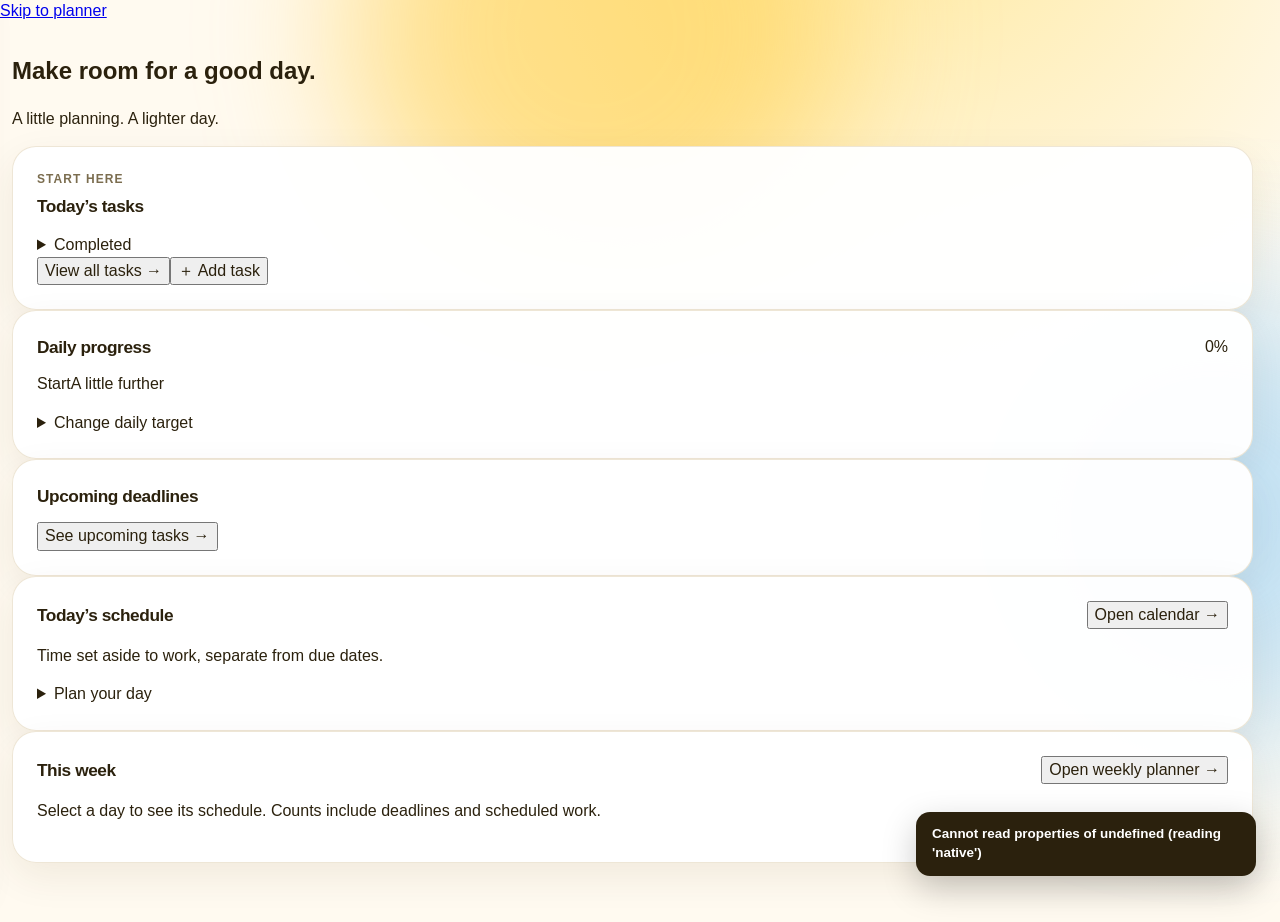
==== commit 66eb26a8: "Auto-complete past-due assignments on the first Axis import Connecting Axis mid-year imported hundre" ====
--- a/landing/index.html
+++ b/landing/index.html
@@ -4,87 +4,142 @@
     <meta charset="UTF-8" />
     <meta name="viewport" content="width=device-width, initial-scale=1.0" />
     <meta name="description" content="DuckPlan is a calm, task-first student planner that keeps deadlines and study time together." />
-    <meta name="theme-color" content="#f8c943" />
-    <link rel="icon" type="image/png" href="./assets/duckplan-mascot-v8.png" />
-    <link rel="stylesheet" href="./styles.css?v=calendar-drag-1" />
+    <meta name="theme-color" content="#FFD93D" />
+    <link rel="icon" type="image/svg+xml" href="./assets/duckplan-mark.svg" />
+    <link rel="stylesheet" href="./styles.css" />
+    <link rel="stylesheet" href="./planner-ui.css" />
+    <link rel="stylesheet" href="./duck-theme.css" />
+    <link rel="stylesheet" href="./planner-clarity.css" />
+    <meta name="application-name" content="DuckPlan" />
+    <meta name="apple-mobile-web-app-capable" content="yes" />
+    <meta name="apple-mobile-web-app-status-bar-style" content="default" />
+    <meta name="apple-mobile-web-app-title" content="DuckPlan" />
+    <link rel="manifest" href="./app.webmanifest" />
+    <link rel="apple-touch-icon" href="./assets/duckplan-sigma-icon-v3-512.png" />
     <title>DuckPlan | Tasks and time together</title>
   </head>
-  <body class="planner-glass">
+  <body>
+    <a class="skip-link" href="#main-content">Skip to planner</a>
     <div class="app-shell unified-shell">
       <aside class="sidebar" id="planner-sidebar">
-        <a class="brand" href="#home" data-go="home" aria-label="DuckPlan home"><span class="brand-mark"><img src="./assets/duckplan-mascot-v8.png" alt="" /></span><span>DuckPlan</span></a>
-        <p class="sidebar-section-label">Planner</p>
-        <nav class="primary-nav" aria-label="Planner navigation">
-          <button class="nav-item active" type="button" data-view="home"><span class="nav-icon" aria-hidden="true">⌂</span><span>Home</span></button>
-          <button class="nav-item" type="button" data-view="tasks"><span class="nav-icon" aria-hidden="true">✓</span><span>All tasks</span><span class="nav-count" id="task-count">0</span></button>
+        <a class="brand" href="#home" data-go="home" aria-label="DuckPlan home"><span class="brand-mark" data-duck-state="happy" aria-hidden="true"></span><span>DuckPlan</span></a>
+        <button class="drawer-close" type="button" aria-label="Close navigation">×</button>
+        <p class="nav-label">Planning</p><nav class="primary-nav" aria-label="Planner navigation">
+          <button class="nav-item active" type="button" data-view="home"><span class="nav-icon" aria-hidden="true">⌂</span><span>Dashboard</span></button>
+          <button class="nav-item" type="button" data-view="calendar"><span class="nav-icon" aria-hidden="true"></span><span>Calendar</span></button>
+          <button class="nav-item" type="button" data-view="tasks"><span class="nav-icon" aria-hidden="true">✓</span><span>Tasks</span><span class="nav-count" id="task-count">0</span></button>
           <button class="nav-item" type="button" data-view="classes"><span class="nav-icon" aria-hidden="true">◫</span><span>Classes</span></button>
+          <span class="nav-label nav-group-label">Explore</span>
+          <button class="nav-item" type="button" data-view="goals"><span class="nav-icon" aria-hidden="true"></span><span>Goals &amp; habits</span><span class="preview-nav-tag">Preview</span></button>
+          <button class="nav-item" type="button" data-view="notes"><span class="nav-icon" aria-hidden="true"></span><span>Notes</span><span class="preview-nav-tag">Preview</span></button>
+          <span class="nav-label nav-group-label">Personal</span>
           <button class="nav-item" type="button" data-view="settings"><span class="nav-icon" aria-hidden="true">⚙</span><span>Settings</span></button>
         </nav>
-        <section class="sync-card" aria-label="Axis connection status"><div class="sync-icon" aria-hidden="true">↻</div><div><p class="sync-title">Axis sync</p><p class="sync-copy">Prototype mode</p></div><button type="button" id="sync-info" aria-label="Learn about Axis sync">i</button></section>
+
         <div class="sidebar-spacer"></div>
         <button class="profile-card" type="button" data-go="settings" aria-label="Open Bobby's settings"><span class="avatar" aria-hidden="true">BZ</span><span><strong>Bobby</strong><small>Student account</small></span><span aria-hidden="true">›</span></button>
       </aside>
-      <div class="sidebar-toggle-dock"><button class="sidebar-edge-toggle" type="button" data-open-navigation aria-label="Open navigation" aria-controls="planner-sidebar" aria-expanded="false"><span data-sidebar-glyph aria-hidden="true">›</span></button></div>
       <button class="sidebar-scrim" type="button" aria-label="Close navigation" tabindex="-1" hidden></button>
 
-      <main class="workspace unified-workspace">
+      <main class="workspace unified-workspace" id="main-content" tabindex="-1">
         <header class="topbar compact-topbar">
-          <div class="topbar-title"><div><p class="eyebrow" id="page-eyebrow">Task-first planner</p><h1 id="page-title">Home</h1></div></div>
+          <div class="topbar-title"><button class="nav-open-button topbar-nav-open-button" type="button" data-open-navigation aria-label="Open navigation" aria-controls="planner-sidebar">☰</button><div><p class="eyebrow" id="page-eyebrow">Your personal workspace</p><h1 id="page-title">Dashboard</h1></div></div>
           <div class="topbar-actions">
-            <label class="search-box"><span aria-hidden="true">⌕</span><span class="sr-only">Search tasks</span><input id="global-search" type="search" placeholder="Search your planner" autocomplete="off" /></label>
+            <label class="search-box"><span aria-hidden="true">⌕</span><span class="sr-only">Search tasks</span><input id="global-search" type="search" placeholder="Search tasks" autocomplete="off" /></label>
+
             <button class="icon-button" type="button" id="notification-button" aria-label="Open deadline reminder settings" title="Deadline reminders"><span aria-hidden="true">◷</span></button>
             <button class="primary-button" type="button" id="open-task-modal">＋ Add task</button>
           </div>
         </header>
 
-        <section class="view active" id="view-home" data-page-title="Home" data-eyebrow="Task-first planner">
+        <section class="view active dashboard-view" id="view-home" data-page-title="Dashboard" data-eyebrow="Your planning overview">
+          <header class="dashboard-welcome"><div class="welcome-content"><p class="section-kicker" id="dashboard-date"></p><h2 id="dashboard-greeting">Make room for a good day.</h2><p class="welcome-copy" id="dashboard-overview"></p></div><div class="welcome-companion"><div class="mascot-halo" aria-hidden="true"></div><div id="welcome-duck" class="welcome-duck" data-duck-state="happy" aria-hidden="true"></div><p id="duck-companion-caption">A little planning. A lighter day.</p></div></header>
+          <div class="dashboard-layout">
+            <section class="panel dashboard-today" aria-labelledby="dashboard-tasks-heading">
+              <div class="panel-heading"><div><p class="section-kicker">Start here</p><h2 id="dashboard-tasks-heading">Today’s tasks</h2></div><span class="quiet-badge" id="dashboard-task-total"></span></div>
+              <p class="section-helper" id="dashboard-priority-copy"></p>
+              <div id="dashboard-task-list" class="dashboard-task-list"></div>
+              <details class="dashboard-completed"><summary id="dashboard-completed-label">Completed</summary><div id="dashboard-completed-list"></div></details>
+              <div class="dashboard-panel-footer"><button class="text-link" type="button" data-go="tasks">View all tasks <span aria-hidden="true">→</span></button><button class="text-link" type="button" id="dashboard-add-task">＋ Add task</button></div>
+            </section>
+            <div class="dashboard-side">
+              <section class="panel dashboard-progress" aria-labelledby="dashboard-progress-heading"><div class="panel-heading"><div><h2 id="dashboard-progress-heading">Daily progress</h2></div><div class="pond-progress-ring"><span class="progress-number" id="dashboard-percent">0%</span></div></div><div class="progress-pond" id="progress-pond" aria-hidden="true"><span class="pond-cloud pond-cloud-one"></span><span class="pond-cloud pond-cloud-two"></span><span class="pond-reeds reeds-left"></span><span class="pond-reeds reeds-right"></span><div class="pond-water"><span class="pond-waterline"></span><span class="pond-ripple ripple-one"></span><span class="pond-ripple ripple-two"></span></div><div class="pond-duck-track"><div id="pond-duck" class="pond-duck" data-duck-state="swimming"></div></div><span class="pond-marker marker-start">Start</span><span class="pond-marker marker-finish">A little further</span></div><div id="dashboard-progress-bar" class="daily-progress-track" role="progressbar" aria-label="Tasks completed today" aria-valuemin="0" aria-valuemax="100" aria-valuenow="0"><span></span></div><p class="section-helper" id="dashboard-progress-copy"></p>
+                <div class="daily-target-summary"><span id="daily-target-copy"></span><span class="quiet-badge" id="daily-target-status"></span></div>
+                <details class="plain-disclosure" id="daily-target-options"><summary>Change daily target</summary><form id="daily-target-form"><label for="daily-target-input">Tasks to complete each day</label><div class="inline-form"><input id="daily-target-input" type="number" min="1" max="20" required value="3" /><button class="secondary-button" type="submit">Set target</button></div><p class="section-helper">Saved only in this browser. Counts use your actual completed tasks.</p><p id="daily-target-feedback" class="field-feedback" role="status"></p></form></details>
+              </section>
+              <section class="panel dashboard-upcoming" aria-labelledby="dashboard-upcoming-heading"><div class="panel-heading"><div><h2 id="dashboard-upcoming-heading">Upcoming deadlines</h2></div></div><div id="dashboard-upcoming-list"></div><button class="text-link" type="button" data-open-upcoming>See upcoming tasks <span aria-hidden="true">→</span></button></section>
+            </div>
+            <section class="panel dashboard-schedule" aria-labelledby="dashboard-schedule-heading">
+              <div class="panel-heading"><h2 id="dashboard-schedule-heading">Today’s schedule</h2><button class="text-link" type="button" data-open-planner="day">Open calendar <span aria-hidden="true">→</span></button></div>
+              <p class="section-helper">Time set aside to work, separate from due dates.</p><div id="dashboard-schedule-list"></div>
+              <details class="plain-disclosure" id="daily-check-in"><summary>Plan your day</summary><div class="check-in-content"><p>Review today’s work and choose one task to put first.</p><label for="daily-focus-choice">Today’s focus</label><select id="daily-focus-choice"><option value="">Use task priority</option></select><p class="section-helper">Your focus choice is saved in this browser for today. Task priorities stay unchanged.</p><button class="secondary-button" type="button" data-open-upcoming>Review upcoming deadlines</button></div></details>
+            </section>
+            <section class="panel dashboard-week" aria-labelledby="dashboard-week-heading"><div class="panel-heading"><div><h2 id="dashboard-week-heading">This week</h2></div><button class="text-link" type="button" data-open-planner="week">Open weekly planner <span aria-hidden="true">→</span></button></div><div id="dashboard-week-strip" class="dashboard-week-strip"></div><p class="section-helper">Select a day to see its schedule. Counts include deadlines and scheduled work.</p><p class="week-summary" id="weekly-completion-copy"></p><div class="weekly-recap" id="weekly-recap"></div></section>
+          </div>
+        </section>
+
+        <section class="view" id="view-calendar" data-page-title="Calendar" data-eyebrow="Your time, thoughtfully planned">
           <header class="home-heading">
             <div><p class="section-kicker" id="selected-day-label">Today</p><h2 id="selected-date-heading">Your day</h2><p id="daily-progress-copy" class="home-subtitle"></p></div>
             <div class="completion-ring" id="completion-ring" aria-label="Daily completion"><strong id="completion-percent">0%</strong><span>done</span></div>
           </header>
           <div class="planner-workspace">
-            <aside class="panel daily-panel task-sidebar-panel" id="daily-task-panel" aria-labelledby="daily-plan-heading">
-              <div class="panel-heading"><div class="task-sidebar-heading"><button class="nav-open-button task-sidebar-menu-button" type="button" data-open-navigation aria-label="Open navigation" aria-controls="planner-sidebar" aria-expanded="false"><span aria-hidden="true">☰</span></button><div><p class="section-kicker">Tasks</p><h2 id="daily-plan-heading">Today</h2><p class="panel-date" id="daily-panel-date"></p><p class="panel-progress" id="daily-panel-progress"></p></div></div><button type="button" class="secondary-button compact-button" id="plan-selected-date">＋ Add task</button><button type="button" class="task-panel-close-button" data-close-task-panel aria-label="Close tasks">×</button></div>
+            <section class="panel daily-panel task-sidebar-panel" id="daily-task-panel" aria-labelledby="daily-plan-heading">
+              <div class="panel-heading"><div><p class="section-kicker">Tasks</p><h2 id="daily-plan-heading">Daily plan</h2><p class="panel-date" id="daily-panel-date"></p><p class="panel-progress" id="daily-panel-progress"></p></div><button type="button" class="secondary-button compact-button" id="plan-selected-date">＋ Add task</button><button class="task-panel-close-button" type="button" data-close-task-panel aria-label="Close tasks">×</button></div>
               <div class="task-section overdue-section" id="overdue-section"><button class="task-section-heading" type="button" aria-expanded="true" data-collapse="overdue"><span><span class="status-dot overdue-dot"></span>Overdue</span><strong id="overdue-count">0</strong></button><div class="daily-task-list" id="overdue-task-list"></div></div>
               <div class="task-section"><div class="task-section-heading static"><span><span class="status-dot scheduled-dot"></span>Scheduled</span><strong id="scheduled-count">0</strong></div><div class="daily-task-list" id="scheduled-task-list"></div></div>
-              <div class="task-section"><div class="task-section-heading static"><span><span class="status-dot due-dot"></span>Due, not scheduled</span><strong id="unscheduled-count">0</strong></div><div class="daily-task-list" id="unscheduled-task-list"></div></div>
+              <div class="task-section"><div class="task-section-heading static"><span><span class="status-dot due-dot"></span>Deadlines</span><strong id="unscheduled-count">0</strong></div><div class="daily-task-list" id="unscheduled-task-list"></div></div>
               <div class="task-section completed-section"><button class="task-section-heading" type="button" aria-expanded="true" data-collapse="completed"><span><span class="status-dot completed-dot"></span>Completed</span><strong id="completed-count">0</strong></button><div class="daily-task-list" id="completed-task-list"></div></div>
-              <div class="daily-empty" id="daily-empty" hidden><img src="./assets/duckplan-mascot-v8.png" alt="" /><h3>Clear day ahead.</h3><p>Click a calendar slot or plan a task when you are ready.</p></div>
-            </aside>
-            <section class="panel unified-calendar-panel calendar-main-panel" aria-labelledby="calendar-heading">
+              <div class="daily-empty" id="daily-empty" hidden><span class="empty-duck" data-duck-state="swimming" aria-hidden="true"></span><h3>Clear day ahead.</h3><p>Click a calendar slot or plan a task when you are ready.</p></div>
+            </section>
+            <section class="panel unified-calendar-panel" aria-labelledby="calendar-heading">
               <div class="calendar-toolbar">
-                <div class="calendar-toolbar-primary">
-                  <button class="nav-open-button calendar-nav-button" type="button" data-open-navigation aria-label="Open navigation" aria-controls="planner-sidebar" aria-expanded="false"><span aria-hidden="true">☰</span></button>
-                  <button type="button" class="secondary-button compact-button calendar-today-button" id="calendar-today">Today</button>
-                  <div class="calendar-stepper" aria-label="Move calendar"><button type="button" id="calendar-previous" aria-label="Previous period"><span aria-hidden="true">‹</span></button><button type="button" id="calendar-next" aria-label="Next period"><span aria-hidden="true">›</span></button></div>
-                  <div class="calendar-title-copy"><h2 id="calendar-heading">Calendar</h2><p class="calendar-range" id="calendar-range"></p></div>
-                </div>
-                <div class="calendar-toolbar-actions">
-                  <button type="button" class="secondary-button compact-button task-panel-toggle" id="toggle-task-panel" aria-controls="daily-task-panel" aria-expanded="false">Tasks</button>
+                <div class="calendar-toolbar-primary"><p class="section-kicker">Schedule</p><h2 id="calendar-heading">Calendar</h2><p class="calendar-range" id="calendar-range"></p></div>
+                <div class="calendar-toolbar-actions"><button class="secondary-button task-panel-toggle" type="button" id="toggle-task-panel" aria-controls="daily-task-panel" aria-expanded="false">Tasks</button>
+                  <button type="button" class="secondary-button compact-button" id="calendar-today">Today</button>
+                  <div class="calendar-stepper" aria-label="Move calendar"><button type="button" id="calendar-previous" aria-label="Previous period">←</button><button type="button" id="calendar-next" aria-label="Next period">→</button></div>
                   <div class="view-switcher" role="group" aria-label="Calendar view"><button type="button" data-calendar-view="day" aria-pressed="false">Day</button><button type="button" data-calendar-view="week" aria-pressed="true">Week</button><button type="button" data-calendar-view="month" aria-pressed="false">Month</button></div>
                 </div>
               </div>
-              <p class="sr-only" id="calendar-status" role="status" aria-live="polite"></p>
-              <p class="sr-only" id="calendar-drag-instructions">Drag scheduled work to another day or time. Keyboard users can hold Alt and use the arrow keys to reschedule in 15-minute steps.</p>
-              <div id="planner-calendar" class="planner-calendar"></div>
-            </section>
-          </div>
-          <button class="task-panel-scrim" type="button" data-close-task-panel aria-label="Close tasks" hidden></button>
-        </section>
-
-        <section class="view" id="view-tasks" data-page-title="All tasks" data-eyebrow="Advanced task view"><section class="panel tasks-panel">
+              <p class="sr-only" id="calendar-status" role="status" aria-live="polite"></p><p class="sr-only" id="calendar-drag-instructions">Drag scheduled work to another day or time. Keyboard users can hold Alt and use the arrow keys to reschedule in 15-minute steps.</p>
+              <div id="planner-calendar" class="planner-calendar" tabindex="0" role="region" aria-label="Calendar schedule"></div>
+            </section>
+          </div>
+        <button class="task-panel-scrim" type="button" data-close-task-panel aria-label="Close tasks" hidden></button>
+        </section>
+
+        <section class="view" id="view-tasks" data-page-title="Tasks" data-eyebrow="A clear view of everything"><section class="panel tasks-panel">
           <div class="panel-heading task-heading"><div><p class="section-kicker">Everything in one place</p><h2>All tasks</h2></div><div class="filter-row" role="group" aria-label="Filter tasks"><button class="filter-chip active" type="button" data-filter="all" aria-pressed="true">All</button><button class="filter-chip" type="button" data-filter="today" aria-pressed="false">Today</button><button class="filter-chip" type="button" data-filter="upcoming" aria-pressed="false">Upcoming</button><button class="filter-chip" type="button" data-filter="done" aria-pressed="false">Done</button></div></div>
-          <div class="task-list expanded" id="all-task-list"></div><div class="empty-state" id="task-empty" hidden><img src="./assets/duckplan-mascot-v8.png" alt="" /><h3>Nothing here yet.</h3><p>Try another filter or add a new task.</p></div>
+          <div class="task-list expanded" id="all-task-list"></div><div class="empty-state" id="task-empty" hidden><span class="empty-duck" data-duck-state="encouraging" aria-hidden="true"></span><h3>A little room to plan.</h3><p>Try another filter or add a new task.</p></div>
         </section></section>
         <section class="view" id="view-classes" data-page-title="Classes" data-eyebrow="Keep every class sorted"><div class="class-grid" id="class-grid"></div></section>
+        <section class="view prototype-view" id="view-goals" data-page-title="Goals &amp; habits" data-eyebrow="Interactive design preview">
+          <header class="page-intro"><p class="section-kicker">Build a rhythm</p><h2>Little actions. Meaningful progress.</h2><p>Keep the bigger picture in sight, one week at a time.</p></header>
+          <p class="prototype-banner"><strong>Frontend preview</strong> The examples below are sample data. Try the controls to explore the design; changes reset when you reload. No tracking or storage is connected.</p>
+          <div class="personal-grid">
+            <section class="panel goal-preview"><div class="panel-heading"><h2>Weekly goal</h2><span class="quiet-badge">Sample</span></div><span class="category-badge">Study routine</span><h3>Make time for focused work</h3><p class="section-helper">A sample goal for five focused sessions this week.</p><div class="goal-preview-total"><strong id="goal-preview-value">3</strong><span>of 5 sessions</span></div><label class="preview-range-label">Preview progress<input id="goal-preview-range" type="range" min="0" max="5" value="3" /></label><div class="goal-progress" aria-hidden="true"><span id="goal-preview-bar" style="width:60%"></span></div><p class="section-helper">Illustrative progress, not your activity.</p></section>
+            <section class="panel habit-preview"><div class="panel-heading"><h2>Weekly habits</h2><span class="quiet-badge">Sample</span></div><p class="section-helper">Try a check-in below. This is a UI demo, not a saved habit log.</p><div id="habit-preview-grid"></div><p class="habit-preview-summary" id="habit-preview-summary" role="status"></p><p class="section-helper">Streaks will appear when real tracking is connected.</p></section>
+          </div>
+        </section>
+        <section class="view prototype-view" id="view-notes" data-page-title="Notes" data-eyebrow="Interactive design preview">
+          <header class="page-intro"><p class="section-kicker">A place to think</p><h2>Clear your mind. Capture an idea.</h2><p>A quiet space for class notes and everyday thoughts.</p></header>
+          <p class="prototype-banner"><strong>Frontend preview</strong> Try writing a note below. Drafts exist only on this page and disappear on reload. Saving, search, and synced notes are not connected.</p>
+          <div class="notes-layout"><section class="panel note-editor" aria-labelledby="note-editor-heading"><div class="panel-heading"><h2 id="note-editor-heading">Draft a note</h2><span class="quiet-badge">Unsaved preview</span></div><label for="note-preview-title">Title</label><input id="note-preview-title" maxlength="100" placeholder="Give your thought a title" /><label for="note-preview-category">Category</label><select id="note-preview-category"><option>Personal</option><option>Class notes</option><option>Ideas</option></select><label for="note-preview-body">Your note</label><textarea id="note-preview-body" rows="10" maxlength="5000" placeholder="Start writing here…"></textarea><p class="section-helper">Your writing stays here while you explore other sections. Reloading clears it.</p></section><section class="panel note-card" aria-labelledby="note-preview-heading"><div class="panel-heading"><p class="section-kicker">Live preview</p><span id="note-preview-count" class="quiet-badge">0 words</span></div><span class="category-badge" id="note-preview-tag">Personal</span><h2 id="note-preview-heading">Your next idea</h2><p id="note-preview-content" class="note-preview-content">A preview of your note will appear here as you write.</p><span class="note-preview-footer">Draft · Not saved</span></section></div>
+        </section>
         <section class="view" id="view-settings" data-page-title="Settings" data-eyebrow="Make DuckPlan yours"><section class="panel settings-panel">
+          <section class="sync-card" aria-label="Axis connection status"><div class="sync-icon" aria-hidden="true">↻</div><div><p class="sync-title">Axis sync</p><p class="sync-copy">Prototype mode</p></div><button type="button" id="sync-info" aria-label="Learn about Axis sync">i</button></section>
+          <section class="settings-row" id="install-app-settings" aria-labelledby="install-app-heading">
+            <div><h2 id="install-app-heading">DuckPlan app</h2><p id="install-app-copy">Checking whether DuckPlan can be installed…</p></div>
+            <button type="button" class="secondary-button" id="install-app-button" hidden>Install app</button>
+          </section>
           <div id="account-settings" class="settings-group"></div>
           <div id="axis-settings" class="settings-group"></div>
+          <section class="settings-row" aria-labelledby="task-alarms-heading"><div><h2 id="task-alarms-heading">Start-work notifications</h2><p id="task-alarm-status" role="status">Checking device notifications…</p><p id="task-alarms-description">Choose when to receive a task notification. This uses your device’s notification sound, rather than a ringing Clock alarm. Delivery may be delayed by connectivity or device settings.</p></div><div class="settings-actions"><button type="button" class="secondary-button" id="enable-task-alarms">Enable on this device</button><button type="button" class="secondary-button" id="disable-task-alarms" hidden>Disable on this device</button></div></section>
           <section class="settings-row" id="deadline-reminders" aria-labelledby="reminders-heading">
             <div>
               <h2 id="reminders-heading" tabindex="-1">Deadline reminders</h2>
               <p>Set the default for tasks without a custom reminder. Deadlines without a time use 11:59 PM local time.</p>
-              <p class="notification-help">DuckPlan shows an in-app alert while you are using it. With permission, it can submit a device notification while this page remains open in the background. Closed-app, offline, and alarm delivery are not included yet.</p>
+              <p class="notification-help">Deadline reminders work while DuckPlan is open. For a task notification while the app is closed, choose a start-work notification time and enable this device above.</p>
               <p id="reminders-empty"></p>
               <ul id="reminder-list"></ul>
             </div>
@@ -104,41 +159,43 @@
               <small id="notification-permission-help" role="note">Your browser will ask before DuckPlan can notify you.</small>
             </div>
           </section>
-          <div class="settings-row"><div><h2>Interactive fur lab</h2><p>Saved fur checkpoint — available for future experiments.</p></div><a class="secondary-button" href="./fur-lab.html">Open material lab</a></div>
+          <div class="settings-row"><div><h2>Appearance</h2><p>Choose a workspace that feels right for you.</p></div><label class="theme-field"><span class="sr-only">Color theme</span><select id="theme-preference"><option value="system">System</option><option value="light">Light</option><option value="dark">Dark</option></select></label></div>
+          <div class="settings-row"><div><h2>Mascot motion</h2><p>Gentle character animations and completion confetti. Reduced-motion preferences always take priority.</p></div><label class="switch"><input type="checkbox" id="mascot-motion" checked /><span></span><span class="sr-only">Enable mascot animations</span></label></div>
+          <div class="settings-row"><div><h2>Interactive fur lab</h2><p>Saved fur checkpoint — available for future experiments.</p></div><a class="secondary-button" data-page-navigation="button" href="./fur-lab.html">Open material lab</a></div>
           <div class="settings-row"><div><h2>Local demo data</h2><p>Reset tasks saved in this browser without affecting a signed-in account.</p></div><button type="button" class="secondary-button" id="reset-demo">Reset demo</button></div>
         </section></section>
       </main>
     </div>
 
-    <dialog class="task-modal" id="task-modal" tabindex="-1" aria-labelledby="modal-title"><form method="dialog" id="task-form">
-      <div class="modal-heading"><div><p class="section-kicker" id="modal-kicker">Plan your work</p><h2 id="modal-title">New task</h2></div><button class="close-button" type="button" id="close-task-modal" aria-label="Close">×</button></div>
-      <label>Task name<input name="title" required maxlength="80" placeholder="What needs to get done?" /></label>
-      <div class="form-grid"><label>Class<select name="classId"></select></label><label>Priority<select name="priority"><option>Medium</option><option>High</option><option>Low</option></select></label></div>
-      <fieldset class="form-section">
-        <legend>Deadline</legend>
-        <p>When this must be finished. Reminders need a due date. Device notifications require permission and are only submitted while DuckPlan remains open.</p>
-        <div class="form-grid">
-          <label>Due date<input name="dueDate" type="date" /></label>
-          <label>Due time<input name="dueTime" type="time" /></label>
-          <label>Deadline reminder<select name="reminderChoice">
+    <dialog class="task-modal" id="task-modal" aria-labelledby="modal-title"><form method="dialog" id="task-form" novalidate>
+      <div class="modal-heading"><div class="modal-duck" data-duck-state="focused" aria-hidden="true"></div><div><p class="section-kicker" id="modal-kicker">Plan your work</p><h2 id="modal-title">New task</h2></div><button class="close-button" type="button" id="close-task-modal" aria-label="Close">×</button></div>
+      <p id="task-form-error" class="form-error" role="alert" hidden></p>
+      <label>Task name <span class="required-label">Required</span><input name="title" required maxlength="80" placeholder="e.g. Finish the biology worksheet" /></label>
+      <label class="quick-due-date">Due date<input name="dueDate" type="date" /><span class="field-help">Today by default. Change the date or leave it blank for no deadline.</span></label>
+      <details class="plain-disclosure task-extra-options" id="task-detail-options"><summary>Class, priority &amp; due time</summary><div class="form-grid"><label>Class<select name="classId"></select></label><label>Priority<select name="priority"><option>Medium</option><option>High</option><option>Low</option></select></label><label>Due time<input name="dueTime" type="time" /></label><label>Deadline reminder<select name="reminderChoice">
             <option value="default">Use Settings default</option>
             <option value="off">No reminder</option>
             <option value="15">15 minutes before</option>
             <option value="60">1 hour before</option>
             <option value="1440">1 day before</option>
-          </select></label>
-        </div>
-      </fieldset>
-      <fieldset class="form-section"><legend>Scheduled work</legend><p>When you plan to work on it. This is independent from the deadline.</p><div class="form-grid schedule-grid"><label>Work date<input name="scheduledDate" type="date" /></label><label>Start time<input name="scheduledTime" type="time" /></label><label>Duration<select name="durationMinutes"><option value="30">30 min</option><option value="45" selected>45 min</option><option value="60">1 hour</option><option value="90">1.5 hours</option><option value="120">2 hours</option></select></label></div></fieldset>
-      <fieldset class="form-section">
+          </select></label></div></details>
+      <details class="schedule-disclosure" id="task-schedule-options"><summary>Schedule time to work <span>Optional</span></summary><fieldset class="form-section"><legend>Scheduled work</legend><p>When you plan to work on it. This is independent from the deadline.</p><div class="form-grid schedule-grid"><label>Work date<input name="scheduledDate" type="date" /></label><label>Start time<input name="scheduledTime" type="time" /></label><label>Duration<select name="durationMinutes"><option value="30">30 min</option><option value="45" selected>45 min</option><option value="60">1 hour</option><option value="90">1.5 hours</option><option value="120">2 hours</option></select></label></div></fieldset></details>
+      <details class="plain-disclosure" id="actual-time-options"><summary>Log time spent</summary><fieldset class="form-section">
         <legend>Actual time spent</legend>
         <p>Log the total time you worked on this task. It saves on this device.</p>
         <label>Minutes spent<input name="actualMinutes" type="number" min="0" max="10080" step="1" inputmode="numeric" /></label>
         <p id="class-time-estimate">Class average becomes available when shared Axis assignment data is connected.</p>
-      </fieldset>
+      </fieldset></details>
+      <details class="plain-disclosure" id="task-alarm-options"><summary>Start-work notification</summary>      <fieldset class="form-section"><legend id="task-alarm-legend">Start-work notification</legend><p id="task-alarm-help">Choose when your device should tell you to start this task. Clear the time to cancel the notification.</p><label><span id="alarm-date-label">Notification date and time</span><input name="alarmAt" type="datetime-local" aria-describedby="task-alarm-help" /></label><div id="native-alarm-options" class="form-grid" hidden><label>Alarm sound<select name="alarmSound"><option value="system">iPhone default</option><option value="gentle">Gentle chime</option><option value="bright">Bright bells</option></select></label><label>Snooze<select name="alarmSnooze"><option value="0">Off</option><option value="5" selected>5 minutes</option><option value="10">10 minutes</option><option value="15">15 minutes</option></select></label></div><p id="task-alarm-save-error" role="alert"></p></fieldset></details>
       <div class="modal-actions"><button class="danger-button" type="button" id="delete-task" hidden>Delete</button><span class="modal-spacer"></span><button class="secondary-button" type="button" id="cancel-task">Cancel</button><button class="primary-button" type="submit" id="save-task">Add to DuckPlan</button></div>
     </form></dialog>
     <div class="toast" id="toast" role="status" aria-live="polite"><span id="toast-message"></span><button type="button" id="toast-action" hidden></button></div>
-    <script src="./planner-model.js"></script><script src="./planner-ui.js?v=calendar-drag-1"></script><script src="./ical-parser.js"></script><script src="./cloud-config.js"></script><script src="./planner-store.js?v=20261106-glass-1"></script><script src="./reminder-domain.js?v=2"></script><script src="./reminder-ledger.js?v=2"></script><script src="./browser-notifications.js?v=2"></script><script src="./motion-tokens.js?v=staged-1"></script><script src="./button-interactions.js?v=motion-1"></script><script src="./popup-motion.js?v=reverse-1"></script><script src="./app.js?v=20261106-glass-1"></script>
+    <aside class="completion-note" id="completion-note" role="status" aria-live="polite" hidden><div class="completion-note-duck" data-duck-state="celebrating" aria-hidden="true"></div><div><strong>Today’s plan is complete!</strong><p id="completion-note-copy"></p></div><button type="button" id="dismiss-celebration" aria-label="Dismiss celebration">×</button></aside>
+    <div class="completion-effects" id="completion-effects" aria-hidden="true"></div>
+    <script src="./planner-model.js"></script><script src="./planner-ui.js?v=ui-integration-20261110"></script><script src="./ical-parser.js"></script><script src="./cloud-config.js"></script><script src="./planner-store.js?v=axis-past-due-1"></script><script src="./reminder-domain.js?v=2"></script><script src="./reminder-ledger.js?v=2"></script><script src="./browser-notifications.js?v=app-1"></script><script src="./motion-tokens.js"></script><script src="./page-navigation-feedback.js?v=two-button-rules-1"></script><script src="./button-interactions.js?v=local-buttons-1"></script><script src="./app-install.js?v=app-1"></script><script src="./task-alarms.js?v=native-alarms-1"></script><script src="./native-task-alarms.js?v=1"></script><script src="./app.js?v=axis-past-due-1"></script>
+    <script src="./duck-mascot.js"></script>
+    <script src="./planner-presentation.js?v=ui-integration-20261110"></script>
+    <script src="./duck-interactions.js"></script>
+    <script src="./planner-clarity.js"></script>
   </body>
 </html>
